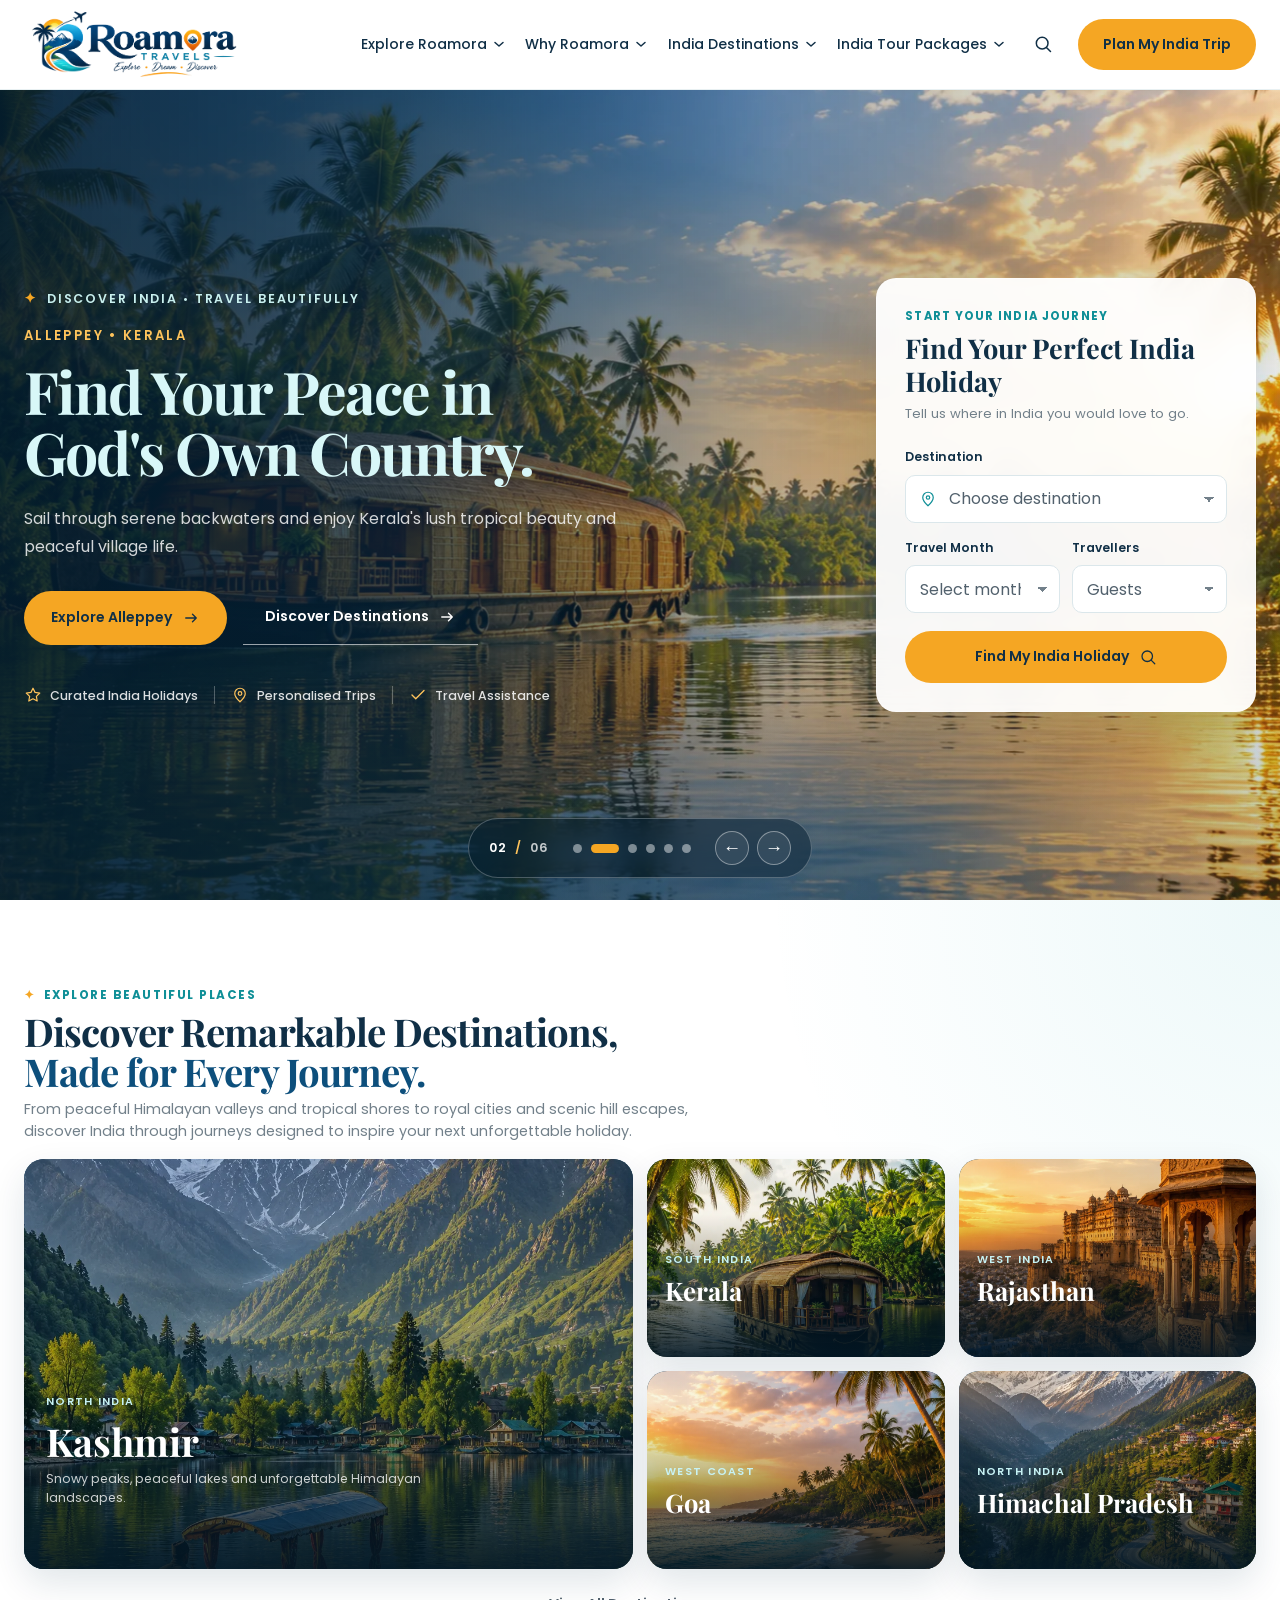
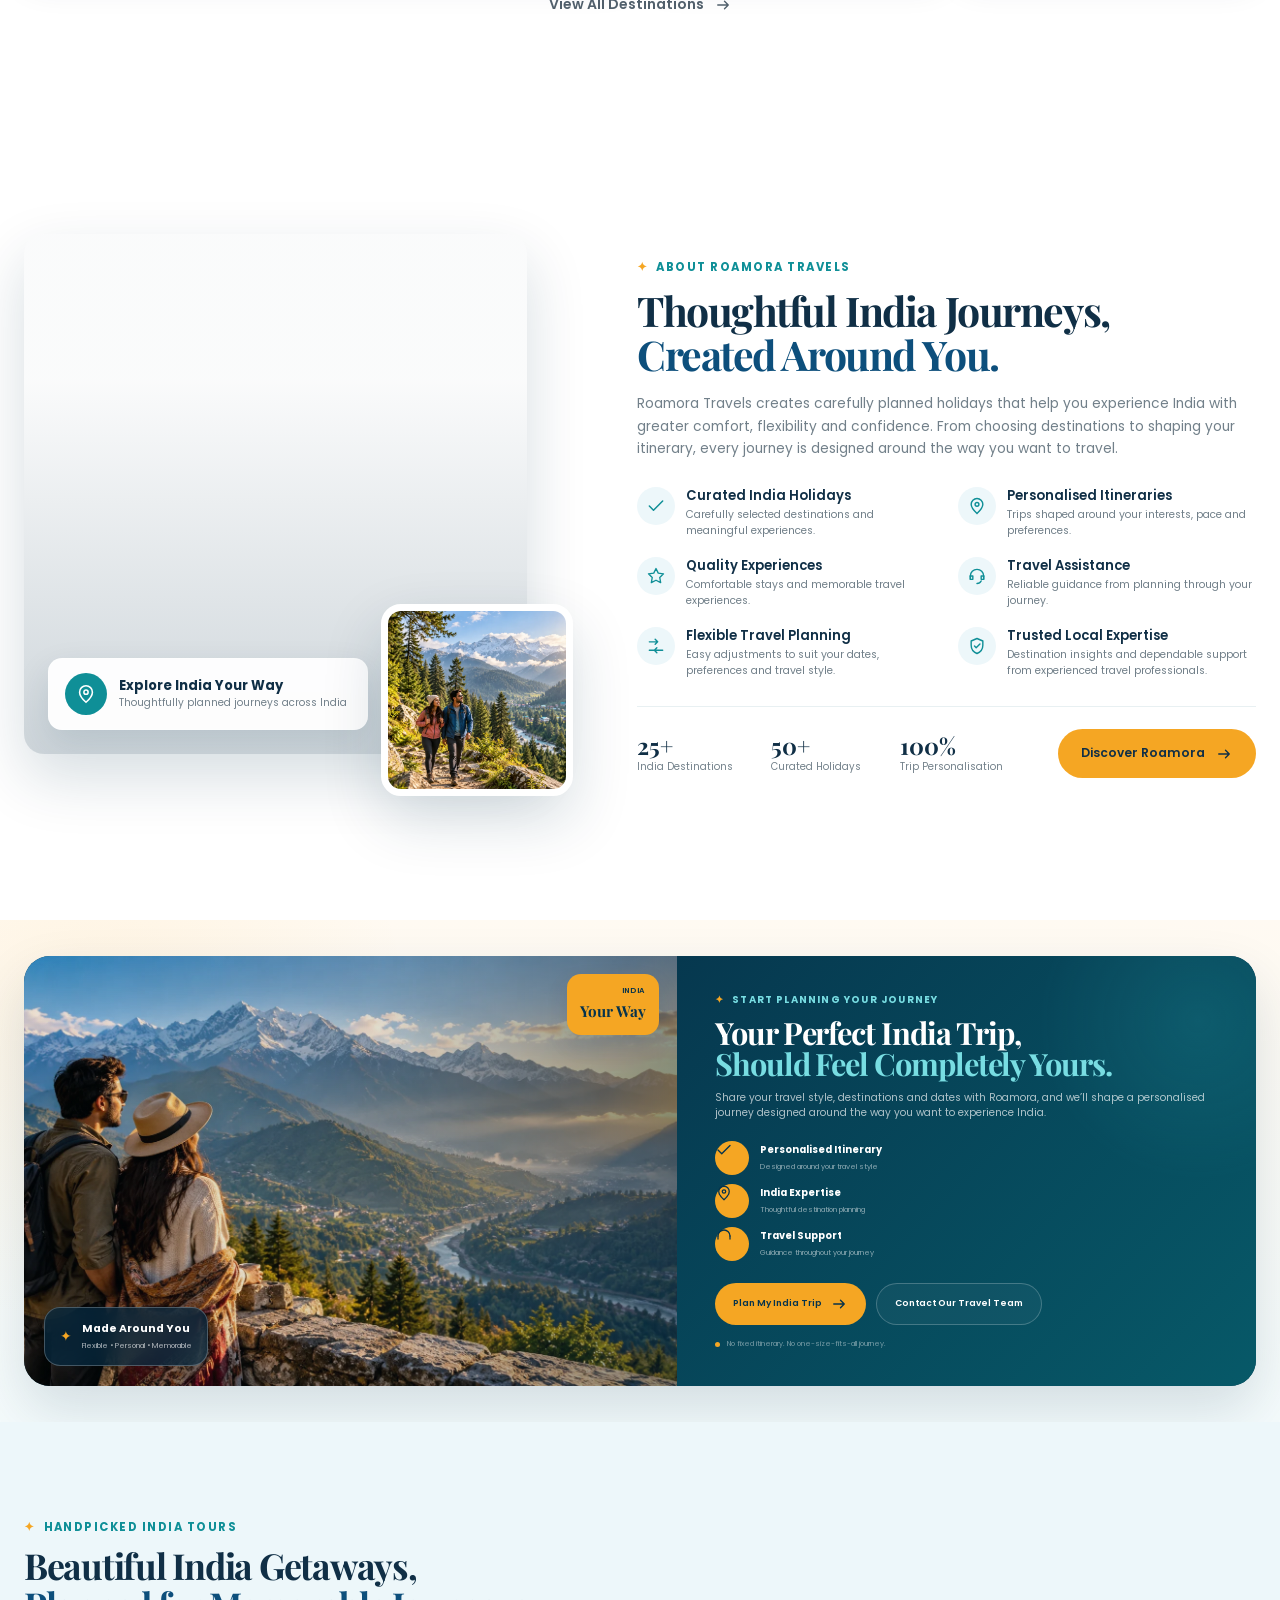
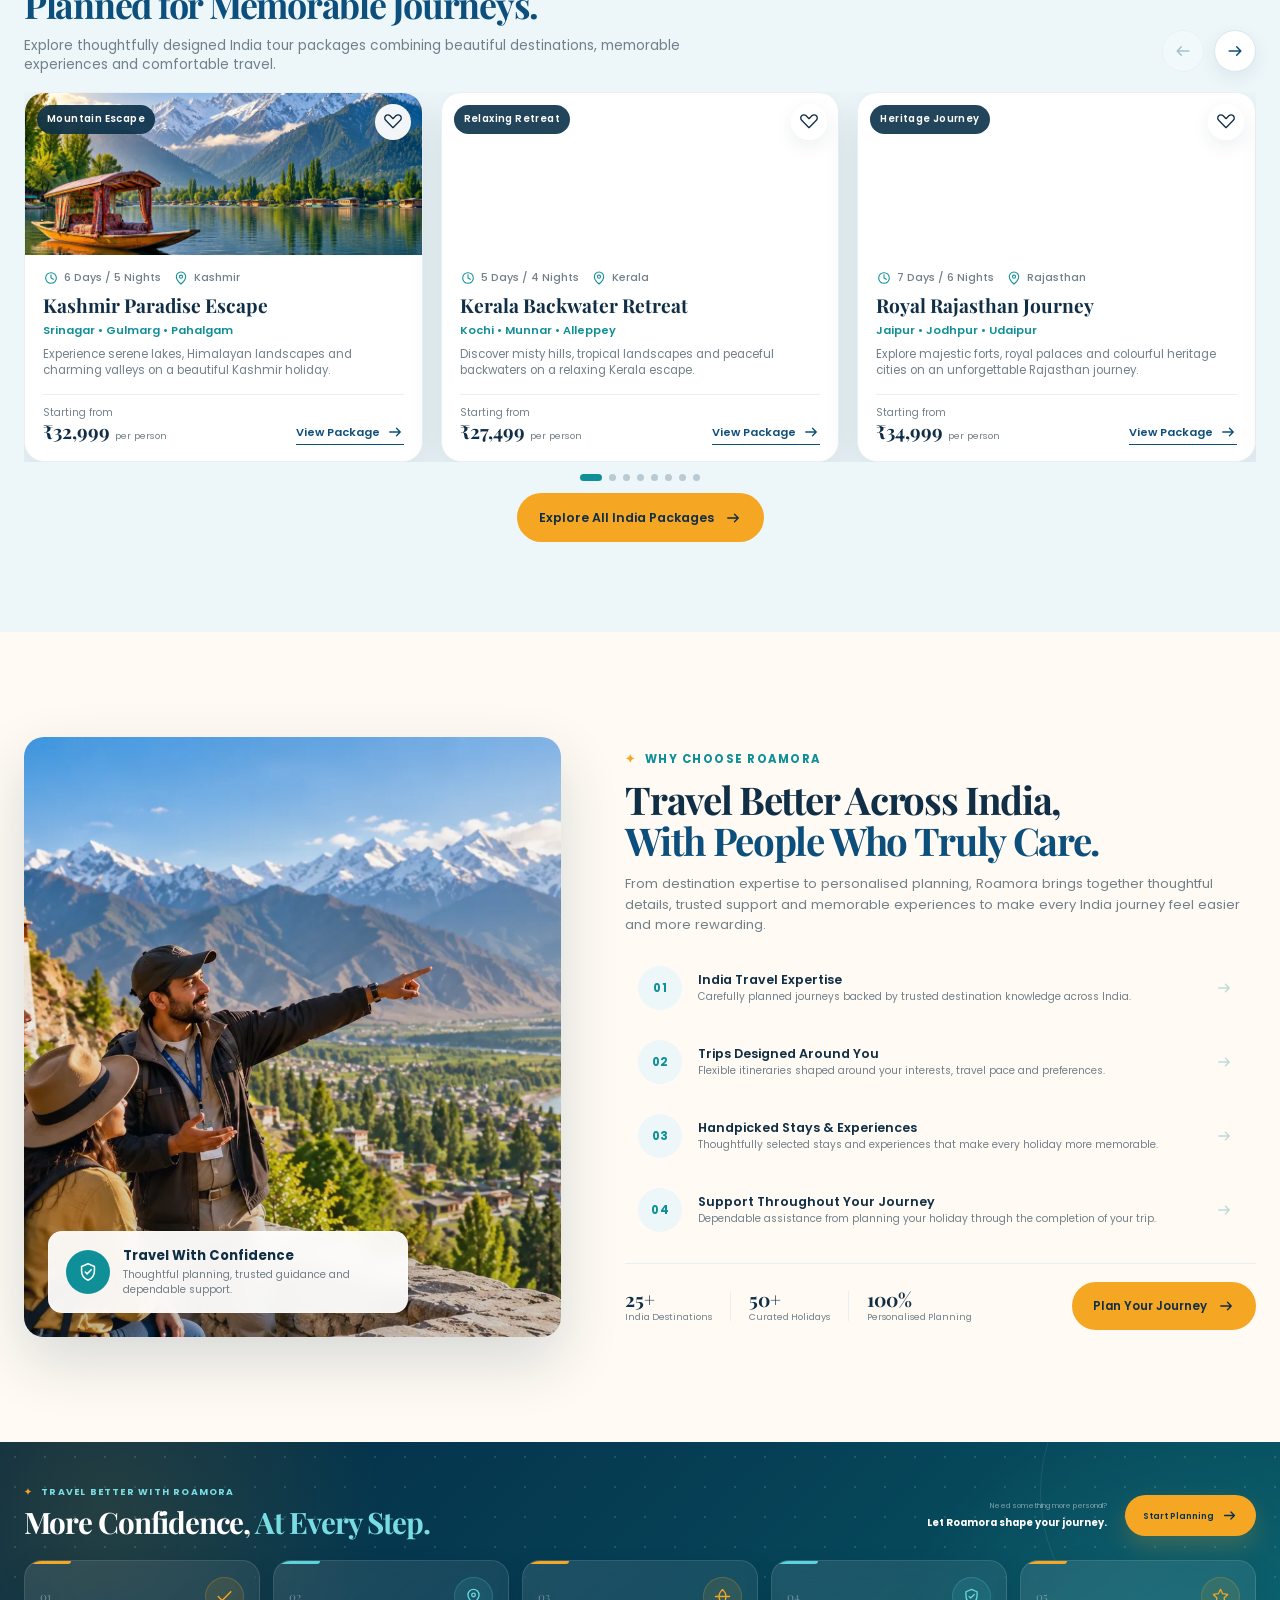
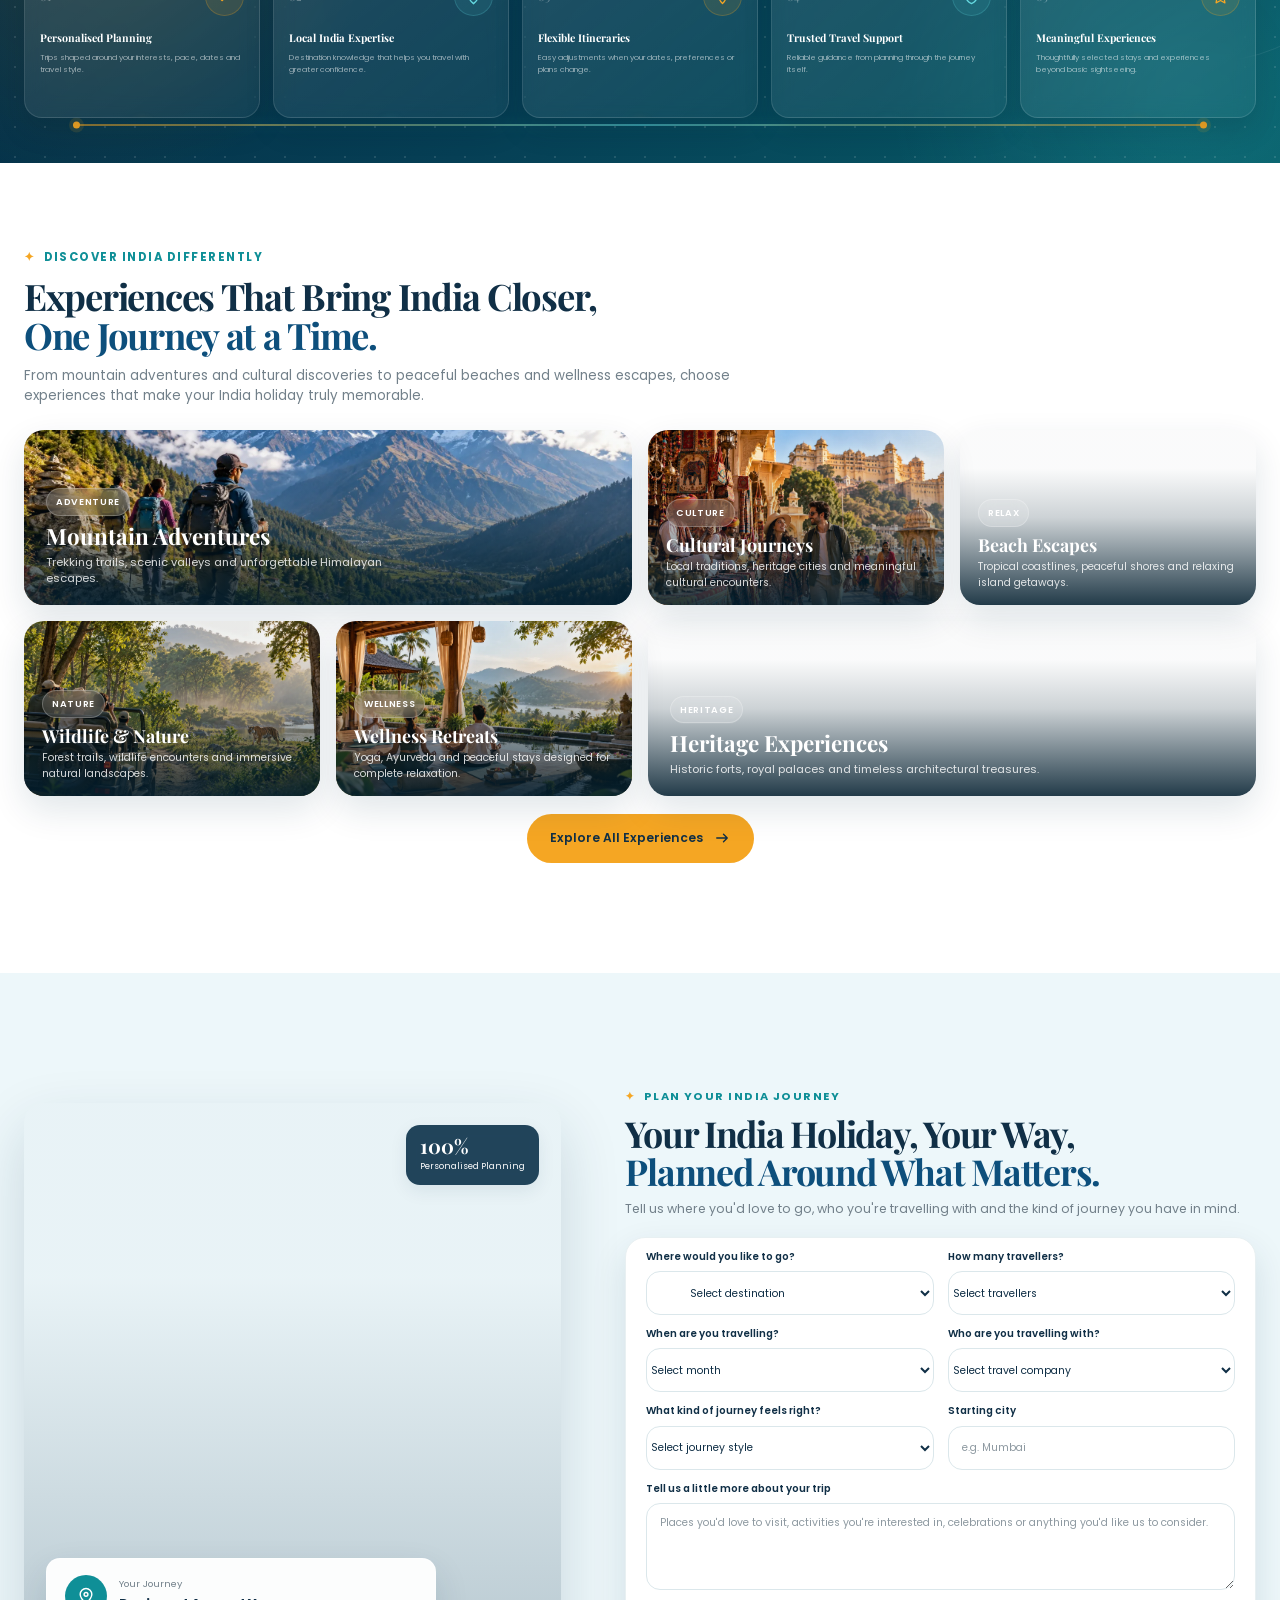
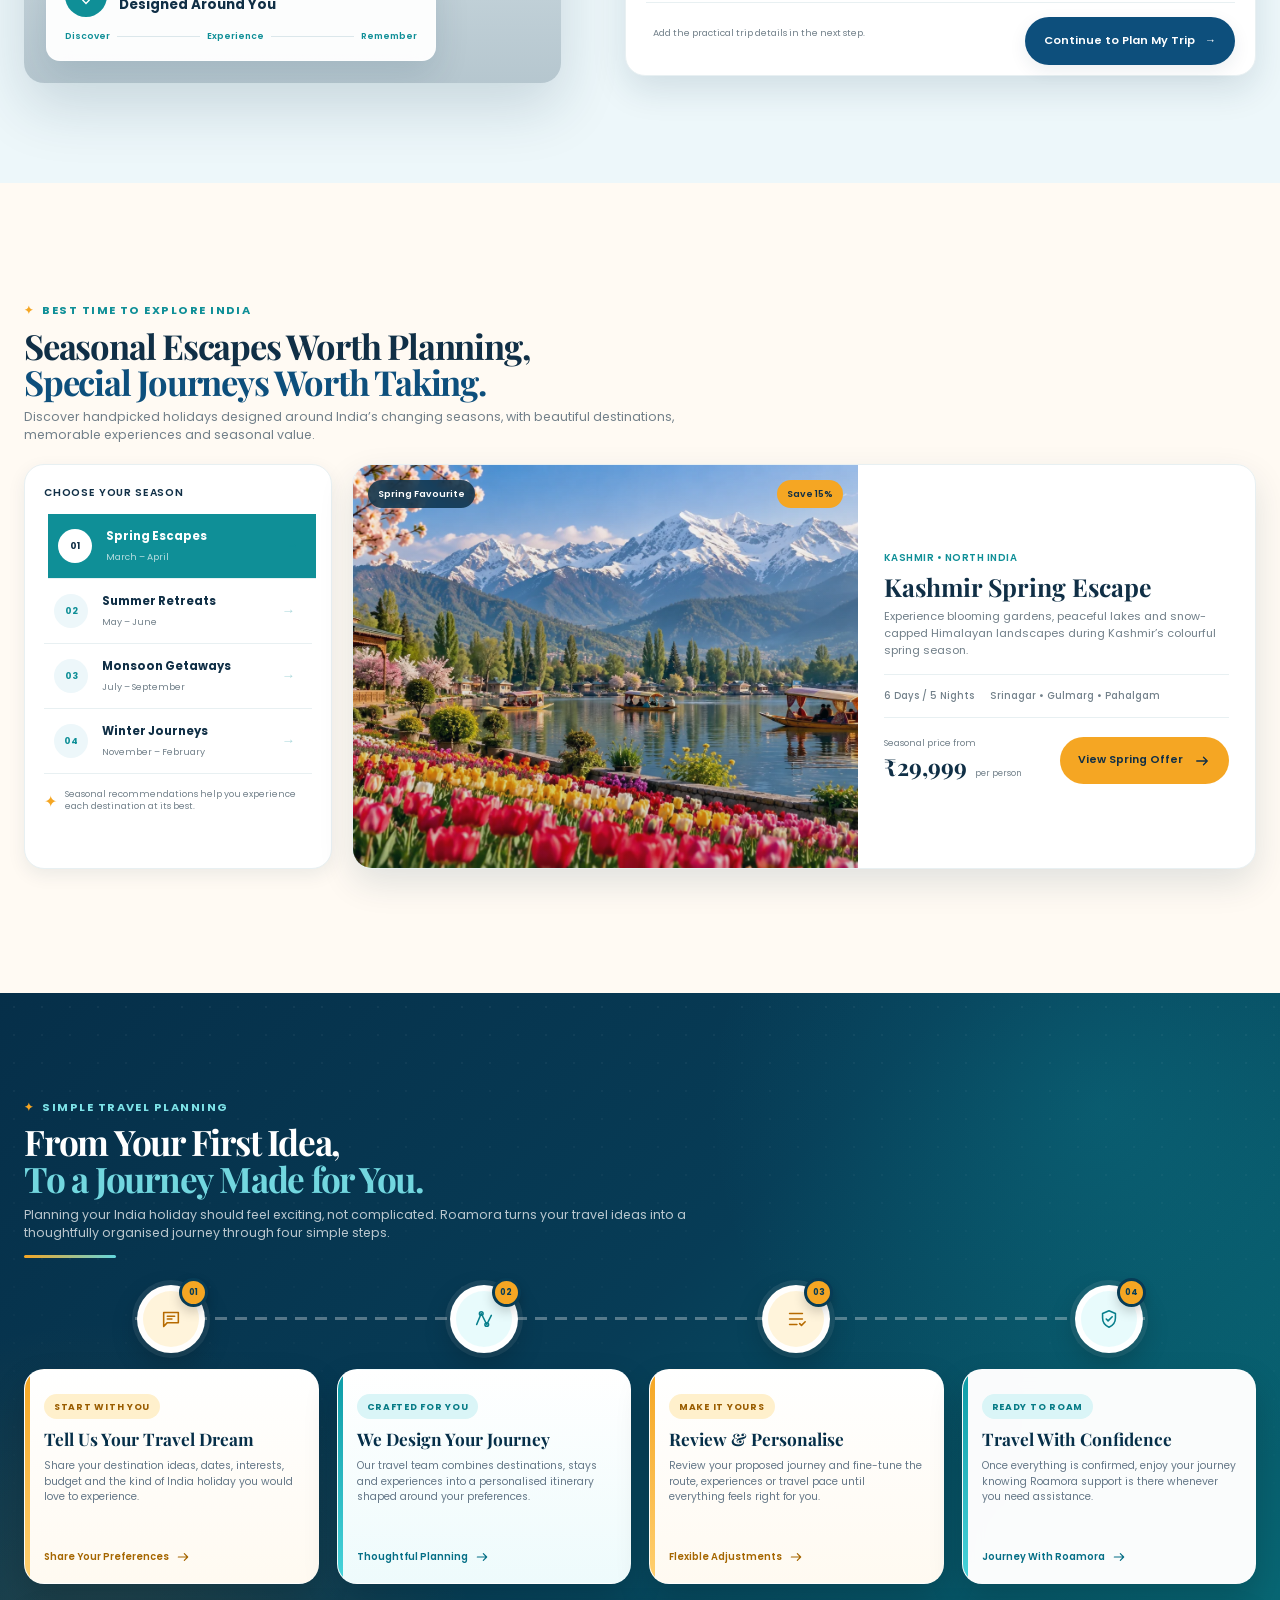
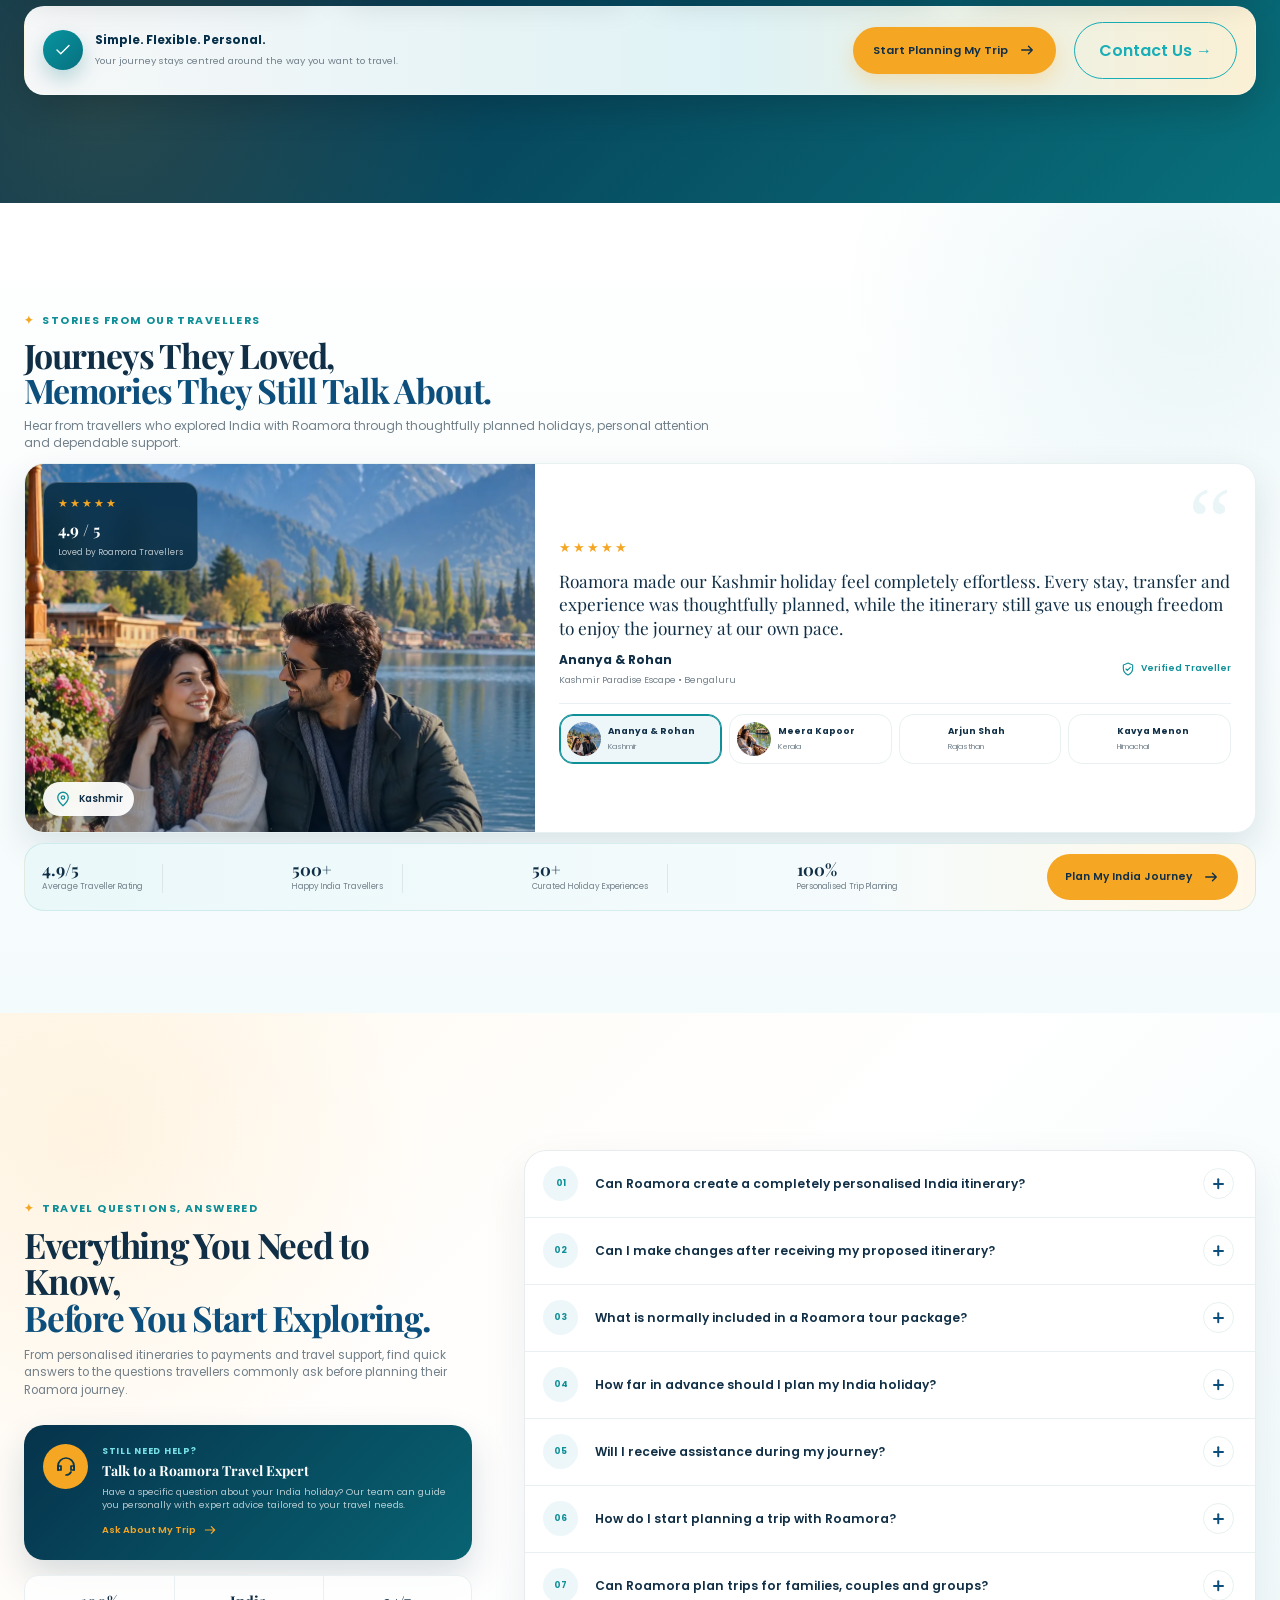
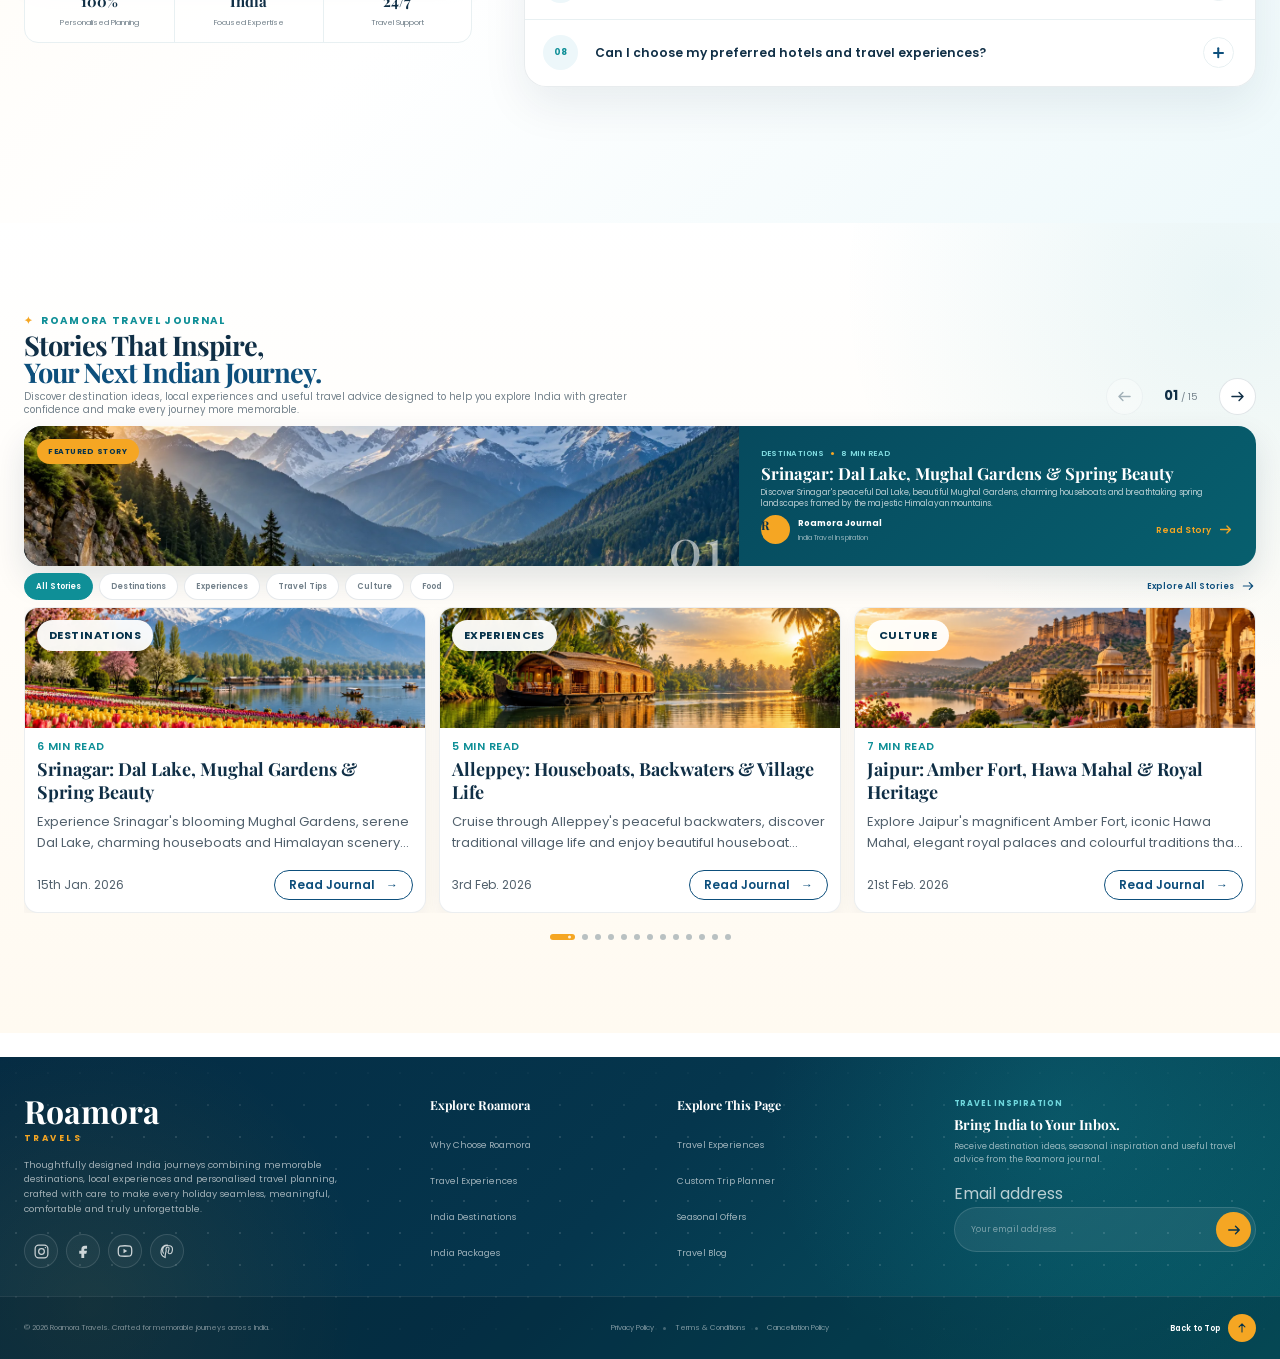
==== index.html @ 4b67465a "Initial commit - Roamora Travels website" ====
<!doctype html>
<html lang="en">
  <head>
    <!-- ==================================================
       BASIC META TAGS STARTED
  ================================================== -->
    <meta charset="UTF-8" />
    <meta name="viewport" content="width=device-width, initial-scale=1.0" />

    <title>India Tour Packages & Custom Trips | Roamora Travels</title>

    <!-- ==================================================
     HOMEPAGE SEO META DESCRIPTION STARTED
================================================== -->
    <meta
      name="description"
      content="Explore India tour packages and custom holidays with Roamora Travels. Discover beautiful destinations, personalised itineraries and memorable journeys."
    />
    <!-- ==================================================
     HOMEPAGE SEO META DESCRIPTION ENDED
================================================== -->

    <!-- ==================================================
       BASIC META TAGS ENDED
  ================================================== -->

    <!-- ==================================================
     SEARCH ENGINE INDEXING STARTED
================================================== -->
    <meta name="robots" content="index, follow" />
    <!-- ==================================================
     SEARCH ENGINE INDEXING ENDED
================================================== -->

    <!-- ==================================================
     HOMEPAGE OPEN GRAPH META TAGS STARTED
================================================== -->
    <meta property="og:type" content="website" />

    <meta
      property="og:title"
      content="India Tour Packages & Custom Trips | Roamora Travels"
    />

    <meta
      property="og:description"
      content="Explore beautiful destinations across India with personalised itineraries, curated tour packages and unforgettable travel experiences."
    />

    <meta property="og:site_name" content="Roamora Travels" />

    <meta property="og:locale" content="en_IN" />
    <!-- ==================================================
     HOMEPAGE OPEN GRAPH META TAGS ENDED
================================================== -->

    <!-- ==================================================
     HOMEPAGE TRAVEL AGENCY STRUCTURED DATA STARTED
================================================== -->
    <script type="application/ld+json">
      {
        "@context": "https://schema.org",
        "@type": "TravelAgency",
        "name": "Roamora Travels",
        "description": "Roamora Travels offers curated India tour packages, personalised holidays, custom itineraries and travel planning across India.",
        "areaServed": {
          "@type": "Country",
          "name": "India"
        }
      }
    </script>
    <!-- ==================================================
     HOMEPAGE TRAVEL AGENCY STRUCTURED DATA ENDED
================================================== -->

    <!-- ==================================================
     HOMEPAGE TWITTER META TAGS STARTED
================================================== -->
    <meta name="twitter:card" content="summary" />

    <meta
      name="twitter:title"
      content="India Tour Packages & Custom Trips | Roamora Travels"
    />

    <meta
      name="twitter:description"
      content="Discover India with Roamora Travels. Explore curated tour packages, personalised holidays and unforgettable travel experiences."
    />
    <!-- ==================================================
     HOMEPAGE TWITTER META TAGS ENDED
================================================== -->

    <!-- ==================================================
       FAVICON STARTED
  ================================================== -->
    <link rel="icon" type="image/svg+xml" href="favicon.svg" />
    <!-- ==================================================
       FAVICON ENDED
  ================================================== -->

    <!-- ==================================================
       GOOGLE FONTS STARTED
  ================================================== -->
    <link rel="preconnect" href="https://fonts.googleapis.com" />
    <link rel="preconnect" href="https://fonts.gstatic.com" crossorigin />
    <link
      href="https://fonts.googleapis.com/css2?family=Playfair+Display:wght@600;700&family=Poppins:wght@400;500;600;700&display=swap"
      rel="stylesheet"
    />
    <!-- ==================================================
       GOOGLE FONTS ENDED
  ================================================== -->

    <!-- ==================================================
       GLOBAL CSS STARTED
  ================================================== -->
    <link rel="stylesheet" href="assets/css/variables.css" />
    <link rel="stylesheet" href="assets/css/base.css" />
    <link rel="stylesheet" href="assets/css/layout.css" />
    <link rel="stylesheet" href="assets/css/components/typography.css" />
    <link rel="stylesheet" href="assets/css/header.css" />
    <link rel="stylesheet" href="assets/css/components/buttons.css" />
    <link rel="stylesheet" href="assets/css/footer.css" />
    <!-- ==================================================
       GLOBAL CSS ENDED
  ================================================== -->

    <!-- ==================================================
       HOMEPAGE CSS STARTED
  ================================================== -->
    <link rel="stylesheet" href="assets/css/pages/home.css" />
    <!-- ==================================================
       HOMEPAGE CSS ENDED
  ================================================== -->
  </head>

  <body>
    <!-- ==================================================
       WEBSITE CONTENT STARTED
  ================================================== -->

    <!-- ==================================================
         HEADER / NAVBAR STARTED
    ================================================== -->
    <header class="header" data-header>
      <div class="container header-container">
        <!-- ROAMORA LOGO STARTED -->
        <a
          href="./index.html"
          class="header-logo"
          aria-label="Roamora Travels home"
        >
          <img
            src="assets/images/logo/roamora-logo.webp"
            alt="Roamora Travels"
            loading="eager"
            decoding="async"
          />
        </a>
        <!-- ROAMORA LOGO ENDED -->

        <!-- DESKTOP NAVIGATION STARTED -->
        <nav class="navbar" aria-label="Main navigation" data-navbar>
          <ul class="navbar-list">
            <!-- Home Section Dropdown Started -->
            <!-- ==================================================
     HOME SECTIONS DROPDOWN STARTED
================================================== -->
            <li class="navbar-item has-dropdown">
              <button
                class="navbar-link dropdown-trigger"
                type="button"
                aria-expanded="false"
              >
                Explore Roamora

                <svg
                  width="12"
                  height="12"
                  viewBox="0 0 12 12"
                  aria-hidden="true"
                >
                  <path
                    d="M2 4.5L6 8L10 4.5"
                    fill="none"
                    stroke="currentColor"
                    stroke-width="1.5"
                    stroke-linecap="round"
                    stroke-linejoin="round"
                  />
                </svg>
              </button>

              <ul class="dropdown-menu">
                <li>
                  <a href="#popular-destinations"> Popular Destinations </a>
                </li>

                <li>
                  <a href="#about-roamora"> About Us </a>
                </li>

                <li>
                  <a href="#featured-packages"> Featured Packages </a>
                </li>
              </ul>
            </li>
            <!-- Home Section Dropdown End -->

            <!-- ==================================================
     WHY ROAMORA DROPDOWN STARTED
================================================== -->
            <li class="navbar-item has-dropdown">
              <button
                class="navbar-link dropdown-trigger"
                type="button"
                aria-expanded="false"
              >
                Why Roamora

                <svg
                  width="12"
                  height="12"
                  viewBox="0 0 12 12"
                  aria-hidden="true"
                >
                  <path
                    d="M2 4.5L6 8L10 4.5"
                    fill="none"
                    stroke="currentColor"
                    stroke-width="1.5"
                    stroke-linecap="round"
                    stroke-linejoin="round"
                  />
                </svg>
              </button>

              <ul class="dropdown-menu">
                <!-- Why Choose Roamora Link Started -->
                <li>
                  <a href="#why-roamora">Why Choose Roamora</a>
                </li>
                <!-- Why Choose Roamora Link Ended -->

                <!-- Travel Experiences Link Started -->
                <li>
                  <a href="#experiences">Travel Experiences</a>
                </li>
                <!-- Travel Experiences Link Ended -->

                <!-- Custom Trip Planner Link Started -->
                <li>
                  <a href="#custom-trip-planner">Custom Trip Planner</a>
                </li>
                <!-- Custom Trip Planner Link Ended -->

                <!-- Seasonal Offers Link Started -->
                <li>
                  <a href="#seasonal-offers">Seasonal Offers</a>
                </li>
                <!-- Seasonal Offers Link Ended -->

                <!-- How It Works Link Started -->
                <li>
                  <a href="#how-it-works">How It Works</a>
                </li>
                <!-- How It Works Link Ended -->

                <!-- Traveller Testimonials Link Started -->
                <li>
                  <a href="#traveller-testimonials">Traveller Testimonials</a>
                </li>
                <!-- Traveller Testimonials Link Ended -->

                <!-- FAQ Link Started -->
                <li>
                  <a href="#faq">FAQ</a>
                </li>
                <!-- FAQ Link Ended -->

                <!-- Travel Blog Link Started -->
                <li>
                  <a href="#travel-blog">Travel Blog</a>
                </li>
                <!-- Travel Blog Link Ended -->
              </ul>
            </li>
            <!-- ==================================================
     WHY ROAMORA DROPDOWN ENDED
================================================== -->

            <!-- India Destinations Dropdown Started -->
            <li class="navbar-item has-dropdown">
              <button
                class="navbar-link dropdown-trigger"
                type="button"
                aria-expanded="false"
              >
                India Destinations

                <svg
                  width="12"
                  height="12"
                  viewBox="0 0 12 12"
                  aria-hidden="true"
                >
                  <path
                    d="M2 4.5L6 8L10 4.5"
                    fill="none"
                    stroke="currentColor"
                    stroke-width="1.5"
                    stroke-linecap="round"
                    stroke-linejoin="round"
                  />
                </svg>
              </button>

              <!-- ==================================================
     CITY-BASED DESTINATION LINKS STARTED
================================================== -->
              <ul class="dropdown-menu">
                <li>
                  <a href="destinations.html#kashmir">Srinagar</a>
                </li>

                <li>
                  <a href="destinations.html#kerala">Alleppey</a>
                </li>

                <li>
                  <a href="destinations.html#rajasthan">Jaipur</a>
                </li>

                <li>
                  <a href="destinations.html#goa">Old Goa</a>
                </li>

                <li>
                  <a href="destinations.html#himachal-pradesh">Naggar</a>
                </li>

                <li>
                  <a href="destinations.html">All India Destinations</a>
                </li>
              </ul>
              <!-- ==================================================
     CITY-BASED DESTINATION LINKS ENDED
================================================== -->
            </li>
            <!-- India Destinations Dropdown Ended -->

            <!-- India Tour Packages Dropdown Started -->
            <li class="navbar-item has-dropdown">
              <button
                class="navbar-link dropdown-trigger"
                type="button"
                aria-expanded="false"
              >
                India Tour Packages

                <svg
                  width="12"
                  height="12"
                  viewBox="0 0 12 12"
                  aria-hidden="true"
                >
                  <path
                    d="M2 4.5L6 8L10 4.5"
                    fill="none"
                    stroke="currentColor"
                    stroke-width="1.5"
                    stroke-linecap="round"
                    stroke-linejoin="round"
                  />
                </svg>
              </button>

              <ul class="dropdown-menu">
                <li>
                  <a href="packages.html?filter=mountains#all-packages"
                    >Mountain Holidays</a
                  >
                </li>

                <li>
                  <a href="packages.html?filter=nature#all-packages"
                    >Nature Holidays</a
                  >
                </li>

                <li>
                  <a href="packages.html?filter=heritage#all-packages"
                    >Heritage Tours</a
                  >
                </li>

                <li>
                  <a href="packages.html?filter=islands#all-packages"
                    >Island Getaways</a
                  >
                </li>

                <li>
                  <a href="packages.html?filter=spiritual#all-packages"
                    >Spiritual Journeys</a
                  >
                </li>

                <li>
                  <a href="packages.html">All India Packages</a>
                </li>
              </ul>
            </li>
          </ul>
        </nav>
        <!-- DESKTOP NAVIGATION ENDED -->

        <!-- HEADER ACTIONS STARTED -->
        <div class="header-actions">
          <!-- ==================================================
     HEADER SEARCH BUTTON STARTED
================================================== -->
          <button
            class="header-search"
            type="button"
            aria-label="Search India destinations and tour packages"
            aria-expanded="false"
            aria-controls="roamora-search"
            data-search-open
          >
            <svg width="20" height="20" viewBox="0 0 24 24" aria-hidden="true">
              <circle
                cx="11"
                cy="11"
                r="7"
                fill="none"
                stroke="currentColor"
                stroke-width="1.8"
              />

              <path
                d="M16.5 16.5L21 21"
                fill="none"
                stroke="currentColor"
                stroke-width="1.8"
                stroke-linecap="round"
              />
            </svg>
          </button>
          <!-- ==================================================
     HEADER SEARCH BUTTON ENDED
================================================== -->

          <a
            href="index.html#custom-trip-planner"
            class="btn btn-accent header-cta"
          >
            Plan My India Trip
          </a>

          <button
            class="nav-toggle"
            type="button"
            aria-label="Open navigation menu"
            aria-expanded="false"
            data-nav-toggle
          >
            <span></span>
            <span></span>
            <span></span>
          </button>
        </div>
        <!-- HEADER ACTIONS ENDED -->
      </div>
    </header>

    <!-- ==================================================
         HEADER / NAVBAR ENDED
    ================================================== -->

    <!-- ==================================================
     ROAMORA SEARCH POPUP STARTED
================================================== -->

    <div
      class="roamora-search"
      id="roamora-search"
      data-search-modal
      aria-hidden="true"
    >
      <div class="roamora-search-backdrop" data-search-close></div>

      <div
        class="roamora-search-panel"
        role="dialog"
        aria-modal="true"
        aria-labelledby="roamora-search-title"
      >
        <!-- SEARCH HEADER STARTED -->

        <div class="roamora-search-header">
          <div>
            <span class="roamora-search-eyebrow">SEARCH ROAMORA</span>

            <h2 id="roamora-search-title">
              Where Would You
              <span>Like to Go?</span>
            </h2>
          </div>

          <button
            class="roamora-search-close"
            type="button"
            aria-label="Close search"
            data-search-close
          >
            ×
          </button>
        </div>

        <!-- SEARCH HEADER ENDED -->

        <!-- SEARCH FORM STARTED -->

        <form class="roamora-search-form" data-search-form>
          <div class="roamora-search-field">
            <svg width="21" height="21" viewBox="0 0 24 24" aria-hidden="true">
              <circle
                cx="11"
                cy="11"
                r="7"
                fill="none"
                stroke="currentColor"
                stroke-width="1.8"
              />

              <path
                d="M16.5 16.5L21 21"
                fill="none"
                stroke="currentColor"
                stroke-width="1.8"
                stroke-linecap="round"
              />
            </svg>

            <input
              type="search"
              placeholder="Search destinations, packages or experiences..."
              aria-label="Search Roamora"
              autocomplete="off"
              data-search-input
            />

            <button type="submit">
              Search
              <span aria-hidden="true">→</span>
            </button>
          </div>

          <p class="roamora-search-message" data-search-message></p>
        </form>

        <!-- SEARCH FORM ENDED -->

        <!-- QUICK SEARCH STARTED -->

        <div class="roamora-search-quick">
          <span>POPULAR SEARCHES</span>

          <div class="roamora-search-tags">
            <!-- ==================================================
     CITY-BASED POPULAR SEARCHES STARTED
================================================== -->
            <a href="destinations.html#kashmir">Srinagar</a>
            <a href="destinations.html#kerala">Alleppey</a>
            <a href="destinations.html#rajasthan">Jaipur</a>
            <a href="destinations.html#goa">Old Goa</a>
            <!-- ==================================================
     CITY-BASED POPULAR SEARCHES ENDED
================================================== -->
            <a href="packages.html?filter=mountains#all-packages"
              >Mountain Holidays</a
            >
            <a href="packages.html?filter=nature#all-packages"
              >Nature Holidays</a
            >
          </div>
        </div>

        <!-- QUICK SEARCH ENDED -->
      </div>
    </div>

    <!-- ==================================================
     ROAMORA SEARCH POPUP ENDED
================================================== -->

    <main id="home">
      <!-- ==================================================
           1. HERO SECTION STARTED
      ================================================== -->
      <section class="hero" aria-labelledby="hero-title">
        <!-- ==================================================
     HERO CINEMATIC BACKGROUND STARTED
================================================== -->
        <div class="hero-background" aria-hidden="true">
          <div class="hero-slides">
            <!-- SLIDE 01 — SRINAGAR -->
            <img
              src="assets/images/blog/kashmir-spring-guide.webp"
              alt=""
              class="hero-background-image hero-slide is-active"
              data-hero-slide="0"
              loading="eager"
              fetchpriority="high"
              decoding="async"
            />

            <!-- SLIDE 02 — ALLEPPEY -->
            <img
              src="assets/images/blog/kerala-houseboat.webp"
              alt=""
              class="hero-background-image hero-slide"
              data-hero-slide="1"
              loading="lazy"
              decoding="async"
            />

            <!-- SLIDE 03 — JAISALMER -->
            <img
              src="assets/images/blog/jaisalmer-desert-journey.webp"
              alt=""
              class="hero-background-image hero-slide"
              data-hero-slide="2"
              loading="lazy"
              decoding="async"
            />

            <!-- SLIDE 04 — MADURAI -->
            <img
              src="assets/images/blog/madurai-temple-heritage.webp"
              alt=""
              class="hero-background-image hero-slide"
              data-hero-slide="3"
              loading="lazy"
              decoding="async"
            />

            <!-- SLIDE 05 — VARANASI -->
            <img
              src="assets/images/blog/varanasi-sunrise.webp"
              alt=""
              class="hero-background-image hero-slide"
              data-hero-slide="4"
              loading="lazy"
              decoding="async"
            />

            <!-- SLIDE 06 — RISHIKESH -->
            <img
              src="assets/images/blog/uttarakhand-himalayan-retreat.webp"
              alt=""
              class="hero-background-image hero-slide"
              data-hero-slide="5"
              loading="lazy"
              decoding="async"
            />
          </div>

          <div class="hero-overlay"></div>
        </div>
        <!-- ==================================================
     HERO CINEMATIC BACKGROUND ENDED
================================================== -->

        <div class="container hero-container">
          <!-- HERO CONTENT STARTED -->
          <div class="hero-content">
            <span class="hero-eyebrow">
              <span class="hero-eyebrow-mark">✦</span>
              Discover India • Travel Beautifully
            </span>

            <!-- ==================================================
                 DYNAMIC CINEMATIC HERO CONTENT STARTED
            ================================================== -->

            <!-- PERMANENT SEO HOMEPAGE H1 STARTED -->
            <h1 class="home-seo-title">
              Discover India Tour Packages and Custom Holidays with Roamora
              Travels
            </h1>
            <!-- PERMANENT SEO HOMEPAGE H1 ENDED -->

            <!-- DYNAMIC HERO DESTINATION NAME STARTED -->
            <span class="hero-destination-name" data-hero-destination>
              SRINAGAR • KASHMIR
            </span>
            <!-- DYNAMIC HERO DESTINATION NAME ENDED -->

            <!-- DYNAMIC HERO TITLE STARTED -->
            <h2 class="hero-title" id="hero-title">
              <span class="hero-title-main" data-hero-title-main>
                Discover Beautiful India
              </span>
              <span class="hero-title-accent" data-hero-title-accent>
                With Roamora Travels.
              </span>
            </h2>
            <!-- DYNAMIC HERO TITLE ENDED -->

            <!-- DYNAMIC HERO DESCRIPTION STARTED -->
            <p class="hero-description" data-hero-description>
              Discover peaceful lakes, blooming valleys and breathtaking
              Himalayan landscapes.
            </p>
            <!-- DYNAMIC HERO DESCRIPTION ENDED -->

            <!-- DYNAMIC HERO ACTION BUTTONS STARTED -->
            <div class="hero-actions">
              <!-- DESTINATION-SPECIFIC CTA STARTED -->
              <a
                href="kashmir-spring.html"
                class="btn btn-accent"
                data-hero-destination-link
              >
                <span data-hero-destination-label> Explore Srinagar </span>

                <svg
                  width="18"
                  height="18"
                  viewBox="0 0 24 24"
                  aria-hidden="true"
                >
                  <path
                    d="M5 12H19M14 7L19 12L14 17"
                    fill="none"
                    stroke="currentColor"
                    stroke-width="1.8"
                    stroke-linecap="round"
                    stroke-linejoin="round"
                  />
                </svg>
              </a>
              <!-- DESTINATION-SPECIFIC CTA ENDED -->

              <!-- DISCOVER DESTINATIONS CTA STARTED -->
              <a href="destinations.html" class="hero-secondary-btn">
                Discover Destinations

                <svg
                  width="18"
                  height="18"
                  viewBox="0 0 24 24"
                  aria-hidden="true"
                >
                  <path
                    d="M5 12H19M14 7L19 12L14 17"
                    fill="none"
                    stroke="currentColor"
                    stroke-width="1.8"
                    stroke-linecap="round"
                    stroke-linejoin="round"
                  />
                </svg>
              </a>
              <!-- DISCOVER DESTINATIONS CTA ENDED -->
            </div>
            <!-- DYNAMIC HERO ACTION BUTTONS ENDED -->

            <!-- ==================================================
                 DYNAMIC CINEMATIC HERO CONTENT ENDED
            ================================================== -->

            <!-- HERO TRUST ITEMS STARTED -->
            <div class="hero-trust">
              <div class="hero-trust-item">
                <span class="hero-trust-icon">
                  <svg
                    width="18"
                    height="18"
                    viewBox="0 0 24 24"
                    aria-hidden="true"
                  >
                    <path
                      d="M12 3L14.7 8.5L21 9.4L16.5 13.8L17.6 20L12 17.1L6.4 20L7.5 13.8L3 9.4L9.3 8.5L12 3Z"
                      fill="none"
                      stroke="currentColor"
                      stroke-width="1.6"
                      stroke-linejoin="round"
                    />
                  </svg>
                </span>

                <span>Curated India Holidays</span>
              </div>

              <span class="hero-trust-divider"></span>

              <div class="hero-trust-item">
                <span class="hero-trust-icon">
                  <svg
                    width="18"
                    height="18"
                    viewBox="0 0 24 24"
                    aria-hidden="true"
                  >
                    <path
                      d="M12 21C16.5 17 19 13.7 19 10A7 7 0 1 0 5 10C5 13.7 7.5 17 12 21Z"
                      fill="none"
                      stroke="currentColor"
                      stroke-width="1.6"
                    />

                    <circle
                      cx="12"
                      cy="10"
                      r="2.4"
                      fill="none"
                      stroke="currentColor"
                      stroke-width="1.6"
                    />
                  </svg>
                </span>

                <span>Personalised Trips</span>
              </div>

              <span class="hero-trust-divider"></span>

              <div class="hero-trust-item">
                <span class="hero-trust-icon">
                  <svg
                    width="18"
                    height="18"
                    viewBox="0 0 24 24"
                    aria-hidden="true"
                  >
                    <path
                      d="M4 12L9 17L20 6"
                      fill="none"
                      stroke="currentColor"
                      stroke-width="1.8"
                      stroke-linecap="round"
                      stroke-linejoin="round"
                    />
                  </svg>
                </span>

                <span>Travel Assistance</span>
              </div>
            </div>
            <!-- HERO TRUST ITEMS ENDED -->
          </div>
          <!-- HERO CONTENT ENDED -->

          <!-- ==================================================
               CINEMATIC HERO SLIDER NAVIGATION STARTED
          ================================================== -->
          <div
            class="hero-slider-navigation"
            aria-label="Destination slideshow controls"
          >
            <!-- HERO SLIDE COUNTER STARTED -->
            <div class="hero-slide-counter" aria-live="off">
              <span data-hero-current>01</span>
              <span class="hero-slide-counter-divider">/</span>
              <span>06</span>
            </div>
            <!-- HERO SLIDE COUNTER ENDED -->

            <!-- HERO SLIDE INDICATORS STARTED -->
            <div
              class="hero-slide-indicators"
              role="group"
              aria-label="Choose a destination slide"
            >
              <button
                type="button"
                class="hero-slide-indicator is-active"
                data-hero-indicator="0"
                aria-label="Show Srinagar slide"
                aria-current="true"
              ></button>

              <button
                type="button"
                class="hero-slide-indicator"
                data-hero-indicator="1"
                aria-label="Show Alleppey slide"
              ></button>

              <button
                type="button"
                class="hero-slide-indicator"
                data-hero-indicator="2"
                aria-label="Show Jaisalmer slide"
              ></button>

              <button
                type="button"
                class="hero-slide-indicator"
                data-hero-indicator="3"
                aria-label="Show Madurai slide"
              ></button>

              <button
                type="button"
                class="hero-slide-indicator"
                data-hero-indicator="4"
                aria-label="Show Varanasi slide"
              ></button>

              <button
                type="button"
                class="hero-slide-indicator"
                data-hero-indicator="5"
                aria-label="Show Rishikesh slide"
              ></button>
            </div>
            <!-- HERO SLIDE INDICATORS ENDED -->

            <!-- HERO SLIDER ARROWS STARTED -->
            <div class="hero-slider-arrows">
              <button
                type="button"
                class="hero-slider-arrow"
                data-hero-prev
                aria-label="Previous destination"
              >
                <span aria-hidden="true">←</span>
              </button>

              <button
                type="button"
                class="hero-slider-arrow"
                data-hero-next
                aria-label="Next destination"
              >
                <span aria-hidden="true">→</span>
              </button>
            </div>
            <!-- HERO SLIDER ARROWS ENDED -->
          </div>
          <!-- ==================================================
               CINEMATIC HERO SLIDER NAVIGATION ENDED
          ================================================== -->

          <!-- HERO SEARCH CARD STARTED -->
          <div class="hero-search-card">
            <div class="hero-search-heading">
              <span>Start Your India Journey</span>

              <h2>Find Your Perfect India Holiday</h2>

              <p>Tell us where in India you would love to go.</p>
            </div>

            <form class="hero-search-form" action="packages.html">
              <div class="hero-search-field">
                <label for="hero-destination"> Destination </label>

                <div class="hero-field-control">
                  <svg
                    width="18"
                    height="18"
                    viewBox="0 0 24 24"
                    aria-hidden="true"
                  >
                    <path
                      d="M12 21C16.5 17 19 13.7 19 10A7 7 0 1 0 5 10C5 13.7 7.5 17 12 21Z"
                      fill="none"
                      stroke="currentColor"
                      stroke-width="1.6"
                    />

                    <circle
                      cx="12"
                      cy="10"
                      r="2.3"
                      fill="none"
                      stroke="currentColor"
                      stroke-width="1.6"
                    />
                  </svg>

                  <select id="hero-destination" name="destination">
                    <option value="">Choose destination</option>
                    <option value="kashmir">Kashmir</option>
                    <option value="kerala">Kerala</option>
                    <option value="rajasthan">Rajasthan</option>
                    <option value="goa">Goa</option>
                    <option value="himachal-pradesh">Himachal Pradesh</option>
                    <option value="uttarakhand">Uttarakhand</option>
                    <option value="sikkim">Sikkim</option>
                    <option value="meghalaya">Meghalaya</option>
                    <option value="andaman-nicobar">Andaman & Nicobar</option>
                    <option value="tamil-nadu">Tamil Nadu</option>
                  </select>
                </div>
              </div>

              <div class="hero-search-row">
                <div class="hero-search-field">
                  <label for="hero-month"> Travel Month </label>

                  <select id="hero-month" name="month">
                    <option value="">Select month</option>
                    <option>January</option>
                    <option>February</option>
                    <option>March</option>
                    <option>April</option>
                    <option>May</option>
                    <option>June</option>
                    <option>July</option>
                    <option>August</option>
                    <option>September</option>
                    <option>October</option>
                    <option>November</option>
                    <option>December</option>
                  </select>
                </div>

                <div class="hero-search-field">
                  <label for="hero-travellers"> Travellers </label>

                  <select id="hero-travellers" name="travellers">
                    <option value="">Guests</option>
                    <option value="1">1 Traveller</option>
                    <option value="2">2 Travellers</option>
                    <option value="3">3 Travellers</option>
                    <option value="4">4 Travellers</option>
                    <option value="5+">5+ Travellers</option>
                  </select>
                </div>
              </div>

              <button type="submit" class="btn btn-accent hero-search-btn">
                Find My India Holiday

                <svg
                  width="18"
                  height="18"
                  viewBox="0 0 24 24"
                  aria-hidden="true"
                >
                  <circle
                    cx="11"
                    cy="11"
                    r="7"
                    fill="none"
                    stroke="currentColor"
                    stroke-width="1.7"
                  />

                  <path
                    d="M16.5 16.5L21 21"
                    fill="none"
                    stroke="currentColor"
                    stroke-width="1.7"
                    stroke-linecap="round"
                  />
                </svg>
              </button>
            </form>
          </div>
          <!-- HERO SEARCH CARD ENDED -->
        </div>
      </section>
      <!-- ==================================================
           1. HERO SECTION ENDED
      ================================================== -->

      <!-- ==================================================
           2. POPULAR DESTINATIONS SECTION STARTED
      ================================================== -->
      <section
        id="popular-destinations"
        class="popular-destinations section"
        aria-labelledby="popular-destinations-title"
      >
        <div class="container popular-destinations-container">
          <!-- Section Heading Started -->
          <div class="popular-destinations-heading">
            <span class="section-eyebrow">
              <span>✦</span>
              Explore Beautiful Places
            </span>

            <h2 class="section-title" id="popular-destinations-title">
              Discover Remarkable Destinations,
              <span>Made for Every Journey.</span>
            </h2>

            <p class="section-description">
              From peaceful Himalayan valleys and tropical shores to royal
              cities and scenic hill escapes, discover India through journeys
              designed to inspire your next unforgettable holiday.
            </p>
          </div>
          <!-- Section Heading Ended -->

          <!-- Destination Grid Started -->
          <div class="destination-grid">
            <!-- Kashmir Card Started -->
            <article class="destination-card destination-card-large">
              <a
                href="destinations.html#kashmir"
                class="destination-card-link"
                aria-label="Explore Kashmir"
              >
                <img
                  src="assets/images/destinations/kashmir.webp"
                  alt="Scenic Kashmir lake with a shikara boat and snow-covered Himalayan mountains"
                  class="destination-card-image"
                  loading="lazy"
                  decoding="async"
                />

                <div class="destination-card-overlay"></div>

                <div class="destination-card-content">
                  <span class="destination-card-location"> North India </span>

                  <h3>Kashmir</h3>

                  <p>
                    Snowy peaks, peaceful lakes and unforgettable Himalayan
                    landscapes.
                  </p>

                  <span class="destination-card-action">
                    Explore Destination

                    <svg
                      width="18"
                      height="18"
                      viewBox="0 0 24 24"
                      aria-hidden="true"
                    >
                      <path
                        d="M5 12H19M14 7L19 12L14 17"
                        fill="none"
                        stroke="currentColor"
                        stroke-width="1.8"
                        stroke-linecap="round"
                        stroke-linejoin="round"
                      />
                    </svg>
                  </span>
                </div>
              </a>
            </article>
            <!-- Kashmir Card Ended -->

            <!-- Kerala Card Started -->
            <article class="destination-card">
              <a
                href="destinations.html#kerala"
                class="destination-card-link"
                aria-label="Explore Kerala"
              >
                <img
                  src="assets/images/destinations/kerala.webp"
                  alt="Traditional Kerala houseboat sailing through tropical backwaters"
                  class="destination-card-image"
                  loading="lazy"
                  decoding="async"
                />

                <div class="destination-card-overlay"></div>

                <div class="destination-card-content">
                  <span class="destination-card-location"> South India </span>

                  <h3>Kerala</h3>

                  <p>
                    Lush backwaters, tropical landscapes and relaxing escapes.
                  </p>

                  <span class="destination-card-action">
                    Explore Destination

                    <svg
                      width="18"
                      height="18"
                      viewBox="0 0 24 24"
                      aria-hidden="true"
                    >
                      <path
                        d="M5 12H19M14 7L19 12L14 17"
                        fill="none"
                        stroke="currentColor"
                        stroke-width="1.8"
                        stroke-linecap="round"
                        stroke-linejoin="round"
                      />
                    </svg>
                  </span>
                </div>
              </a>
            </article>
            <!-- Kerala Card Ended -->

            <!-- Rajasthan Card Started -->
            <article class="destination-card">
              <a
                href="destinations.html#rajasthan"
                class="destination-card-link"
                aria-label="Explore Rajasthan"
              >
                <img
                  src="assets/images/destinations/rajasthan.webp"
                  alt="Historic Rajasthan palace and fort glowing during golden hour"
                  class="destination-card-image"
                  loading="lazy"
                  decoding="async"
                />

                <div class="destination-card-overlay"></div>

                <div class="destination-card-content">
                  <span class="destination-card-location"> West India </span>

                  <h3>Rajasthan</h3>

                  <p>
                    Royal palaces, timeless heritage and vibrant cultural charm.
                  </p>

                  <span class="destination-card-action">
                    Explore Destination

                    <svg
                      width="18"
                      height="18"
                      viewBox="0 0 24 24"
                      aria-hidden="true"
                    >
                      <path
                        d="M5 12H19M14 7L19 12L14 17"
                        fill="none"
                        stroke="currentColor"
                        stroke-width="1.8"
                        stroke-linecap="round"
                        stroke-linejoin="round"
                      />
                    </svg>
                  </span>
                </div>
              </a>
            </article>
            <!-- Rajasthan Card Ended -->

            <!-- Goa Card Started -->
            <article class="destination-card">
              <a
                href="destinations.html#goa"
                class="destination-card-link"
                aria-label="Explore Goa"
              >
                <img
                  src="assets/images/destinations/goa.webp"
                  alt="Tropical Goa beach with palm trees and turquoise sea at sunset"
                  class="destination-card-image"
                  loading="lazy"
                  decoding="async"
                />

                <div class="destination-card-overlay"></div>

                <div class="destination-card-content">
                  <span class="destination-card-location"> West Coast </span>

                  <h3>Goa</h3>

                  <p>
                    Golden beaches, coastal sunsets and laid-back holiday vibes.
                  </p>

                  <span class="destination-card-action">
                    Explore Destination

                    <svg
                      width="18"
                      height="18"
                      viewBox="0 0 24 24"
                      aria-hidden="true"
                    >
                      <path
                        d="M5 12H19M14 7L19 12L14 17"
                        fill="none"
                        stroke="currentColor"
                        stroke-width="1.8"
                        stroke-linecap="round"
                        stroke-linejoin="round"
                      />
                    </svg>
                  </span>
                </div>
              </a>
            </article>
            <!-- Goa Card Ended -->

            <!-- Himachal Pradesh Card Started -->
            <article class="destination-card">
              <a
                href="destinations.html#himachal-pradesh"
                class="destination-card-link"
                aria-label="Explore Himachal Pradesh"
              >
                <img
                  src="assets/images/destinations/himachal-pradesh.webp"
                  alt="Himachal Pradesh mountain valley with snow peaks and winding scenic road"
                  class="destination-card-image"
                  loading="lazy"
                  decoding="async"
                />

                <div class="destination-card-overlay"></div>

                <div class="destination-card-content">
                  <span class="destination-card-location"> North India </span>

                  <h3>Himachal Pradesh</h3>

                  <p>
                    Mountain roads, alpine valleys and refreshing hill escapes.
                  </p>

                  <span class="destination-card-action">
                    Explore Destination

                    <svg
                      width="18"
                      height="18"
                      viewBox="0 0 24 24"
                      aria-hidden="true"
                    >
                      <path
                        d="M5 12H19M14 7L19 12L14 17"
                        fill="none"
                        stroke="currentColor"
                        stroke-width="1.8"
                        stroke-linecap="round"
                        stroke-linejoin="round"
                      />
                    </svg>
                  </span>
                </div>
              </a>
            </article>
            <!-- Himachal Pradesh Card Ended -->
          </div>
          <!-- Destination Grid Ended -->

          <!-- Section Action Started -->
          <div class="popular-destinations-action">
            <a href="destinations.html" class="btn btn-outline-primary">
              View All Destinations

              <svg
                width="18"
                height="18"
                viewBox="0 0 24 24"
                aria-hidden="true"
              >
                <path
                  d="M5 12H19M14 7L19 12L14 17"
                  fill="none"
                  stroke="currentColor"
                  stroke-width="1.8"
                  stroke-linecap="round"
                  stroke-linejoin="round"
                />
              </svg>
            </a>
          </div>
          <!-- Section Action Ended -->
        </div>
      </section>
      <!-- ==================================================
           2. POPULAR DESTINATIONS SECTION ENDED
      ================================================== -->

      <!-- ==================================================
           3. ABOUT ROAMORA SECTION STARTED
      ================================================== -->
      <section
        id="about-roamora"
        class="about-roamora"
        aria-labelledby="about-roamora-title"
      >
        <div class="container about-roamora-container">
          <!-- ==================================================
               ABOUT ROAMORA IMAGE AREA STARTED
          ================================================== -->
          <div class="about-roamora-visual">
            <div class="about-roamora-image">
              <img
                src="assets/images/about/about-page-hero.webp"
                alt="Travellers enjoying a scenic Indian mountain journey with Roamora Travels"
                loading="lazy"
                decoding="async"
              />

              <div class="about-roamora-image-overlay"></div>

              <div class="about-roamora-image-card">
                <span class="about-roamora-image-icon">
                  <svg
                    width="22"
                    height="22"
                    viewBox="0 0 24 24"
                    aria-hidden="true"
                  >
                    <path
                      d="M12 21C16.5 17 19 13.7 19 10A7 7 0 1 0 5 10C5 13.7 7.5 17 12 21Z"
                      fill="none"
                      stroke="currentColor"
                      stroke-width="1.7"
                    />

                    <circle
                      cx="12"
                      cy="10"
                      r="2.3"
                      fill="none"
                      stroke="currentColor"
                      stroke-width="1.7"
                    />
                  </svg>
                </span>

                <div>
                  <strong>Explore India Your Way</strong>
                  <span>Thoughtfully planned journeys across India</span>
                </div>
              </div>
            </div>

            <div class="about-roamora-small-image">
              <img
                src="assets/images/about/about-page-story.webp"
                alt="Indian travel landscape with mountains and scenic road"
                loading="lazy"
                decoding="async"
              />
            </div>
          </div>
          <!-- ==================================================
               ABOUT ROAMORA IMAGE AREA ENDED
          ================================================== -->

          <!-- ==================================================
               ABOUT ROAMORA CONTENT AREA STARTED
          ================================================== -->
          <div class="about-roamora-content">
            <span class="about-roamora-eyebrow">
              <span>✦</span>
              About Roamora Travels
            </span>

            <h2 class="about-roamora-title" id="about-roamora-title">
              Thoughtful India Journeys,
              <span>Created Around You.</span>
            </h2>

            <p class="about-roamora-description">
              Roamora Travels creates carefully planned holidays that help you
              experience India with greater comfort, flexibility and confidence.
              From choosing destinations to shaping your itinerary, every
              journey is designed around the way you want to travel.
            </p>

            <!-- ==================================================
     ABOUT ROAMORA FEATURES STARTED
================================================== -->
            <div class="about-roamora-features">
              <!-- Curated India Holidays Started -->
              <div class="about-roamora-feature">
                <span class="about-roamora-feature-icon">
                  <svg
                    width="20"
                    height="20"
                    viewBox="0 0 24 24"
                    aria-hidden="true"
                  >
                    <path
                      d="M4 12L9 17L20 6"
                      fill="none"
                      stroke="currentColor"
                      stroke-width="1.8"
                      stroke-linecap="round"
                      stroke-linejoin="round"
                    />
                  </svg>
                </span>

                <div>
                  <h3>Curated India Holidays</h3>
                  <p>
                    Carefully selected destinations and meaningful experiences.
                  </p>
                </div>
              </div>
              <!-- Curated India Holidays Ended -->

              <!-- Personalised Itineraries Started -->
              <div class="about-roamora-feature">
                <span class="about-roamora-feature-icon">
                  <svg
                    width="20"
                    height="20"
                    viewBox="0 0 24 24"
                    aria-hidden="true"
                  >
                    <path
                      d="M12 21C16.5 17 19 13.7 19 10A7 7 0 1 0 5 10C5 13.7 7.5 17 12 21Z"
                      fill="none"
                      stroke="currentColor"
                      stroke-width="1.7"
                    />

                    <circle
                      cx="12"
                      cy="10"
                      r="2.3"
                      fill="none"
                      stroke="currentColor"
                      stroke-width="1.7"
                    />
                  </svg>
                </span>

                <div>
                  <h3>Personalised Itineraries</h3>
                  <p>
                    Trips shaped around your interests, pace and preferences.
                  </p>
                </div>
              </div>
              <!-- Personalised Itineraries Ended -->

              <!-- Quality Experiences Started -->
              <div class="about-roamora-feature">
                <span class="about-roamora-feature-icon">
                  <svg
                    width="20"
                    height="20"
                    viewBox="0 0 24 24"
                    aria-hidden="true"
                  >
                    <path
                      d="M12 3L14.7 8.5L21 9.4L16.5 13.8L17.6 20L12 17.1L6.4 20L7.5 13.8L3 9.4L9.3 8.5L12 3Z"
                      fill="none"
                      stroke="currentColor"
                      stroke-width="1.6"
                      stroke-linejoin="round"
                    />
                  </svg>
                </span>

                <div>
                  <h3>Quality Experiences</h3>
                  <p>Comfortable stays and memorable travel experiences.</p>
                </div>
              </div>
              <!-- Quality Experiences Ended -->

              <!-- Travel Assistance Started -->
              <div class="about-roamora-feature">
                <span class="about-roamora-feature-icon">
                  <svg
                    width="20"
                    height="20"
                    viewBox="0 0 24 24"
                    aria-hidden="true"
                  >
                    <path
                      d="M4 12A8 8 0 0 1 20 12"
                      fill="none"
                      stroke="currentColor"
                      stroke-width="1.7"
                      stroke-linecap="round"
                    />

                    <path
                      d="M4 12V16M20 12V16"
                      fill="none"
                      stroke="currentColor"
                      stroke-width="1.7"
                      stroke-linecap="round"
                    />

                    <path
                      d="M4 16H7V12H4ZM17 12H20V16H17Z"
                      fill="none"
                      stroke="currentColor"
                      stroke-width="1.7"
                      stroke-linejoin="round"
                    />

                    <path
                      d="M17 18C16 20 14.3 21 12 21"
                      fill="none"
                      stroke="currentColor"
                      stroke-width="1.7"
                      stroke-linecap="round"
                    />
                  </svg>
                </span>

                <div>
                  <h3>Travel Assistance</h3>
                  <p>Reliable guidance from planning through your journey.</p>
                </div>
              </div>
              <!-- Travel Assistance Ended -->

              <!-- Flexible Travel Planning Started -->
              <div class="about-roamora-feature">
                <span class="about-roamora-feature-icon">
                  <svg
                    width="20"
                    height="20"
                    viewBox="0 0 24 24"
                    aria-hidden="true"
                  >
                    <path
                      d="M4 7H14M4 17H20M14 7L11 4M14 7L11 10M10 17L13 14M10 17L13 20"
                      fill="none"
                      stroke="currentColor"
                      stroke-width="1.7"
                      stroke-linecap="round"
                      stroke-linejoin="round"
                    />
                  </svg>
                </span>

                <div>
                  <h3>Flexible Travel Planning</h3>
                  <p>
                    Easy adjustments to suit your dates, preferences and travel
                    style.
                  </p>
                </div>
              </div>
              <!-- Flexible Travel Planning Ended -->

              <!-- Trusted Local Expertise Started -->
              <div class="about-roamora-feature">
                <span class="about-roamora-feature-icon">
                  <svg
                    width="20"
                    height="20"
                    viewBox="0 0 24 24"
                    aria-hidden="true"
                  >
                    <path
                      d="M12 3L19 6V11C19 15.5 16.2 19.2 12 21C7.8 19.2 5 15.5 5 11V6L12 3Z"
                      fill="none"
                      stroke="currentColor"
                      stroke-width="1.7"
                      stroke-linejoin="round"
                    />

                    <path
                      d="M9 12L11 14L15.5 9.5"
                      fill="none"
                      stroke="currentColor"
                      stroke-width="1.7"
                      stroke-linecap="round"
                      stroke-linejoin="round"
                    />
                  </svg>
                </span>

                <div>
                  <h3>Trusted Local Expertise</h3>
                  <p>
                    Destination insights and dependable support from experienced
                    travel professionals.
                  </p>
                </div>
              </div>
              <!-- Trusted Local Expertise Ended -->
            </div>
            <!-- ==================================================
     ABOUT ROAMORA FEATURES ENDED
================================================== -->

            <!-- ABOUT ROAMORA BOTTOM STARTED -->
            <div class="about-roamora-bottom">
              <div class="about-roamora-stats">
                <div class="about-roamora-stat">
                  <strong>25+</strong>
                  <span>India Destinations</span>
                </div>

                <div class="about-roamora-stat">
                  <strong>50+</strong>
                  <span>Curated Holidays</span>
                </div>

                <div class="about-roamora-stat">
                  <strong>100%</strong>
                  <span>Trip Personalisation</span>
                </div>
              </div>

              <a href="about.html" class="btn btn-accent">
                Discover Roamora

                <svg
                  width="18"
                  height="18"
                  viewBox="0 0 24 24"
                  aria-hidden="true"
                >
                  <path
                    d="M5 12H19M14 7L19 12L14 17"
                    fill="none"
                    stroke="currentColor"
                    stroke-width="1.8"
                    stroke-linecap="round"
                    stroke-linejoin="round"
                  />
                </svg>
              </a>
            </div>
            <!-- ABOUT ROAMORA BOTTOM ENDED -->
          </div>
          <!-- ==================================================
               ABOUT ROAMORA CONTENT AREA ENDED
          ================================================== -->
        </div>
      </section>
      <!-- ==================================================
           3. ABOUT ROAMORA SECTION ENDED
      ================================================== -->

      <!-- ==================================================
     4. FINAL CTA BANNER SECTION STARTED
================================================== -->
      <section
        id="final-cta"
        class="final-cta"
        aria-labelledby="final-cta-title"
      >
        <div class="container final-cta-container">
          <!-- ==================================================
         FINAL CTA VISUAL STARTED
    ================================================== -->
          <div class="final-cta-visual">
            <img
              src="assets/images/cta/final-cta-india-journey.webp"
              alt="Indian travellers enjoying a scenic premium holiday in the mountains"
              loading="lazy"
              decoding="async"
            />

            <div class="final-cta-visual-overlay"></div>

            <div class="final-cta-floating-badge">
              <span class="final-cta-floating-icon">✦</span>

              <div>
                <strong>Made Around You</strong>
                <span>Flexible • Personal • Memorable</span>
              </div>
            </div>

            <div class="final-cta-destination-tag">
              <span>India</span>
              <strong>Your Way</strong>
            </div>
          </div>
          <!-- ==================================================
         FINAL CTA VISUAL ENDED
    ================================================== -->

          <!-- ==================================================
         FINAL CTA CONTENT STARTED
    ================================================== -->
          <div class="final-cta-content">
            <span class="final-cta-eyebrow">
              <span>✦</span>
              Start Planning Your Journey
            </span>

            <h2 class="final-cta-title" id="final-cta-title">
              Your Perfect India Trip,
              <span>Should Feel Completely Yours.</span>
            </h2>

            <p class="final-cta-description">
              Share your travel style, destinations and dates with Roamora, and
              we’ll shape a personalised journey designed around the way you
              want to experience India.
            </p>

            <!-- CTA Benefits Started -->
            <div class="final-cta-benefits">
              <div class="final-cta-benefit">
                <span class="final-cta-benefit-icon">
                  <svg
                    width="18"
                    height="18"
                    viewBox="0 0 24 24"
                    aria-hidden="true"
                  >
                    <path
                      d="M4 12L9 17L20 6"
                      fill="none"
                      stroke="currentColor"
                      stroke-width="1.8"
                      stroke-linecap="round"
                      stroke-linejoin="round"
                    />
                  </svg>
                </span>

                <div>
                  <strong>Personalised Itinerary</strong>
                  <span>Designed around your travel style</span>
                </div>
              </div>

              <div class="final-cta-benefit">
                <span class="final-cta-benefit-icon">
                  <svg
                    width="18"
                    height="18"
                    viewBox="0 0 24 24"
                    aria-hidden="true"
                  >
                    <path
                      d="M12 21C16.5 17 19 13.7 19 10A7 7 0 1 0 5 10C5 13.7 7.5 17 12 21Z"
                      fill="none"
                      stroke="currentColor"
                      stroke-width="1.7"
                    />

                    <circle
                      cx="12"
                      cy="10"
                      r="2.3"
                      fill="none"
                      stroke="currentColor"
                      stroke-width="1.7"
                    />
                  </svg>
                </span>

                <div>
                  <strong>India Expertise</strong>
                  <span>Thoughtful destination planning</span>
                </div>
              </div>

              <div class="final-cta-benefit">
                <span class="final-cta-benefit-icon">
                  <svg
                    width="18"
                    height="18"
                    viewBox="0 0 24 24"
                    aria-hidden="true"
                  >
                    <path
                      d="M4 12A8 8 0 0 1 20 12"
                      fill="none"
                      stroke="currentColor"
                      stroke-width="1.7"
                      stroke-linecap="round"
                    />

                    <path
                      d="M4 12V16M20 12V16"
                      fill="none"
                      stroke="currentColor"
                      stroke-width="1.7"
                      stroke-linecap="round"
                    />
                  </svg>
                </span>

                <div>
                  <strong>Travel Support</strong>
                  <span>Guidance throughout your journey</span>
                </div>
              </div>
            </div>
            <!-- CTA Benefits Ended -->

            <!-- CTA Actions Started -->
            <div class="final-cta-actions">
              <a href="#custom-trip-planner" class="final-cta-primary-btn">
                Plan My India Trip

                <svg
                  width="18"
                  height="18"
                  viewBox="0 0 24 24"
                  aria-hidden="true"
                >
                  <path
                    d="M5 12H19M14 7L19 12L14 17"
                    fill="none"
                    stroke="currentColor"
                    stroke-width="1.8"
                    stroke-linecap="round"
                    stroke-linejoin="round"
                  />
                </svg>
              </a>

              <!-- ==================================================
     FINAL CTA CONTACT BUTTON STARTED
================================================== -->
              <a href="contact.html" class="final-cta-secondary-btn">
                Contact Our Travel Team
              </a>
              <!-- ==================================================
     FINAL CTA CONTACT BUTTON ENDED
================================================== -->
            </div>
            <!-- CTA Actions Ended -->

            <div class="final-cta-note">
              <span></span>
              No fixed itinerary. No one-size-fits-all journey.
            </div>
          </div>
          <!-- ==================================================
         FINAL CTA CONTENT ENDED
    ================================================== -->
        </div>
      </section>
      <!-- ==================================================
     4. FINAL CTA BANNER SECTION ENDED
================================================== -->

      <!-- ==================================================
           5. FEATURED TOUR PACKAGES SECTION STARTED
      ================================================== -->
      <section
        id="featured-packages"
        class="featured-packages"
        aria-labelledby="featured-packages-title"
      >
        <div class="container featured-packages-container">
          <!-- Featured Packages Heading Started -->
          <!-- Featured Packages Heading Row Started -->
          <div class="featured-packages-heading-row">
            <!-- Featured Packages Heading Started -->
            <div class="featured-packages-heading">
              <span class="featured-packages-eyebrow">
                <span>✦</span>
                Handpicked India Tours
              </span>

              <h2 class="featured-packages-title" id="featured-packages-title">
                Beautiful India Getaways,
                <span>Planned for Memorable Journeys.</span>
              </h2>

              <p class="featured-packages-description">
                Explore thoughtfully designed India tour packages combining
                beautiful destinations, memorable experiences and comfortable
                travel.
              </p>
            </div>
            <!-- Featured Packages Heading Ended -->

            <!-- Featured Packages Controls Started -->
            <div class="featured-packages-controls">
              <button
                class="featured-package-arrow"
                type="button"
                aria-label="Previous tour package"
                data-package-prev
                disabled
              >
                <svg
                  width="20"
                  height="20"
                  viewBox="0 0 24 24"
                  aria-hidden="true"
                >
                  <path
                    d="M19 12H5M10 7L5 12L10 17"
                    fill="none"
                    stroke="currentColor"
                    stroke-width="1.8"
                    stroke-linecap="round"
                    stroke-linejoin="round"
                  />
                </svg>
              </button>

              <button
                class="featured-package-arrow"
                type="button"
                aria-label="Next tour package"
                data-package-next
              >
                <svg
                  width="20"
                  height="20"
                  viewBox="0 0 24 24"
                  aria-hidden="true"
                >
                  <path
                    d="M5 12H19M14 7L19 12L14 17"
                    fill="none"
                    stroke="currentColor"
                    stroke-width="1.8"
                    stroke-linecap="round"
                    stroke-linejoin="round"
                  />
                </svg>
              </button>
            </div>
            <!-- Featured Packages Controls Ended -->
          </div>
          <!-- Featured Packages Heading Row Ended -->

          <!-- Featured Packages Slider Started -->
          <div class="featured-packages-slider" data-package-slider>
            <div class="featured-packages-viewport">
              <div class="featured-packages-track" data-package-track>
                <!-- Kashmir Package Card Started -->
                <article class="featured-package-card">
                  <div class="featured-package-image">
                    <img
                      src="assets/images/packages/kashmir-paradise-escape.webp"
                      alt="Scenic Kashmir lake with shikara and snow-covered Himalayan mountains"
                      loading="lazy"
                      decoding="async"
                    />

                    <span class="featured-package-badge">
                      Mountain Escape
                    </span>

                    <button
                      class="featured-package-wishlist"
                      type="button"
                      aria-label="Save Kashmir Paradise Escape"
                    >
                      <svg
                        width="20"
                        height="20"
                        viewBox="0 0 24 24"
                        aria-hidden="true"
                      >
                        <path
                          d="M20.8 4.6C19.3 3.1 16.9 3.1 15.4 4.6L12 8L8.6 4.6C7.1 3.1 4.7 3.1 3.2 4.6C1.7 6.1 1.7 8.5 3.2 10L12 18.8L20.8 10C22.3 8.5 22.3 6.1 20.8 4.6Z"
                          fill="none"
                          stroke="currentColor"
                          stroke-width="1.6"
                          stroke-linecap="round"
                          stroke-linejoin="round"
                        />
                      </svg>
                    </button>
                  </div>

                  <div class="featured-package-content">
                    <div class="featured-package-meta">
                      <span>
                        <svg
                          width="16"
                          height="16"
                          viewBox="0 0 24 24"
                          aria-hidden="true"
                        >
                          <circle
                            cx="12"
                            cy="12"
                            r="8"
                            fill="none"
                            stroke="currentColor"
                            stroke-width="1.6"
                          />

                          <path
                            d="M12 7V12L15.5 14"
                            fill="none"
                            stroke="currentColor"
                            stroke-width="1.6"
                            stroke-linecap="round"
                          />
                        </svg>

                        6 Days / 5 Nights
                      </span>

                      <span>
                        <svg
                          width="16"
                          height="16"
                          viewBox="0 0 24 24"
                          aria-hidden="true"
                        >
                          <path
                            d="M12 21C16.5 17 19 13.7 19 10A7 7 0 1 0 5 10C5 13.7 7.5 17 12 21Z"
                            fill="none"
                            stroke="currentColor"
                            stroke-width="1.6"
                          />

                          <circle
                            cx="12"
                            cy="10"
                            r="2.3"
                            fill="none"
                            stroke="currentColor"
                            stroke-width="1.6"
                          />
                        </svg>

                        Kashmir
                      </span>
                    </div>

                    <h3>Kashmir Paradise Escape</h3>

                    <p class="featured-package-route">
                      Srinagar • Gulmarg • Pahalgam
                    </p>

                    <p class="featured-package-text">
                      Experience serene lakes, Himalayan landscapes and charming
                      valleys on a beautiful Kashmir holiday.
                    </p>

                    <div class="featured-package-footer">
                      <div class="featured-package-price">
                        <span>Starting from</span>

                        <strong>₹32,999</strong>

                        <small>per person</small>
                      </div>

                      <!-- ==================================================
     KASHMIR PACKAGE DETAILS LINK STARTED
================================================== -->
                      <a
                        href="package-details.html?package=kashmir-paradise-escape"
                        class="featured-package-link"
                      >
                        <!-- ==================================================
     KASHMIR PACKAGE DETAILS LINK ENDED
================================================== -->
                        View Package

                        <svg
                          width="18"
                          height="18"
                          viewBox="0 0 24 24"
                          aria-hidden="true"
                        >
                          <path
                            d="M5 12H19M14 7L19 12L14 17"
                            fill="none"
                            stroke="currentColor"
                            stroke-width="1.8"
                            stroke-linecap="round"
                            stroke-linejoin="round"
                          />
                        </svg>
                      </a>
                    </div>
                  </div>
                </article>
                <!-- Kashmir Package Card Ended -->

                <!-- Kerala Package Card Started -->
                <article class="featured-package-card">
                  <div class="featured-package-image">
                    <img
                      src="assets/images/packages/kerala-backwater-retreat.webp"
                      alt="Traditional Kerala houseboat cruising through tropical backwaters at sunset"
                      loading="lazy"
                      decoding="async"
                    />

                    <span class="featured-package-badge">
                      Relaxing Retreat
                    </span>

                    <button
                      class="featured-package-wishlist"
                      type="button"
                      aria-label="Save Kerala Backwater Retreat"
                    >
                      <svg
                        width="20"
                        height="20"
                        viewBox="0 0 24 24"
                        aria-hidden="true"
                      >
                        <path
                          d="M20.8 4.6C19.3 3.1 16.9 3.1 15.4 4.6L12 8L8.6 4.6C7.1 3.1 4.7 3.1 3.2 4.6C1.7 6.1 1.7 8.5 3.2 10L12 18.8L20.8 10C22.3 8.5 22.3 6.1 20.8 4.6Z"
                          fill="none"
                          stroke="currentColor"
                          stroke-width="1.6"
                          stroke-linecap="round"
                          stroke-linejoin="round"
                        />
                      </svg>
                    </button>
                  </div>

                  <div class="featured-package-content">
                    <div class="featured-package-meta">
                      <span>
                        <svg
                          width="16"
                          height="16"
                          viewBox="0 0 24 24"
                          aria-hidden="true"
                        >
                          <circle
                            cx="12"
                            cy="12"
                            r="8"
                            fill="none"
                            stroke="currentColor"
                            stroke-width="1.6"
                          />

                          <path
                            d="M12 7V12L15.5 14"
                            fill="none"
                            stroke="currentColor"
                            stroke-width="1.6"
                            stroke-linecap="round"
                          />
                        </svg>

                        5 Days / 4 Nights
                      </span>

                      <span>
                        <svg
                          width="16"
                          height="16"
                          viewBox="0 0 24 24"
                          aria-hidden="true"
                        >
                          <path
                            d="M12 21C16.5 17 19 13.7 19 10A7 7 0 1 0 5 10C5 13.7 7.5 17 12 21Z"
                            fill="none"
                            stroke="currentColor"
                            stroke-width="1.6"
                          />

                          <circle
                            cx="12"
                            cy="10"
                            r="2.3"
                            fill="none"
                            stroke="currentColor"
                            stroke-width="1.6"
                          />
                        </svg>

                        Kerala
                      </span>
                    </div>

                    <h3>Kerala Backwater Retreat</h3>

                    <p class="featured-package-route">
                      Kochi • Munnar • Alleppey
                    </p>

                    <p class="featured-package-text">
                      Discover misty hills, tropical landscapes and peaceful
                      backwaters on a relaxing Kerala escape.
                    </p>

                    <div class="featured-package-footer">
                      <div class="featured-package-price">
                        <span>Starting from</span>

                        <strong>₹27,499</strong>

                        <small>per person</small>
                      </div>

                      <a
                        href="package-details.html?package=kerala-backwater-retreat"
                        class="featured-package-link"
                      >
                        View Package

                        <svg
                          width="18"
                          height="18"
                          viewBox="0 0 24 24"
                          aria-hidden="true"
                        >
                          <path
                            d="M5 12H19M14 7L19 12L14 17"
                            fill="none"
                            stroke="currentColor"
                            stroke-width="1.8"
                            stroke-linecap="round"
                            stroke-linejoin="round"
                          />
                        </svg>
                      </a>
                    </div>
                  </div>
                </article>
                <!-- Kerala Package Card Ended -->

                <!-- Rajasthan Package Card Started -->
                <article class="featured-package-card">
                  <div class="featured-package-image">
                    <img
                      src="assets/images/packages/royal-rajasthan-journey.webp"
                      alt="Royal Rajasthan palace and heritage fort glowing at golden hour"
                      loading="lazy"
                      decoding="async"
                    />

                    <span class="featured-package-badge">
                      Heritage Journey
                    </span>

                    <button
                      class="featured-package-wishlist"
                      type="button"
                      aria-label="Save Royal Rajasthan Journey"
                    >
                      <svg
                        width="20"
                        height="20"
                        viewBox="0 0 24 24"
                        aria-hidden="true"
                      >
                        <path
                          d="M20.8 4.6C19.3 3.1 16.9 3.1 15.4 4.6L12 8L8.6 4.6C7.1 3.1 4.7 3.1 3.2 4.6C1.7 6.1 1.7 8.5 3.2 10L12 18.8L20.8 10C22.3 8.5 22.3 6.1 20.8 4.6Z"
                          fill="none"
                          stroke="currentColor"
                          stroke-width="1.6"
                          stroke-linecap="round"
                          stroke-linejoin="round"
                        />
                      </svg>
                    </button>
                  </div>

                  <div class="featured-package-content">
                    <div class="featured-package-meta">
                      <span>
                        <svg
                          width="16"
                          height="16"
                          viewBox="0 0 24 24"
                          aria-hidden="true"
                        >
                          <circle
                            cx="12"
                            cy="12"
                            r="8"
                            fill="none"
                            stroke="currentColor"
                            stroke-width="1.6"
                          />

                          <path
                            d="M12 7V12L15.5 14"
                            fill="none"
                            stroke="currentColor"
                            stroke-width="1.6"
                            stroke-linecap="round"
                          />
                        </svg>

                        7 Days / 6 Nights
                      </span>

                      <span>
                        <svg
                          width="16"
                          height="16"
                          viewBox="0 0 24 24"
                          aria-hidden="true"
                        >
                          <path
                            d="M12 21C16.5 17 19 13.7 19 10A7 7 0 1 0 5 10C5 13.7 7.5 17 12 21Z"
                            fill="none"
                            stroke="currentColor"
                            stroke-width="1.6"
                          />

                          <circle
                            cx="12"
                            cy="10"
                            r="2.3"
                            fill="none"
                            stroke="currentColor"
                            stroke-width="1.6"
                          />
                        </svg>

                        Rajasthan
                      </span>
                    </div>

                    <h3>Royal Rajasthan Journey</h3>

                    <p class="featured-package-route">
                      Jaipur • Jodhpur • Udaipur
                    </p>

                    <p class="featured-package-text">
                      Explore majestic forts, royal palaces and colourful
                      heritage cities on an unforgettable Rajasthan journey.
                    </p>

                    <div class="featured-package-footer">
                      <div class="featured-package-price">
                        <span>Starting from</span>

                        <strong>₹34,999</strong>

                        <small>per person</small>
                      </div>

                      <a
                        href="package-details.html?package=royal-rajasthan-journey"
                        class="featured-package-link"
                      >
                        View Package

                        <svg
                          width="18"
                          height="18"
                          viewBox="0 0 24 24"
                          aria-hidden="true"
                        >
                          <path
                            d="M5 12H19M14 7L19 12L14 17"
                            fill="none"
                            stroke="currentColor"
                            stroke-width="1.8"
                            stroke-linecap="round"
                            stroke-linejoin="round"
                          />
                        </svg>
                      </a>
                    </div>
                  </div>
                </article>
                <!-- Rajasthan Package Card Ended -->

                <!-- Ladakh Package Card Started -->
                <article class="featured-package-card">
                  <div class="featured-package-image">
                    <img
                      src="assets/images/packages/ladakh-adventure-escape.webp"
                      alt="Ladakh mountain landscape with dramatic high-altitude roads"
                      loading="lazy"
                      decoding="async"
                    />

                    <span class="featured-package-badge">
                      Adventure Escape
                    </span>

                    <button
                      class="featured-package-wishlist"
                      type="button"
                      aria-label="Save Ladakh Adventure Escape"
                    >
                      <svg
                        width="20"
                        height="20"
                        viewBox="0 0 24 24"
                        aria-hidden="true"
                      >
                        <path
                          d="M20.8 4.6C19.3 3.1 16.9 3.1 15.4 4.6L12 8L8.6 4.6C7.1 3.1 4.7 3.1 3.2 4.6C1.7 6.1 1.7 8.5 3.2 10L12 18.8L20.8 10C22.3 8.5 22.3 6.1 20.8 4.6Z"
                          fill="none"
                          stroke="currentColor"
                          stroke-width="1.6"
                        />
                      </svg>
                    </button>
                  </div>

                  <div class="featured-package-content">
                    <div class="featured-package-meta">
                      <span>7 Days / 6 Nights</span>
                      <span>Ladakh</span>
                    </div>

                    <h3>Ladakh Adventure Escape</h3>

                    <p class="featured-package-route">
                      Leh • Nubra Valley • Pangong
                    </p>

                    <p class="featured-package-text">
                      Discover dramatic mountains, high-altitude roads and
                      spectacular Himalayan landscapes.
                    </p>

                    <div class="featured-package-footer">
                      <div class="featured-package-price">
                        <span>Starting from</span>
                        <strong>₹36,999</strong>
                        <small>per person</small>
                      </div>

                      <a
                        href="package-details.html?package=ladakh-adventure-escape"
                        class="featured-package-link"
                      >
                        View Package →
                      </a>
                    </div>
                  </div>
                </article>
                <!-- Ladakh Package Card Ended -->

                <!-- Uttarakhand Package Card Started -->
                <article class="featured-package-card">
                  <div class="featured-package-image">
                    <img
                      src="assets/images/packages/uttarakhand-himalayan-retreat.webp"
                      alt="Scenic Uttarakhand Himalayan valley"
                      loading="lazy"
                      decoding="async"
                    />

                    <span class="featured-package-badge">
                      Himalayan Retreat
                    </span>

                    <button
                      class="featured-package-wishlist"
                      type="button"
                      aria-label="Save Uttarakhand Himalayan Retreat"
                    >
                      <svg
                        width="20"
                        height="20"
                        viewBox="0 0 24 24"
                        aria-hidden="true"
                      >
                        <path
                          d="M20.8 4.6C19.3 3.1 16.9 3.1 15.4 4.6L12 8L8.6 4.6C7.1 3.1 4.7 3.1 3.2 4.6C1.7 6.1 1.7 8.5 3.2 10L12 18.8L20.8 10C22.3 8.5 22.3 6.1 20.8 4.6Z"
                          fill="none"
                          stroke="currentColor"
                          stroke-width="1.6"
                        />
                      </svg>
                    </button>
                  </div>

                  <div class="featured-package-content">
                    <div class="featured-package-meta">
                      <span>6 Days / 5 Nights</span>
                      <span>Uttarakhand</span>
                    </div>

                    <h3>Uttarakhand Himalayan Retreat</h3>

                    <p class="featured-package-route">
                      Nainital • Mussoorie • Rishikesh
                    </p>

                    <p class="featured-package-text">
                      Enjoy peaceful hill stations, mountain scenery and
                      refreshing riverside experiences.
                    </p>

                    <div class="featured-package-footer">
                      <div class="featured-package-price">
                        <span>Starting from</span>
                        <strong>₹28,999</strong>
                        <small>per person</small>
                      </div>

                      <a
                        href="package-details.html?package=uttarakhand-himalayan-retreat"
                        class="featured-package-link"
                      >
                        View Package →
                      </a>
                    </div>
                  </div>
                </article>
                <!-- Uttarakhand Package Card Ended -->

                <!-- Sikkim Package Card Started -->
                <article class="featured-package-card">
                  <div class="featured-package-image">
                    <img
                      src="assets/images/packages/sikkim-mountain-discovery.webp"
                      alt="Beautiful mountain landscape in Sikkim"
                      loading="lazy"
                      decoding="async"
                    />

                    <span class="featured-package-badge">
                      Mountain Discovery
                    </span>

                    <button
                      class="featured-package-wishlist"
                      type="button"
                      aria-label="Save Sikkim Mountain Discovery"
                    >
                      <svg
                        width="20"
                        height="20"
                        viewBox="0 0 24 24"
                        aria-hidden="true"
                      >
                        <path
                          d="M20.8 4.6C19.3 3.1 16.9 3.1 15.4 4.6L12 8L8.6 4.6C7.1 3.1 4.7 3.1 3.2 4.6C1.7 6.1 1.7 8.5 3.2 10L12 18.8L20.8 10C22.3 8.5 22.3 6.1 20.8 4.6Z"
                          fill="none"
                          stroke="currentColor"
                          stroke-width="1.6"
                        />
                      </svg>
                    </button>
                  </div>

                  <div class="featured-package-content">
                    <div class="featured-package-meta">
                      <span>6 Days / 5 Nights</span>
                      <span>Sikkim</span>
                    </div>

                    <h3>Sikkim Mountain Discovery</h3>

                    <p class="featured-package-route">
                      Gangtok • Pelling • Tsomgo Lake
                    </p>

                    <p class="featured-package-text">
                      Explore tranquil monasteries, alpine lakes and
                      breathtaking Eastern Himalayan scenery.
                    </p>

                    <div class="featured-package-footer">
                      <div class="featured-package-price">
                        <span>Starting from</span>
                        <strong>₹30,499</strong>
                        <small>per person</small>
                      </div>

                      <a
                        href="package-details.html?package=sikkim-mountain-discovery"
                        class="featured-package-link"
                      >
                        View Package →
                      </a>
                    </div>
                  </div>
                </article>
                <!-- Sikkim Package Card Ended -->

                <!-- Meghalaya Package Card Started -->
                <article class="featured-package-card">
                  <div class="featured-package-image">
                    <img
                      src="assets/images/packages/meghalaya-nature-escape.webp"
                      alt="Green valleys and waterfalls of Meghalaya"
                      loading="lazy"
                      decoding="async"
                    />

                    <span class="featured-package-badge"> Nature Escape </span>

                    <button
                      class="featured-package-wishlist"
                      type="button"
                      aria-label="Save Meghalaya Nature Escape"
                    >
                      <svg
                        width="20"
                        height="20"
                        viewBox="0 0 24 24"
                        aria-hidden="true"
                      >
                        <path
                          d="M20.8 4.6C19.3 3.1 16.9 3.1 15.4 4.6L12 8L8.6 4.6C7.1 3.1 4.7 3.1 3.2 4.6C1.7 6.1 1.7 8.5 3.2 10L12 18.8L20.8 10C22.3 8.5 22.3 6.1 20.8 4.6Z"
                          fill="none"
                          stroke="currentColor"
                          stroke-width="1.6"
                        />
                      </svg>
                    </button>
                  </div>

                  <div class="featured-package-content">
                    <div class="featured-package-meta">
                      <span>6 Days / 5 Nights</span>
                      <span>Meghalaya</span>
                    </div>

                    <h3>Meghalaya Nature Escape</h3>

                    <p class="featured-package-route">
                      Shillong • Cherrapunji • Dawki
                    </p>

                    <p class="featured-package-text">
                      Discover waterfalls, green valleys, crystal-clear rivers
                      and scenic Northeast India.
                    </p>

                    <div class="featured-package-footer">
                      <div class="featured-package-price">
                        <span>Starting from</span>
                        <strong>₹29,999</strong>
                        <small>per person</small>
                      </div>

                      <a
                        href="package-details.html?package=meghalaya-nature-escape"
                        class="featured-package-link"
                      >
                        View Package →
                      </a>
                    </div>
                  </div>
                </article>
                <!-- Meghalaya Package Card Ended -->

                <!-- Andaman Package Card Started -->
                <article class="featured-package-card">
                  <div class="featured-package-image">
                    <img
                      src="assets/images/packages/andaman-island-getaway.webp"
                      alt="Turquoise beach and tropical islands of Andaman"
                      loading="lazy"
                      decoding="async"
                    />

                    <span class="featured-package-badge"> Island Getaway </span>

                    <button
                      class="featured-package-wishlist"
                      type="button"
                      aria-label="Save Andaman Island Getaway"
                    >
                      <svg
                        width="20"
                        height="20"
                        viewBox="0 0 24 24"
                        aria-hidden="true"
                      >
                        <path
                          d="M20.8 4.6C19.3 3.1 16.9 3.1 15.4 4.6L12 8L8.6 4.6C7.1 3.1 4.7 3.1 3.2 4.6C1.7 6.1 1.7 8.5 3.2 10L12 18.8L20.8 10C22.3 8.5 22.3 6.1 20.8 4.6Z"
                          fill="none"
                          stroke="currentColor"
                          stroke-width="1.6"
                        />
                      </svg>
                    </button>
                  </div>

                  <div class="featured-package-content">
                    <div class="featured-package-meta">
                      <span>5 Days / 4 Nights</span>
                      <span>Andaman</span>
                    </div>

                    <h3>Andaman Island Getaway</h3>

                    <p class="featured-package-route">
                      Port Blair • Havelock • Neil Island
                    </p>

                    <p class="featured-package-text">
                      Relax beside turquoise waters, tropical beaches and
                      peaceful island landscapes.
                    </p>

                    <div class="featured-package-footer">
                      <div class="featured-package-price">
                        <span>Starting from</span>
                        <strong>₹31,999</strong>
                        <small>per person</small>
                      </div>

                      <a
                        href="package-details.html?package=andaman-island-getaway"
                        class="featured-package-link"
                      >
                        View Package →
                      </a>
                    </div>
                  </div>
                </article>
                <!-- Andaman Package Card Ended -->

                <!-- Varanasi Package Card Started -->
                <article class="featured-package-card">
                  <div class="featured-package-image">
                    <img
                      src="assets/images/packages/varanasi-spiritual-journey.webp"
                      alt="Historic ghats along the Ganges in Varanasi"
                      loading="lazy"
                      decoding="async"
                    />

                    <span class="featured-package-badge">
                      Spiritual Journey
                    </span>

                    <button
                      class="featured-package-wishlist"
                      type="button"
                      aria-label="Save Varanasi Spiritual Journey"
                    >
                      <svg
                        width="20"
                        height="20"
                        viewBox="0 0 24 24"
                        aria-hidden="true"
                      >
                        <path
                          d="M20.8 4.6C19.3 3.1 16.9 3.1 15.4 4.6L12 8L8.6 4.6C7.1 3.1 4.7 3.1 3.2 4.6C1.7 6.1 1.7 8.5 3.2 10L12 18.8L20.8 10C22.3 8.5 22.3 6.1 20.8 4.6Z"
                          fill="none"
                          stroke="currentColor"
                          stroke-width="1.6"
                        />
                      </svg>
                    </button>
                  </div>

                  <div class="featured-package-content">
                    <div class="featured-package-meta">
                      <span>4 Days / 3 Nights</span>
                      <span>Varanasi</span>
                    </div>

                    <h3>Varanasi Spiritual Journey</h3>

                    <p class="featured-package-route">
                      Varanasi • Sarnath • Ganges
                    </p>

                    <p class="featured-package-text">
                      Experience ancient ghats, sacred traditions and the
                      timeless atmosphere of Varanasi.
                    </p>

                    <div class="featured-package-footer">
                      <div class="featured-package-price">
                        <span>Starting from</span>
                        <strong>₹22,999</strong>
                        <small>per person</small>
                      </div>

                      <a
                        href="package-details.html?package=varanasi-spiritual-journey"
                        class="featured-package-link"
                      >
                        View Package →
                      </a>
                    </div>
                  </div>
                </article>
                <!-- Varanasi Package Card Ended -->

                <!-- Tamil Nadu Package Card Started -->
                <article class="featured-package-card">
                  <div class="featured-package-image">
                    <img
                      src="assets/images/packages/tamil-nadu-heritage-trail.webp"
                      alt="Historic temple architecture and coastal landscape of Tamil Nadu"
                      loading="lazy"
                      decoding="async"
                    />

                    <span class="featured-package-badge"> Heritage Trail </span>

                    <button
                      class="featured-package-wishlist"
                      type="button"
                      aria-label="Save Tamil Nadu Heritage Trail"
                    >
                      <svg
                        width="20"
                        height="20"
                        viewBox="0 0 24 24"
                        aria-hidden="true"
                      >
                        <path
                          d="M20.8 4.6C19.3 3.1 16.9 3.1 15.4 4.6L12 8L8.6 4.6C7.1 3.1 4.7 3.1 3.2 4.6C1.7 6.1 1.7 8.5 3.2 10L12 18.8L20.8 10C22.3 8.5 22.3 6.1 20.8 4.6Z"
                          fill="none"
                          stroke="currentColor"
                          stroke-width="1.6"
                        />
                      </svg>
                    </button>
                  </div>

                  <div class="featured-package-content">
                    <div class="featured-package-meta">
                      <span>6 Days / 5 Nights</span>
                      <span>Tamil Nadu</span>
                    </div>

                    <h3>Tamil Nadu Heritage Trail</h3>

                    <p class="featured-package-route">
                      Chennai • Mahabalipuram • Madurai
                    </p>

                    <p class="featured-package-text">
                      Discover grand temples, coastal heritage and centuries of
                      South Indian culture.
                    </p>

                    <div class="featured-package-footer">
                      <div class="featured-package-price">
                        <span>Starting from</span>
                        <strong>₹26,999</strong>
                        <small>per person</small>
                      </div>

                      <a
                        href="package-details.html?package=tamil-nadu-heritage-trail"
                        class="featured-package-link"
                      >
                        View Package →
                      </a>
                    </div>
                  </div>
                </article>
                <!-- Tamil Nadu Package Card Ended -->
              </div>
            </div>

            <!-- Featured Packages Dots Started -->
            <div
              class="featured-packages-dots"
              data-package-dots
              aria-label="Tour package slider navigation"
            ></div>
            <!-- Featured Packages Dots Ended -->
          </div>
          <!-- Featured Packages Slider Ended -->

          <!-- Featured Packages Action Started -->
          <div class="featured-packages-action">
            <a href="packages.html" class="btn btn-accent">
              Explore All India Packages

              <svg
                width="18"
                height="18"
                viewBox="0 0 24 24"
                aria-hidden="true"
              >
                <path
                  d="M5 12H19M14 7L19 12L14 17"
                  fill="none"
                  stroke="currentColor"
                  stroke-width="1.8"
                  stroke-linecap="round"
                  stroke-linejoin="round"
                />
              </svg>
            </a>
          </div>
          <!-- Featured Packages Action Ended -->
        </div>
      </section>
      <!-- ==================================================
           5. FEATURED TOUR PACKAGES SECTION ENDED
      ================================================== -->

      <!-- ==================================================
           6. WHY CHOOSE ROAMORA SECTION STARTED
      ================================================== -->
      <section
        id="why-roamora"
        class="why-roamora"
        aria-labelledby="why-roamora-title"
      >
        <div class="container why-roamora-container">
          <!-- ==================================================
               WHY CHOOSE ROAMORA VISUAL STARTED
          ================================================== -->
          <div class="why-roamora-visual">
            <div class="why-roamora-image-wrap">
              <img
                src="assets/images/why-roamora/why-choose-roamora.webp"
                alt="Roamora travel expert guiding travellers during a scenic India journey"
                class="why-roamora-image"
                loading="lazy"
                decoding="async"
              />

              <div class="why-roamora-image-overlay"></div>

              <!-- FLOATING TRUST CARD STARTED -->
              <div class="why-roamora-trust-card">
                <span class="why-roamora-trust-icon">
                  <svg
                    width="22"
                    height="22"
                    viewBox="0 0 24 24"
                    aria-hidden="true"
                  >
                    <path
                      d="M12 3L19 6V11C19 15.5 16.2 19.2 12 21C7.8 19.2 5 15.5 5 11V6L12 3Z"
                      fill="none"
                      stroke="currentColor"
                      stroke-width="1.7"
                      stroke-linejoin="round"
                    />

                    <path
                      d="M9 12L11 14L15.5 9.5"
                      fill="none"
                      stroke="currentColor"
                      stroke-width="1.7"
                      stroke-linecap="round"
                      stroke-linejoin="round"
                    />
                  </svg>
                </span>

                <div>
                  <strong>Travel With Confidence</strong>
                  <span>
                    Thoughtful planning, trusted guidance and dependable
                    support.
                  </span>
                </div>
              </div>
              <!-- FLOATING TRUST CARD ENDED -->
            </div>
          </div>
          <!-- ==================================================
               WHY CHOOSE ROAMORA VISUAL ENDED
          ================================================== -->

          <!-- ==================================================
               WHY CHOOSE ROAMORA CONTENT STARTED
          ================================================== -->
          <div class="why-roamora-content">
            <span class="why-roamora-eyebrow">
              <span>✦</span>
              Why Choose Roamora
            </span>

            <h2 class="why-roamora-title" id="why-roamora-title">
              Travel Better Across India,
              <span>With People Who Truly Care.</span>
            </h2>

            <p class="why-roamora-description">
              From destination expertise to personalised planning, Roamora
              brings together thoughtful details, trusted support and memorable
              experiences to make every India journey feel easier and more
              rewarding.
            </p>

            <!-- ==================================================
     WHY CHOOSE ROAMORA BENEFITS STARTED
================================================== -->
            <div class="why-roamora-benefits">
              <!-- ==================================================
       BENEFIT 01 STARTED
  ================================================== -->
              <article class="why-roamora-benefit">
                <span class="why-roamora-number">01</span>

                <div class="why-roamora-benefit-content">
                  <h3>India Travel Expertise</h3>

                  <p>
                    Carefully planned journeys backed by trusted destination
                    knowledge across India.
                  </p>
                </div>

                <span class="why-roamora-benefit-arrow">
                  <svg
                    width="18"
                    height="18"
                    viewBox="0 0 24 24"
                    aria-hidden="true"
                  >
                    <path
                      d="M5 12H19M14 7L19 12L14 17"
                      fill="none"
                      stroke="currentColor"
                      stroke-width="1.8"
                      stroke-linecap="round"
                      stroke-linejoin="round"
                    />
                  </svg>
                </span>
              </article>
              <!-- ==================================================
       BENEFIT 01 ENDED
  ================================================== -->

              <!-- ==================================================
       BENEFIT 02 STARTED
  ================================================== -->
              <article class="why-roamora-benefit">
                <span class="why-roamora-number">02</span>

                <div class="why-roamora-benefit-content">
                  <h3>Trips Designed Around You</h3>

                  <p>
                    Flexible itineraries shaped around your interests, travel
                    pace and preferences.
                  </p>
                </div>

                <span class="why-roamora-benefit-arrow">
                  <svg
                    width="18"
                    height="18"
                    viewBox="0 0 24 24"
                    aria-hidden="true"
                  >
                    <path
                      d="M5 12H19M14 7L19 12L14 17"
                      fill="none"
                      stroke="currentColor"
                      stroke-width="1.8"
                      stroke-linecap="round"
                      stroke-linejoin="round"
                    />
                  </svg>
                </span>
              </article>
              <!-- ==================================================
       BENEFIT 02 ENDED
  ================================================== -->

              <!-- ==================================================
       BENEFIT 03 STARTED
  ================================================== -->
              <article class="why-roamora-benefit">
                <span class="why-roamora-number">03</span>

                <div class="why-roamora-benefit-content">
                  <h3>Handpicked Stays & Experiences</h3>

                  <p>
                    Thoughtfully selected stays and experiences that make every
                    holiday more memorable.
                  </p>
                </div>

                <span class="why-roamora-benefit-arrow">
                  <svg
                    width="18"
                    height="18"
                    viewBox="0 0 24 24"
                    aria-hidden="true"
                  >
                    <path
                      d="M5 12H19M14 7L19 12L14 17"
                      fill="none"
                      stroke="currentColor"
                      stroke-width="1.8"
                      stroke-linecap="round"
                      stroke-linejoin="round"
                    />
                  </svg>
                </span>
              </article>
              <!-- ==================================================
       BENEFIT 03 ENDED
  ================================================== -->

              <!-- ==================================================
       BENEFIT 04 STARTED
  ================================================== -->
              <article class="why-roamora-benefit">
                <span class="why-roamora-number">04</span>

                <div class="why-roamora-benefit-content">
                  <h3>Support Throughout Your Journey</h3>

                  <p>
                    Dependable assistance from planning your holiday through the
                    completion of your trip.
                  </p>
                </div>

                <span class="why-roamora-benefit-arrow">
                  <svg
                    width="18"
                    height="18"
                    viewBox="0 0 24 24"
                    aria-hidden="true"
                  >
                    <path
                      d="M5 12H19M14 7L19 12L14 17"
                      fill="none"
                      stroke="currentColor"
                      stroke-width="1.8"
                      stroke-linecap="round"
                      stroke-linejoin="round"
                    />
                  </svg>
                </span>
              </article>
              <!-- ==================================================
       BENEFIT 04 ENDED
  ================================================== -->
            </div>
            <!-- ==================================================
     WHY CHOOSE ROAMORA BENEFITS ENDED
================================================== -->

            <!-- ==================================================
                 WHY CHOOSE ROAMORA FOOTER STARTED
            ================================================== -->
            <div class="why-roamora-footer">
              <div class="why-roamora-proof">
                <div>
                  <strong>25+</strong>
                  <span>India Destinations</span>
                </div>

                <span class="why-roamora-proof-divider"></span>

                <div>
                  <strong>50+</strong>
                  <span>Curated Holidays</span>
                </div>

                <span class="why-roamora-proof-divider"></span>

                <div>
                  <strong>100%</strong>
                  <span>Personalised Planning</span>
                </div>
              </div>

              <a href="custom-trip.html" class="btn btn-accent">
                Plan Your Journey

                <svg
                  width="18"
                  height="18"
                  viewBox="0 0 24 24"
                  aria-hidden="true"
                >
                  <path
                    d="M5 12H19M14 7L19 12L14 17"
                    fill="none"
                    stroke="currentColor"
                    stroke-width="1.8"
                    stroke-linecap="round"
                    stroke-linejoin="round"
                  />
                </svg>
              </a>
            </div>
            <!-- ==================================================
                 WHY CHOOSE ROAMORA FOOTER ENDED
            ================================================== -->
          </div>
          <!-- ==================================================
               WHY CHOOSE ROAMORA CONTENT ENDED
          ================================================== -->
        </div>
      </section>
      <!-- ==================================================
           6. WHY CHOOSE ROAMORA SECTION ENDED
      ================================================== -->

      <!-- ==================================================
     7. SERVICE BENEFITS STRIP SECTION STARTED
================================================== -->
      <section
        id="service-benefits"
        class="service-benefits"
        aria-labelledby="service-benefits-title"
      >
        <div class="container service-benefits-container">
          <!-- ==================================================
         SERVICE BENEFITS INTRO STARTED
    ================================================== -->
          <div class="service-benefits-intro">
            <span class="service-benefits-eyebrow">
              <span>✦</span>
              Travel Better With Roamora
            </span>

            <h2 class="service-benefits-title" id="service-benefits-title">
              More Confidence,
              <span>At Every Step.</span>
            </h2>
          </div>
          <!-- ==================================================
         SERVICE BENEFITS INTRO ENDED
    ================================================== -->

          <!-- ==================================================
         SERVICE BENEFITS TRACK STARTED
    ================================================== -->
          <div class="service-benefits-track">
            <div class="service-benefits-route" aria-hidden="true"></div>

            <!-- Benefit 01 Started -->
            <article class="service-benefit-card">
              <div class="service-benefit-top">
                <span class="service-benefit-number">01</span>

                <span class="service-benefit-icon">
                  <svg
                    width="19"
                    height="19"
                    viewBox="0 0 24 24"
                    aria-hidden="true"
                  >
                    <path
                      d="M4 12L9 17L20 6"
                      fill="none"
                      stroke="currentColor"
                      stroke-width="1.8"
                      stroke-linecap="round"
                      stroke-linejoin="round"
                    />
                  </svg>
                </span>
              </div>

              <h3>Personalised Planning</h3>

              <p>
                Trips shaped around your interests, pace, dates and travel
                style.
              </p>

              <span class="service-benefit-dot"></span>
            </article>
            <!-- Benefit 01 Ended -->

            <!-- Benefit 02 Started -->
            <article class="service-benefit-card">
              <div class="service-benefit-top">
                <span class="service-benefit-number">02</span>

                <span class="service-benefit-icon">
                  <svg
                    width="19"
                    height="19"
                    viewBox="0 0 24 24"
                    aria-hidden="true"
                  >
                    <path
                      d="M12 21C16.5 17 19 13.7 19 10A7 7 0 1 0 5 10C5 13.7 7.5 17 12 21Z"
                      fill="none"
                      stroke="currentColor"
                      stroke-width="1.7"
                    />

                    <circle
                      cx="12"
                      cy="10"
                      r="2.3"
                      fill="none"
                      stroke="currentColor"
                      stroke-width="1.7"
                    />
                  </svg>
                </span>
              </div>

              <h3>Local India Expertise</h3>

              <p>
                Destination knowledge that helps you travel with greater
                confidence.
              </p>

              <span class="service-benefit-dot"></span>
            </article>
            <!-- Benefit 02 Ended -->

            <!-- Benefit 03 Started -->
            <article class="service-benefit-card">
              <div class="service-benefit-top">
                <span class="service-benefit-number">03</span>

                <span class="service-benefit-icon">
                  <svg
                    width="19"
                    height="19"
                    viewBox="0 0 24 24"
                    aria-hidden="true"
                  >
                    <path
                      d="M3 12H21M12 3C15 6 16.5 9 16.5 12C16.5 15 15 18 12 21C9 18 7.5 15 7.5 12C7.5 9 9 6 12 3Z"
                      fill="none"
                      stroke="currentColor"
                      stroke-width="1.6"
                      stroke-linecap="round"
                      stroke-linejoin="round"
                    />
                  </svg>
                </span>
              </div>

              <h3>Flexible Itineraries</h3>

              <p>
                Easy adjustments when your dates, preferences or plans change.
              </p>

              <span class="service-benefit-dot"></span>
            </article>
            <!-- Benefit 03 Ended -->

            <!-- Benefit 04 Started -->
            <article class="service-benefit-card">
              <div class="service-benefit-top">
                <span class="service-benefit-number">04</span>

                <span class="service-benefit-icon">
                  <svg
                    width="19"
                    height="19"
                    viewBox="0 0 24 24"
                    aria-hidden="true"
                  >
                    <path
                      d="M12 3L19 6V11C19 15.5 16.2 19.2 12 21C7.8 19.2 5 15.5 5 11V6L12 3Z"
                      fill="none"
                      stroke="currentColor"
                      stroke-width="1.7"
                      stroke-linejoin="round"
                    />

                    <path
                      d="M9 12L11 14L15.5 9.5"
                      fill="none"
                      stroke="currentColor"
                      stroke-width="1.7"
                      stroke-linecap="round"
                      stroke-linejoin="round"
                    />
                  </svg>
                </span>
              </div>

              <h3>Trusted Travel Support</h3>

              <p>Reliable guidance from planning through the journey itself.</p>

              <span class="service-benefit-dot"></span>
            </article>
            <!-- Benefit 04 Ended -->

            <!-- Benefit 05 Started -->
            <article class="service-benefit-card">
              <div class="service-benefit-top">
                <span class="service-benefit-number">05</span>

                <span class="service-benefit-icon">
                  <svg
                    width="19"
                    height="19"
                    viewBox="0 0 24 24"
                    aria-hidden="true"
                  >
                    <path
                      d="M12 3L14.7 8.5L21 9.4L16.5 13.8L17.6 20L12 17.1L6.4 20L7.5 13.8L3 9.4L9.3 8.5L12 3Z"
                      fill="none"
                      stroke="currentColor"
                      stroke-width="1.6"
                      stroke-linejoin="round"
                    />
                  </svg>
                </span>
              </div>

              <h3>Meaningful Experiences</h3>

              <p>
                Thoughtfully selected stays and experiences beyond basic
                sightseeing.
              </p>

              <span class="service-benefit-dot"></span>
            </article>
            <!-- Benefit 05 Ended -->
          </div>
          <!-- ==================================================
         SERVICE BENEFITS TRACK ENDED
    ================================================== -->

          <!-- ==================================================
         SERVICE BENEFITS ACTION STARTED
    ================================================== -->
          <div class="service-benefits-action">
            <div class="service-benefits-action-copy">
              <span>Need something more personal?</span>
              <strong>Let Roamora shape your journey.</strong>
            </div>

            <a href="#custom-trip-planner" class="service-benefits-btn">
              Start Planning

              <svg
                width="17"
                height="17"
                viewBox="0 0 24 24"
                aria-hidden="true"
              >
                <path
                  d="M5 12H19M14 7L19 12L14 17"
                  fill="none"
                  stroke="currentColor"
                  stroke-width="1.8"
                  stroke-linecap="round"
                  stroke-linejoin="round"
                />
              </svg>
            </a>
          </div>
          <!-- ==================================================
         SERVICE BENEFITS ACTION ENDED
    ================================================== -->
        </div>
      </section>
      <!-- ==================================================
     7. SERVICE BENEFITS STRIP SECTION ENDED
================================================== -->

      <!-- ==================================================
     8. TRAVEL EXPERIENCES SECTION STARTED
================================================== -->
      <section
        id="experiences"
        class="travel-experiences"
        aria-labelledby="travel-experiences-title"
      >
        <div class="container travel-experiences-container">
          <!-- ==================================================
         TRAVEL EXPERIENCES HEADING STARTED
    ================================================== -->
          <div class="travel-experiences-heading">
            <span class="travel-experiences-eyebrow">
              <span>✦</span>
              Discover India Differently
            </span>

            <h2 class="travel-experiences-title" id="travel-experiences-title">
              Experiences That Bring India Closer,
              <span>One Journey at a Time.</span>
            </h2>

            <p class="travel-experiences-description">
              From mountain adventures and cultural discoveries to peaceful
              beaches and wellness escapes, choose experiences that make your
              India holiday truly memorable.
            </p>
          </div>
          <!-- ==================================================
         TRAVEL EXPERIENCES HEADING ENDED
    ================================================== -->

          <!-- ==================================================
         TRAVEL EXPERIENCES GRID STARTED
    ================================================== -->
          <div class="travel-experiences-grid">
            <!-- ==================================================
           MOUNTAIN ADVENTURES CARD STARTED
      ================================================== -->
            <article
              class="travel-experience-card travel-experience-card-large"
            >
              <a
                href="experiences.html#mountain-adventures"
                class="travel-experience-link"
                aria-label="Explore Mountain Adventures"
              >
                <img
                  src="assets/images/experiences/mountain-adventures.webp"
                  alt="Travellers exploring dramatic Himalayan mountains in India"
                  class="travel-experience-image"
                  loading="lazy"
                  decoding="async"
                />

                <div class="travel-experience-overlay"></div>

                <div class="travel-experience-content">
                  <span class="travel-experience-label"> Adventure </span>

                  <h3>Mountain Adventures</h3>

                  <p>
                    Trekking trails, scenic valleys and unforgettable Himalayan
                    escapes.
                  </p>

                  <span class="travel-experience-action">
                    Explore Experience

                    <svg
                      width="18"
                      height="18"
                      viewBox="0 0 24 24"
                      aria-hidden="true"
                    >
                      <path
                        d="M5 12H19M14 7L19 12L14 17"
                        fill="none"
                        stroke="currentColor"
                        stroke-width="1.8"
                        stroke-linecap="round"
                        stroke-linejoin="round"
                      />
                    </svg>
                  </span>
                </div>
              </a>
            </article>
            <!-- ==================================================
           MOUNTAIN ADVENTURES CARD ENDED
      ================================================== -->

            <!-- ==================================================
           CULTURAL JOURNEYS CARD STARTED
      ================================================== -->
            <article class="travel-experience-card">
              <a
                href="experiences.html#cultural-journeys"
                class="travel-experience-link"
                aria-label="Explore Cultural Journeys"
              >
                <img
                  src="assets/images/experiences/cultural-journeys.webp"
                  alt="Traditional Indian cultural celebration with historic architecture"
                  class="travel-experience-image"
                  loading="lazy"
                  decoding="async"
                />

                <div class="travel-experience-overlay"></div>

                <div class="travel-experience-content">
                  <span class="travel-experience-label"> Culture </span>

                  <h3>Cultural Journeys</h3>

                  <p>
                    Local traditions, heritage cities and meaningful cultural
                    encounters.
                  </p>

                  <span class="travel-experience-action">
                    Explore Experience

                    <svg
                      width="18"
                      height="18"
                      viewBox="0 0 24 24"
                      aria-hidden="true"
                    >
                      <path
                        d="M5 12H19M14 7L19 12L14 17"
                        fill="none"
                        stroke="currentColor"
                        stroke-width="1.8"
                        stroke-linecap="round"
                        stroke-linejoin="round"
                      />
                    </svg>
                  </span>
                </div>
              </a>
            </article>
            <!-- ==================================================
           CULTURAL JOURNEYS CARD ENDED
      ================================================== -->

            <!-- ==================================================
           BEACH ESCAPES CARD STARTED
      ================================================== -->
            <article class="travel-experience-card">
              <a
                href="experiences.html#beach-escapes"
                class="travel-experience-link"
                aria-label="Explore Beach Escapes"
              >
                <img
                  src="assets/images/experiences/beach-escapes.webp"
                  alt="Tropical Indian beach with turquoise water and palm trees"
                  class="travel-experience-image"
                  loading="lazy"
                  decoding="async"
                />

                <div class="travel-experience-overlay"></div>

                <div class="travel-experience-content">
                  <span class="travel-experience-label"> Relax </span>

                  <h3>Beach Escapes</h3>

                  <p>
                    Tropical coastlines, peaceful shores and relaxing island
                    getaways.
                  </p>

                  <span class="travel-experience-action">
                    Explore Experience

                    <svg
                      width="18"
                      height="18"
                      viewBox="0 0 24 24"
                      aria-hidden="true"
                    >
                      <path
                        d="M5 12H19M14 7L19 12L14 17"
                        fill="none"
                        stroke="currentColor"
                        stroke-width="1.8"
                        stroke-linecap="round"
                        stroke-linejoin="round"
                      />
                    </svg>
                  </span>
                </div>
              </a>
            </article>
            <!-- ==================================================
           BEACH ESCAPES CARD ENDED
      ================================================== -->

            <!-- ==================================================
           WILDLIFE AND NATURE CARD STARTED
      ================================================== -->
            <article class="travel-experience-card">
              <a
                href="experiences.html#wildlife-nature"
                class="travel-experience-link"
                aria-label="Explore Wildlife and Nature"
              >
                <img
                  src="assets/images/experiences/wildlife-nature.webp"
                  alt="Wildlife safari in lush Indian forest landscape"
                  class="travel-experience-image"
                  loading="lazy"
                  decoding="async"
                />

                <div class="travel-experience-overlay"></div>

                <div class="travel-experience-content">
                  <span class="travel-experience-label"> Nature </span>

                  <h3>Wildlife & Nature</h3>

                  <p>
                    Forest trails, wildlife encounters and immersive natural
                    landscapes.
                  </p>

                  <span class="travel-experience-action">
                    Explore Experience

                    <svg
                      width="18"
                      height="18"
                      viewBox="0 0 24 24"
                      aria-hidden="true"
                    >
                      <path
                        d="M5 12H19M14 7L19 12L14 17"
                        fill="none"
                        stroke="currentColor"
                        stroke-width="1.8"
                        stroke-linecap="round"
                        stroke-linejoin="round"
                      />
                    </svg>
                  </span>
                </div>
              </a>
            </article>
            <!-- ==================================================
           WILDLIFE AND NATURE CARD ENDED
      ================================================== -->

            <!-- ==================================================
           WELLNESS RETREATS CARD STARTED
      ================================================== -->
            <article class="travel-experience-card">
              <a
                href="experiences.html#wellness-retreats"
                class="travel-experience-link"
                aria-label="Explore Wellness Retreats"
              >
                <img
                  src="assets/images/experiences/wellness-retreats.webp"
                  alt="Peaceful Indian wellness retreat surrounded by nature"
                  class="travel-experience-image"
                  loading="lazy"
                  decoding="async"
                />

                <div class="travel-experience-overlay"></div>

                <div class="travel-experience-content">
                  <span class="travel-experience-label"> Wellness </span>

                  <h3>Wellness Retreats</h3>

                  <p>
                    Yoga, Ayurveda and peaceful stays designed for complete
                    relaxation.
                  </p>

                  <span class="travel-experience-action">
                    Explore Experience

                    <svg
                      width="18"
                      height="18"
                      viewBox="0 0 24 24"
                      aria-hidden="true"
                    >
                      <path
                        d="M5 12H19M14 7L19 12L14 17"
                        fill="none"
                        stroke="currentColor"
                        stroke-width="1.8"
                        stroke-linecap="round"
                        stroke-linejoin="round"
                      />
                    </svg>
                  </span>
                </div>
              </a>
            </article>
            <!-- ==================================================
           WELLNESS RETREATS CARD ENDED
      ================================================== -->

            <!-- ==================================================
           HERITAGE EXPERIENCES CARD STARTED
      ================================================== -->
            <article class="travel-experience-card">
              <a
                href="experiences.html#heritage-experiences"
                class="travel-experience-link"
                aria-label="Explore Heritage Experiences"
              >
                <img
                  src="assets/images/experiences/heritage-experiences.webp"
                  alt="Grand Indian heritage palace and historic architecture"
                  class="travel-experience-image"
                  loading="lazy"
                  decoding="async"
                />

                <div class="travel-experience-overlay"></div>

                <div class="travel-experience-content">
                  <span class="travel-experience-label"> Heritage </span>

                  <h3>Heritage Experiences</h3>

                  <p>
                    Historic forts, royal palaces and timeless architectural
                    treasures.
                  </p>

                  <span class="travel-experience-action">
                    Explore Experience

                    <svg
                      width="18"
                      height="18"
                      viewBox="0 0 24 24"
                      aria-hidden="true"
                    >
                      <path
                        d="M5 12H19M14 7L19 12L14 17"
                        fill="none"
                        stroke="currentColor"
                        stroke-width="1.8"
                        stroke-linecap="round"
                        stroke-linejoin="round"
                      />
                    </svg>
                  </span>
                </div>
              </a>
            </article>
            <!-- ==================================================
           HERITAGE EXPERIENCES CARD ENDED
      ================================================== -->
          </div>
          <!-- ==================================================
         TRAVEL EXPERIENCES GRID ENDED
    ================================================== -->

          <!-- ==================================================
         TRAVEL EXPERIENCES ACTION STARTED
    ================================================== -->
          <div class="travel-experiences-action">
            <a href="experiences.html" class="btn btn-accent">
              Explore All Experiences

              <svg
                width="18"
                height="18"
                viewBox="0 0 24 24"
                aria-hidden="true"
              >
                <path
                  d="M5 12H19M14 7L19 12L14 17"
                  fill="none"
                  stroke="currentColor"
                  stroke-width="1.8"
                  stroke-linecap="round"
                  stroke-linejoin="round"
                />
              </svg>
            </a>
          </div>
          <!-- ==================================================
         TRAVEL EXPERIENCES ACTION ENDED
    ================================================== -->
        </div>
      </section>
      <!-- ==================================================
     8. TRAVEL EXPERIENCES SECTION ENDED
================================================== -->

      <!-- ==================================================
     9. CUSTOM TRIP PLANNER SECTION STARTED
================================================== -->
      <section
        id="custom-trip-planner"
        class="custom-trip-planner"
        aria-labelledby="custom-trip-planner-title"
      >
        <div class="container custom-trip-planner-container">
          <!-- ==================================================
         CUSTOM TRIP PLANNER VISUAL STARTED
    ================================================== -->
          <div class="custom-trip-visual">
            <div class="custom-trip-image-wrap">
              <img
                src="assets/images/custom-trip/custom-trip-planner.webp"
                alt="Personalised India holiday planning with map and travel itinerary"
                class="custom-trip-image"
                loading="lazy"
                decoding="async"
              />

              <div class="custom-trip-image-overlay"></div>

              <!-- Journey Card Started -->
              <div class="custom-trip-journey-card">
                <div class="custom-trip-journey-heading">
                  <span class="custom-trip-journey-icon">
                    <svg
                      width="20"
                      height="20"
                      viewBox="0 0 24 24"
                      aria-hidden="true"
                    >
                      <path
                        d="M12 21C16.5 17 19 13.7 19 10A7 7 0 1 0 5 10C5 13.7 7.5 17 12 21Z"
                        fill="none"
                        stroke="currentColor"
                        stroke-width="1.7"
                      />

                      <circle
                        cx="12"
                        cy="10"
                        r="2.3"
                        fill="none"
                        stroke="currentColor"
                        stroke-width="1.7"
                      />
                    </svg>
                  </span>

                  <div>
                    <span>Your Journey</span>
                    <strong>Designed Around You</strong>
                  </div>
                </div>

                <div class="custom-trip-route">
                  <span>Discover</span>
                  <span class="custom-trip-route-line"></span>
                  <span>Experience</span>
                  <span class="custom-trip-route-line"></span>
                  <span>Remember</span>
                </div>
              </div>
              <!-- Journey Card Ended -->

              <!-- Planning Badge Started -->
              <div class="custom-trip-planning-badge">
                <strong>100%</strong>
                <span>Personalised Planning</span>
              </div>
              <!-- Planning Badge Ended -->
            </div>
          </div>
          <!-- ==================================================
         CUSTOM TRIP PLANNER VISUAL ENDED
    ================================================== -->

          <!-- ==================================================
         CUSTOM TRIP PLANNER CONTENT STARTED
    ================================================== -->
          <div class="custom-trip-content">
            <span class="custom-trip-eyebrow">
              <span>✦</span>
              Plan Your India Journey
            </span>

            <h2 class="custom-trip-title" id="custom-trip-planner-title">
              Your India Holiday, Your Way,
              <span>Planned Around What Matters.</span>
            </h2>

            <p class="custom-trip-description">
              Tell us where you'd love to go, who you're travelling with and the
              kind of journey you have in mind.
            </p>

            <!-- ==================================================
     CUSTOM TRIP PLANNER FORM STARTED
================================================== -->
            <form class="custom-trip-form" id="custom-trip-form">
              <!-- ==================================================
       CUSTOM TRIP ROW 1 STARTED
  ================================================== -->
              <div class="custom-trip-row">
                <!-- Destination -->
                <div class="custom-trip-field">
                  <label for="planner-destination">
                    Where would you like to go?
                  </label>

                  <div class="custom-trip-control">
                    <span class="custom-trip-control-icon" aria-hidden="true">
                      <i class="fa-solid fa-location-dot"></i>
                    </span>

                    <select
                      id="planner-destination"
                      name="destination"
                      required
                    >
                      <option value="" selected disabled>
                        Select destination
                      </option>
                      <option value="kashmir">Kashmir</option>
                      <option value="ladakh">Ladakh</option>
                      <option value="uttarakhand">Uttarakhand</option>
                      <option value="himachal-pradesh">Himachal Pradesh</option>
                      <option value="rajasthan">Rajasthan</option>
                      <option value="kerala">Kerala</option>
                      <option value="goa">Goa</option>
                      <option value="sikkim">Sikkim</option>
                      <option value="meghalaya">Meghalaya</option>
                      <option value="andaman">Andaman</option>
                      <option value="varanasi">Varanasi</option>
                      <option value="tamil-nadu">Tamil Nadu</option>
                    </select>
                  </div>
                </div>

                <!-- Travellers -->
                <div class="custom-trip-field">
                  <label for="planner-travellers"> How many travellers? </label>

                  <select id="planner-travellers" name="travellers" required>
                    <option value="" selected disabled>
                      Select travellers
                    </option>
                    <option value="1">1 Traveller</option>
                    <option value="2">2 Travellers</option>
                    <option value="3-4">3–4 Travellers</option>
                    <option value="5-8">5–8 Travellers</option>
                    <option value="9+">9+ Travellers</option>
                  </select>
                </div>
              </div>
              <!-- ==================================================
       CUSTOM TRIP ROW 1 ENDED
  ================================================== -->

              <!-- ==================================================
       CUSTOM TRIP ROW 2 STARTED
  ================================================== -->
              <div class="custom-trip-row">
                <!-- Travel Month -->
                <div class="custom-trip-field">
                  <label for="planner-month"> When are you travelling? </label>

                  <select id="planner-month" name="month" required>
                    <option value="" selected disabled>Select month</option>
                    <option value="January">January</option>
                    <option value="February">February</option>
                    <option value="March">March</option>
                    <option value="April">April</option>
                    <option value="May">May</option>
                    <option value="June">June</option>
                    <option value="July">July</option>
                    <option value="August">August</option>
                    <option value="September">September</option>
                    <option value="October">October</option>
                    <option value="November">November</option>
                    <option value="December">December</option>
                  </select>
                </div>

                <!-- ==================================================
     TRAVEL WITH COMBO BOX STARTED
================================================== -->
                <div class="custom-trip-field">
                  <label for="planner-travel-with"
                    >Who are you travelling with?</label
                  >

                  <select id="planner-travel-with" name="travel-with" required>
                    <option value="" selected disabled>
                      Select travel company
                    </option>
                    <option value="couple">Couple</option>
                    <option value="family">Family</option>
                    <option value="friends">Friends</option>
                    <option value="solo">Solo</option>
                  </select>
                </div>
                <!-- ==================================================
     TRAVEL WITH COMBO BOX ENDED
================================================== -->
              </div>
              <!-- ==================================================
       CUSTOM TRIP ROW 2 ENDED
  ================================================== -->

              <!-- ==================================================
       CUSTOM TRIP ROW 3 STARTED
  ================================================== -->
              <div class="custom-trip-row">
                <!-- Journey Style -->
                <div class="custom-trip-field">
                  <label for="planner-style">
                    What kind of journey feels right?
                  </label>

                  <select id="planner-style" name="style" required>
                    <option value="" selected disabled>
                      Select journey style
                    </option>
                    <option value="relaxing">Relaxing</option>
                    <option value="adventure">Adventure</option>
                    <option value="culture">Culture</option>
                    <option value="luxury">Luxury</option>
                    <option value="mixed">A Little of Everything</option>
                  </select>
                </div>

                <!-- Starting City -->
                <div class="custom-trip-field">
                  <label for="planner-starting-city"> Starting city </label>

                  <input
                    type="text"
                    id="planner-starting-city"
                    name="starting-city"
                    placeholder="e.g. Mumbai"
                    autocomplete="address-level2"
                    required
                  />
                </div>
              </div>
              <!-- ==================================================
       CUSTOM TRIP ROW 3 ENDED
  ================================================== -->

              <!-- ==================================================
       TRIP WISHES STARTED
  ================================================== -->
              <div class="custom-trip-field custom-trip-field-full">
                <label for="planner-trip-wishes">
                  Tell us a little more about your trip
                </label>

                <textarea
                  id="planner-trip-wishes"
                  name="trip-wishes"
                  rows="4"
                  placeholder="Places you'd love to visit, activities you're interested in, celebrations or anything you'd like us to consider."
                ></textarea>
              </div>
              <!-- ==================================================
       TRIP WISHES ENDED
  ================================================== -->

              <!-- ==================================================
       CUSTOM TRIP FORM FOOTER STARTED
  ================================================== -->
              <div class="custom-trip-form-footer">
                <p class="custom-trip-form-note">
                  <span aria-hidden="true">
                    <i class="fa-solid fa-shield-halved"></i>
                  </span>

                  Add the practical trip details in the next step.
                </p>

                <button
                  type="submit"
                  class="btn btn-primary custom-trip-submit"
                >
                  Continue to Plan My Trip
                  <span aria-hidden="true">→</span>
                </button>
              </div>
              <!-- ==================================================
       CUSTOM TRIP FORM FOOTER ENDED
  ================================================== -->
            </form>
            <!-- ==================================================
     CUSTOM TRIP PLANNER FORM ENDED
================================================== -->
          </div>
          <!-- ==================================================
         CUSTOM TRIP PLANNER CONTENT ENDED
    ================================================== -->
        </div>
      </section>
      <!-- ==================================================
     9. CUSTOM TRIP PLANNER SECTION ENDED
================================================== -->

      <!-- ==================================================
     10. SEASONAL OFFERS SECTION STARTED
================================================== -->
      <section
        id="seasonal-offers"
        class="seasonal-offers"
        aria-labelledby="seasonal-offers-title"
      >
        <div class="container seasonal-offers-container">
          <!-- Seasonal Offers Heading Started -->
          <div class="seasonal-offers-heading">
            <span class="seasonal-offers-eyebrow">
              <span>✦</span>
              Best Time to Explore India
            </span>

            <h2 class="seasonal-offers-title" id="seasonal-offers-title">
              Seasonal Escapes Worth Planning,
              <span>Special Journeys Worth Taking.</span>
            </h2>

            <p class="seasonal-offers-description">
              Discover handpicked holidays designed around India’s changing
              seasons, with beautiful destinations, memorable experiences and
              seasonal value.
            </p>
          </div>
          <!-- Seasonal Offers Heading Ended -->

          <!-- Seasonal Offer Controls Started -->
          <input
            class="seasonal-offer-radio"
            type="radio"
            name="seasonal-offer"
            id="season-spring"
            checked
          />

          <input
            class="seasonal-offer-radio"
            type="radio"
            name="seasonal-offer"
            id="season-summer"
          />

          <input
            class="seasonal-offer-radio"
            type="radio"
            name="seasonal-offer"
            id="season-monsoon"
          />

          <input
            class="seasonal-offer-radio"
            type="radio"
            name="seasonal-offer"
            id="season-winter"
          />
          <!-- Seasonal Offer Controls Ended -->

          <div class="seasonal-offers-layout">
            <!-- Season Selector Started -->
            <div class="seasonal-offers-selector">
              <span class="seasonal-selector-label"> Choose Your Season </span>

              <label for="season-spring" class="seasonal-season-option">
                <span class="seasonal-season-number">01</span>

                <span class="seasonal-season-content">
                  <strong>Spring Escapes</strong>
                  <small>March – April</small>
                </span>

                <span class="seasonal-season-arrow">→</span>
              </label>

              <label for="season-summer" class="seasonal-season-option">
                <span class="seasonal-season-number">02</span>

                <span class="seasonal-season-content">
                  <strong>Summer Retreats</strong>
                  <small>May – June</small>
                </span>

                <span class="seasonal-season-arrow">→</span>
              </label>

              <label for="season-monsoon" class="seasonal-season-option">
                <span class="seasonal-season-number">03</span>

                <span class="seasonal-season-content">
                  <strong>Monsoon Getaways</strong>
                  <small>July – September</small>
                </span>

                <span class="seasonal-season-arrow">→</span>
              </label>

              <label for="season-winter" class="seasonal-season-option">
                <span class="seasonal-season-number">04</span>

                <span class="seasonal-season-content">
                  <strong>Winter Journeys</strong>
                  <small>November – February</small>
                </span>

                <span class="seasonal-season-arrow">→</span>
              </label>

              <div class="seasonal-selector-note">
                <span>✦</span>

                <p>
                  Seasonal recommendations help you experience each destination
                  at its best.
                </p>
              </div>
            </div>
            <!-- Season Selector Ended -->

            <!-- Seasonal Panels Started -->
            <div class="seasonal-offers-panels">
              <!-- Spring Offer Started -->
              <article class="seasonal-offer-panel seasonal-panel-spring">
                <div class="seasonal-offer-image">
                  <img
                    src="assets/images/seasonal-offers/spring-kashmir-escape.webp"
                    alt="Beautiful Kashmir valley during spring season"
                    loading="lazy"
                    decoding="async"
                  />

                  <div class="seasonal-offer-overlay"></div>

                  <span class="seasonal-offer-season"> Spring Favourite </span>

                  <span class="seasonal-offer-saving"> Save 15% </span>
                </div>

                <div class="seasonal-offer-content">
                  <span class="seasonal-offer-location">
                    Kashmir • North India
                  </span>

                  <h3>Kashmir Spring Escape</h3>

                  <p>
                    Experience blooming gardens, peaceful lakes and snow-capped
                    Himalayan landscapes during Kashmir’s colourful spring
                    season.
                  </p>

                  <div class="seasonal-offer-meta">
                    <span>6 Days / 5 Nights</span>
                    <span>Srinagar • Gulmarg • Pahalgam</span>
                  </div>

                  <div class="seasonal-offer-bottom">
                    <div class="seasonal-offer-price">
                      <small>Seasonal price from</small>
                      <strong>₹29,999</strong>
                      <span>per person</span>
                    </div>

                    <a href="packages.html" class="btn btn-accent">
                      View Spring Offer

                      <svg
                        width="18"
                        height="18"
                        viewBox="0 0 24 24"
                        aria-hidden="true"
                      >
                        <path
                          d="M5 12H19M14 7L19 12L14 17"
                          fill="none"
                          stroke="currentColor"
                          stroke-width="1.8"
                          stroke-linecap="round"
                          stroke-linejoin="round"
                        />
                      </svg>
                    </a>
                  </div>
                </div>
              </article>
              <!-- Spring Offer Ended -->

              <!-- Summer Offer Started -->
              <article class="seasonal-offer-panel seasonal-panel-summer">
                <div class="seasonal-offer-image">
                  <img
                    src="assets/images/seasonal-offers/summer-himachal-retreat.webp"
                    alt="Refreshing Himachal Pradesh mountain retreat during summer"
                    loading="lazy"
                    decoding="async"
                  />

                  <div class="seasonal-offer-overlay"></div>

                  <span class="seasonal-offer-season"> Summer Favourite </span>

                  <span class="seasonal-offer-saving"> Save 12% </span>
                </div>

                <div class="seasonal-offer-content">
                  <span class="seasonal-offer-location">
                    Himachal Pradesh • North India
                  </span>

                  <h3>Himachal Summer Retreat</h3>

                  <p>
                    Escape the summer heat with refreshing mountain air, pine
                    valleys and scenic Himalayan hill towns.
                  </p>

                  <div class="seasonal-offer-meta">
                    <span>6 Days / 5 Nights</span>
                    <span>Shimla • Manali • Solang</span>
                  </div>

                  <div class="seasonal-offer-bottom">
                    <div class="seasonal-offer-price">
                      <small>Seasonal price from</small>
                      <strong>₹27,499</strong>
                      <span>per person</span>
                    </div>

                    <a href="packages.html" class="btn btn-accent">
                      View Summer Offer

                      <svg
                        width="18"
                        height="18"
                        viewBox="0 0 24 24"
                        aria-hidden="true"
                      >
                        <path
                          d="M5 12H19M14 7L19 12L14 17"
                          fill="none"
                          stroke="currentColor"
                          stroke-width="1.8"
                          stroke-linecap="round"
                          stroke-linejoin="round"
                        />
                      </svg>
                    </a>
                  </div>
                </div>
              </article>
              <!-- Summer Offer Ended -->

              <!-- Monsoon Offer Started -->
              <article class="seasonal-offer-panel seasonal-panel-monsoon">
                <div class="seasonal-offer-image">
                  <img
                    src="assets/images/seasonal-offers/monsoon-kerala-getaway.webp"
                    alt="Lush Kerala landscape during monsoon season"
                    loading="lazy"
                    decoding="async"
                  />

                  <div class="seasonal-offer-overlay"></div>

                  <span class="seasonal-offer-season"> Monsoon Favourite </span>

                  <span class="seasonal-offer-saving"> Save 18% </span>
                </div>

                <div class="seasonal-offer-content">
                  <span class="seasonal-offer-location">
                    Kerala • South India
                  </span>

                  <h3>Kerala Monsoon Getaway</h3>

                  <p>
                    Discover mist-covered hills, refreshing rain, waterfalls and
                    Kerala’s lush tropical beauty at its most vibrant.
                  </p>

                  <div class="seasonal-offer-meta">
                    <span>5 Days / 4 Nights</span>
                    <span>Kochi • Munnar • Alleppey</span>
                  </div>

                  <div class="seasonal-offer-bottom">
                    <div class="seasonal-offer-price">
                      <small>Seasonal price from</small>
                      <strong>₹24,999</strong>
                      <span>per person</span>
                    </div>

                    <a href="packages.html" class="btn btn-accent">
                      View Monsoon Offer

                      <svg
                        width="18"
                        height="18"
                        viewBox="0 0 24 24"
                        aria-hidden="true"
                      >
                        <path
                          d="M5 12H19M14 7L19 12L14 17"
                          fill="none"
                          stroke="currentColor"
                          stroke-width="1.8"
                          stroke-linecap="round"
                          stroke-linejoin="round"
                        />
                      </svg>
                    </a>
                  </div>
                </div>
              </article>
              <!-- Monsoon Offer Ended -->

              <!-- Winter Offer Started -->
              <article class="seasonal-offer-panel seasonal-panel-winter">
                <div class="seasonal-offer-image">
                  <img
                    src="assets/images/seasonal-offers/winter-rajasthan-journey.webp"
                    alt="Royal Rajasthan palace during pleasant winter season"
                    loading="lazy"
                    decoding="async"
                  />

                  <div class="seasonal-offer-overlay"></div>

                  <span class="seasonal-offer-season"> Winter Favourite </span>

                  <span class="seasonal-offer-saving"> Save 10% </span>
                </div>

                <div class="seasonal-offer-content">
                  <span class="seasonal-offer-location">
                    Rajasthan • West India
                  </span>

                  <h3>Royal Rajasthan Winter Journey</h3>

                  <p>
                    Explore magnificent forts, royal cities and cultural
                    treasures during Rajasthan’s beautiful winter weather.
                  </p>

                  <div class="seasonal-offer-meta">
                    <span>7 Days / 6 Nights</span>
                    <span>Jaipur • Jodhpur • Udaipur</span>
                  </div>

                  <div class="seasonal-offer-bottom">
                    <div class="seasonal-offer-price">
                      <small>Seasonal price from</small>
                      <strong>₹32,999</strong>
                      <span>per person</span>
                    </div>

                    <a href="packages.html" class="btn btn-accent">
                      View Winter Offer

                      <svg
                        width="18"
                        height="18"
                        viewBox="0 0 24 24"
                        aria-hidden="true"
                      >
                        <path
                          d="M5 12H19M14 7L19 12L14 17"
                          fill="none"
                          stroke="currentColor"
                          stroke-width="1.8"
                          stroke-linecap="round"
                          stroke-linejoin="round"
                        />
                      </svg>
                    </a>
                  </div>
                </div>
              </article>
              <!-- Winter Offer Ended -->
            </div>
            <!-- Seasonal Panels Ended -->
          </div>
        </div>
      </section>
      <!-- ==================================================
     10. SEASONAL OFFERS SECTION ENDED
================================================== -->

      <!-- ==================================================
     11. HOW IT WORKS SECTION STARTED
================================================== -->
      <section
        id="how-it-works"
        class="how-it-works"
        aria-labelledby="how-it-works-title"
      >
        <div class="container how-it-works-container">
          <!-- How It Works Heading Started -->
          <div class="how-it-works-heading">
            <span class="how-it-works-eyebrow">
              <span>✦</span>
              Simple Travel Planning
            </span>

            <h2 class="how-it-works-title" id="how-it-works-title">
              From Your First Idea,
              <span>To a Journey Made for You.</span>
            </h2>

            <p class="how-it-works-description">
              Planning your India holiday should feel exciting, not complicated.
              Roamora turns your travel ideas into a thoughtfully organised
              journey through four simple steps.
            </p>
          </div>
          <!-- How It Works Heading Ended -->

          <!-- How It Works Journey Started -->
          <div class="how-it-works-journey">
            <!-- Journey Route Started -->
            <div class="how-it-works-route" aria-hidden="true">
              <span class="how-it-works-route-progress"></span>
            </div>
            <!-- Journey Route Ended -->

            <!-- Step 01 Started -->
            <article class="how-it-works-step">
              <div class="how-it-works-marker">
                <span class="how-it-works-number">01</span>

                <span class="how-it-works-marker-icon">
                  <svg
                    width="22"
                    height="22"
                    viewBox="0 0 24 24"
                    aria-hidden="true"
                  >
                    <path
                      d="M4 5H20V16H8L4 20V5Z"
                      fill="none"
                      stroke="currentColor"
                      stroke-width="1.7"
                      stroke-linejoin="round"
                    />

                    <path
                      d="M8 9H16M8 12H13"
                      fill="none"
                      stroke="currentColor"
                      stroke-width="1.7"
                      stroke-linecap="round"
                    />
                  </svg>
                </span>
              </div>

              <div class="how-it-works-card">
                <span class="how-it-works-card-label"> Start With You </span>

                <h3>Tell Us Your Travel Dream</h3>

                <p>
                  Share your destination ideas, dates, interests, budget and the
                  kind of India holiday you would love to experience.
                </p>

                <span class="how-it-works-card-link">
                  Share Your Preferences

                  <svg
                    width="16"
                    height="16"
                    viewBox="0 0 24 24"
                    aria-hidden="true"
                  >
                    <path
                      d="M5 12H19M14 7L19 12L14 17"
                      fill="none"
                      stroke="currentColor"
                      stroke-width="1.8"
                      stroke-linecap="round"
                      stroke-linejoin="round"
                    />
                  </svg>
                </span>
              </div>
            </article>
            <!-- Step 01 Ended -->

            <!-- Step 02 Started -->
            <article class="how-it-works-step">
              <div class="how-it-works-marker">
                <span class="how-it-works-number">02</span>

                <span class="how-it-works-marker-icon">
                  <svg
                    width="22"
                    height="22"
                    viewBox="0 0 24 24"
                    aria-hidden="true"
                  >
                    <path
                      d="M4 18L9 6L15 18L20 8"
                      fill="none"
                      stroke="currentColor"
                      stroke-width="1.7"
                      stroke-linecap="round"
                      stroke-linejoin="round"
                    />

                    <circle
                      cx="9"
                      cy="6"
                      r="2"
                      fill="none"
                      stroke="currentColor"
                      stroke-width="1.7"
                    />

                    <circle
                      cx="15"
                      cy="18"
                      r="2"
                      fill="none"
                      stroke="currentColor"
                      stroke-width="1.7"
                    />
                  </svg>
                </span>
              </div>

              <div class="how-it-works-card">
                <span class="how-it-works-card-label"> Crafted for You </span>

                <h3>We Design Your Journey</h3>

                <p>
                  Our travel team combines destinations, stays and experiences
                  into a personalised itinerary shaped around your preferences.
                </p>

                <span class="how-it-works-card-link">
                  Thoughtful Planning

                  <svg
                    width="16"
                    height="16"
                    viewBox="0 0 24 24"
                    aria-hidden="true"
                  >
                    <path
                      d="M5 12H19M14 7L19 12L14 17"
                      fill="none"
                      stroke="currentColor"
                      stroke-width="1.8"
                      stroke-linecap="round"
                      stroke-linejoin="round"
                    />
                  </svg>
                </span>
              </div>
            </article>
            <!-- Step 02 Ended -->

            <!-- Step 03 Started -->
            <article class="how-it-works-step">
              <div class="how-it-works-marker">
                <span class="how-it-works-number">03</span>

                <span class="how-it-works-marker-icon">
                  <svg
                    width="22"
                    height="22"
                    viewBox="0 0 24 24"
                    aria-hidden="true"
                  >
                    <path
                      d="M5 6H19M5 12H19M5 18H13"
                      fill="none"
                      stroke="currentColor"
                      stroke-width="1.7"
                      stroke-linecap="round"
                    />

                    <path
                      d="M16 17L18 19L22 15"
                      fill="none"
                      stroke="currentColor"
                      stroke-width="1.7"
                      stroke-linecap="round"
                      stroke-linejoin="round"
                    />
                  </svg>
                </span>
              </div>

              <div class="how-it-works-card">
                <span class="how-it-works-card-label"> Make It Yours </span>

                <h3>Review & Personalise</h3>

                <p>
                  Review your proposed journey and fine-tune the route,
                  experiences or travel pace until everything feels right for
                  you.
                </p>

                <span class="how-it-works-card-link">
                  Flexible Adjustments

                  <svg
                    width="16"
                    height="16"
                    viewBox="0 0 24 24"
                    aria-hidden="true"
                  >
                    <path
                      d="M5 12H19M14 7L19 12L14 17"
                      fill="none"
                      stroke="currentColor"
                      stroke-width="1.8"
                      stroke-linecap="round"
                      stroke-linejoin="round"
                    />
                  </svg>
                </span>
              </div>
            </article>
            <!-- Step 03 Ended -->

            <!-- Step 04 Started -->
            <article class="how-it-works-step">
              <div class="how-it-works-marker">
                <span class="how-it-works-number">04</span>

                <span class="how-it-works-marker-icon">
                  <svg
                    width="22"
                    height="22"
                    viewBox="0 0 24 24"
                    aria-hidden="true"
                  >
                    <path
                      d="M12 3L19 6V11C19 15.5 16.2 19.2 12 21C7.8 19.2 5 15.5 5 11V6L12 3Z"
                      fill="none"
                      stroke="currentColor"
                      stroke-width="1.7"
                      stroke-linejoin="round"
                    />

                    <path
                      d="M9 12L11 14L15.5 9.5"
                      fill="none"
                      stroke="currentColor"
                      stroke-width="1.7"
                      stroke-linecap="round"
                      stroke-linejoin="round"
                    />
                  </svg>
                </span>
              </div>

              <div class="how-it-works-card">
                <span class="how-it-works-card-label"> Ready to Roam </span>

                <h3>Travel With Confidence</h3>

                <p>
                  Once everything is confirmed, enjoy your journey knowing
                  Roamora support is there whenever you need assistance.
                </p>

                <span class="how-it-works-card-link">
                  Journey With Roamora

                  <svg
                    width="16"
                    height="16"
                    viewBox="0 0 24 24"
                    aria-hidden="true"
                  >
                    <path
                      d="M5 12H19M14 7L19 12L14 17"
                      fill="none"
                      stroke="currentColor"
                      stroke-width="1.8"
                      stroke-linecap="round"
                      stroke-linejoin="round"
                    />
                  </svg>
                </span>
              </div>
            </article>
            <!-- Step 04 Ended -->
          </div>
          <!-- How It Works Journey Ended -->

          <!-- How It Works Bottom Started -->
          <div class="how-it-works-bottom">
            <div class="how-it-works-promise">
              <span class="how-it-works-promise-icon">
                <svg
                  width="18"
                  height="18"
                  viewBox="0 0 24 24"
                  aria-hidden="true"
                >
                  <path
                    d="M4 12L9 17L20 6"
                    fill="none"
                    stroke="currentColor"
                    stroke-width="1.8"
                    stroke-linecap="round"
                    stroke-linejoin="round"
                  />
                </svg>
              </span>

              <div>
                <strong>Simple. Flexible. Personal.</strong>
                <span>
                  Your journey stays centred around the way you want to travel.
                </span>
              </div>
            </div>

            <!-- ==================================================
                 HOW IT WORKS CTA LINKS STARTED
            ================================================== -->
            <div class="how-it-works-cta-links">
              <a href="#custom-trip-planner" class="btn btn-accent">
                Start Planning My Trip

                <svg
                  width="18"
                  height="18"
                  viewBox="0 0 24 24"
                  aria-hidden="true"
                >
                  <path
                    d="M5 12H19M14 7L19 12L14 17"
                    fill="none"
                    stroke="currentColor"
                    stroke-width="1.8"
                    stroke-linecap="round"
                    stroke-linejoin="round"
                  />
                </svg>
              </a>

              <a
                href="contact.html#contact-form"
                class="how-it-works-contact-link"
              >
                Contact Us →
              </a>
            </div>
            <!-- ==================================================
                 HOW IT WORKS CTA LINKS ENDED
            ================================================== -->
          </div>
          <!-- How It Works Bottom Ended -->
        </div>
      </section>
      <!-- ==================================================
     11. HOW IT WORKS SECTION ENDED
================================================== -->

      <!-- ==================================================
     12. TRAVELLER TESTIMONIALS SECTION STARTED
================================================== -->
      <section
        id="traveller-testimonials"
        class="traveller-testimonials"
        aria-labelledby="traveller-testimonials-title"
      >
        <div class="container traveller-testimonials-container">
          <!-- ==================================================
         TRAVELLER TESTIMONIALS HEADING STARTED
    ================================================== -->
          <div class="traveller-testimonials-heading">
            <span class="traveller-testimonials-eyebrow">
              <span>✦</span>
              Stories From Our Travellers
            </span>

            <h2
              class="traveller-testimonials-title"
              id="traveller-testimonials-title"
            >
              Journeys They Loved,
              <span>Memories They Still Talk About.</span>
            </h2>

            <p class="traveller-testimonials-description">
              Hear from travellers who explored India with Roamora through
              thoughtfully planned holidays, personal attention and dependable
              support.
            </p>
          </div>
          <!-- ==================================================
         TRAVELLER TESTIMONIALS HEADING ENDED
    ================================================== -->

          <!-- ==================================================
         TESTIMONIAL SHOWCASE STARTED
    ================================================== -->
          <div class="traveller-testimonial-showcase" data-testimonial-showcase>
            <!-- Testimonial Visual Started -->
            <div class="traveller-testimonial-visual">
              <div class="traveller-testimonial-image-wrap">
                <img
                  src="assets/images/testimonials/traveller-ananya-rohan.webp"
                  alt="Happy Indian travellers enjoying their Kashmir holiday"
                  class="traveller-testimonial-image"
                  data-testimonial-image
                  loading="lazy"
                  decoding="async"
                />

                <div class="traveller-testimonial-image-overlay"></div>

                <!-- Floating Rating Started -->
                <div class="traveller-testimonial-rating-card">
                  <div class="traveller-testimonial-stars">
                    <span>★</span>
                    <span>★</span>
                    <span>★</span>
                    <span>★</span>
                    <span>★</span>
                  </div>

                  <strong>4.9 / 5</strong>

                  <small>Loved by Roamora Travellers</small>
                </div>
                <!-- Floating Rating Ended -->

                <!-- Location Badge Started -->
                <div class="traveller-testimonial-location">
                  <svg
                    width="18"
                    height="18"
                    viewBox="0 0 24 24"
                    aria-hidden="true"
                  >
                    <path
                      d="M12 21C16.5 17 19 13.7 19 10A7 7 0 1 0 5 10C5 13.7 7.5 17 12 21Z"
                      fill="none"
                      stroke="currentColor"
                      stroke-width="1.7"
                    />

                    <circle
                      cx="12"
                      cy="10"
                      r="2.3"
                      fill="none"
                      stroke="currentColor"
                      stroke-width="1.7"
                    />
                  </svg>

                  <span data-testimonial-location>Kashmir</span>
                </div>
                <!-- Location Badge Ended -->
              </div>
            </div>
            <!-- Testimonial Visual Ended -->

            <!-- Testimonial Content Started -->
            <div class="traveller-testimonial-content">
              <span class="traveller-testimonial-quote-icon" aria-hidden="true">
                “
              </span>

              <div
                class="traveller-testimonial-stars traveller-testimonial-main-stars"
              >
                <span>★</span>
                <span>★</span>
                <span>★</span>
                <span>★</span>
                <span>★</span>
              </div>

              <blockquote
                class="traveller-testimonial-quote"
                data-testimonial-quote
              >
                Roamora made our Kashmir holiday feel completely effortless.
                Every stay, transfer and experience was thoughtfully planned,
                while the itinerary still gave us enough freedom to enjoy the
                journey at our own pace.
              </blockquote>

              <div class="traveller-testimonial-person">
                <div>
                  <strong data-testimonial-name>Ananya & Rohan</strong>

                  <span data-testimonial-trip>
                    Kashmir Paradise Escape • Bengaluru
                  </span>
                </div>

                <span class="traveller-testimonial-verified">
                  <svg
                    width="16"
                    height="16"
                    viewBox="0 0 24 24"
                    aria-hidden="true"
                  >
                    <path
                      d="M12 3L19 6V11C19 15.5 16.2 19.2 12 21C7.8 19.2 5 15.5 5 11V6L12 3Z"
                      fill="none"
                      stroke="currentColor"
                      stroke-width="1.7"
                    />

                    <path
                      d="M9 12L11 14L15.5 9.5"
                      fill="none"
                      stroke="currentColor"
                      stroke-width="1.7"
                      stroke-linecap="round"
                      stroke-linejoin="round"
                    />
                  </svg>

                  Verified Traveller
                </span>
              </div>

              <!-- Traveller Selector Started -->
              <div class="traveller-testimonial-selector">
                <!-- Traveller 01 Started -->
                <button
                  class="traveller-testimonial-tab is-active"
                  type="button"
                  data-testimonial-tab
                  data-image="assets/images/testimonials/traveller-ananya-rohan.webp"
                  data-alt="Happy Indian travellers enjoying their Kashmir holiday"
                  data-location="Kashmir"
                  data-name="Ananya & Rohan"
                  data-trip="Kashmir Paradise Escape • Bengaluru"
                  data-quote="Roamora made our Kashmir holiday feel completely effortless. Every stay, transfer and experience was thoughtfully planned, while the itinerary still gave us enough freedom to enjoy the journey at our own pace."
                  aria-label="Read Ananya and Rohan testimonial"
                >
                  <img
                    src="assets/images/testimonials/traveller-ananya-rohan.webp"
                    alt=""
                    loading="lazy"
                    decoding="async"
                  />

                  <span>
                    <strong>Ananya & Rohan</strong>
                    <small>Kashmir</small>
                  </span>
                </button>
                <!-- Traveller 01 Ended -->

                <!-- Traveller 02 Started -->
                <button
                  class="traveller-testimonial-tab"
                  type="button"
                  data-testimonial-tab
                  data-image="assets/images/testimonials/traveller-meera-kapoor.webp"
                  data-alt="Indian woman traveller enjoying Kerala backwaters"
                  data-location="Kerala"
                  data-name="Meera Kapoor"
                  data-trip="Kerala Backwater Retreat • Mumbai"
                  data-quote="The entire Kerala journey felt beautifully balanced. Roamora understood that I wanted peaceful experiences, comfortable stays and enough time to enjoy every place without feeling rushed."
                  aria-label="Read Meera Kapoor testimonial"
                >
                  <img
                    src="assets/images/testimonials/traveller-meera-kapoor.webp"
                    alt=""
                    loading="lazy"
                    decoding="async"
                  />

                  <span>
                    <strong>Meera Kapoor</strong>
                    <small>Kerala</small>
                  </span>
                </button>
                <!-- Traveller 02 Ended -->

                <!-- Traveller 03 Started -->
                <button
                  class="traveller-testimonial-tab"
                  type="button"
                  data-testimonial-tab
                  data-image="assets/images/testimonials/traveller-arjun-shah.webp"
                  data-alt="Indian traveller exploring Rajasthan heritage architecture"
                  data-location="Rajasthan"
                  data-name="Arjun Shah"
                  data-trip="Royal Rajasthan Journey • Ahmedabad"
                  data-quote="From Jaipur to Udaipur, every part of the trip was organised clearly and professionally. The hotels, heritage experiences and local recommendations made the holiday genuinely memorable."
                  aria-label="Read Arjun Shah testimonial"
                >
                  <img
                    src="assets/images/testimonials/traveller-arjun-shah.webp"
                    alt=""
                    loading="lazy"
                    decoding="async"
                  />

                  <span>
                    <strong>Arjun Shah</strong>
                    <small>Rajasthan</small>
                  </span>
                </button>
                <!-- Traveller 03 Ended -->

                <!-- Traveller 04 Started -->
                <button
                  class="traveller-testimonial-tab"
                  type="button"
                  data-testimonial-tab
                  data-image="assets/images/testimonials/traveller-kavya-menon.webp"
                  data-alt="Indian traveller enjoying a Himalayan holiday"
                  data-location="Himachal Pradesh"
                  data-name="Kavya Menon"
                  data-trip="Himalayan Mountain Escape • Kochi"
                  data-quote="I loved how flexible the planning was. Roamora helped shape the trip around the experiences I cared about most, and their support throughout the journey made travelling feel easy and reassuring."
                  aria-label="Read Kavya Menon testimonial"
                >
                  <img
                    src="assets/images/testimonials/traveller-kavya-menon.webp"
                    alt=""
                    loading="lazy"
                    decoding="async"
                  />

                  <span>
                    <strong>Kavya Menon</strong>
                    <small>Himachal</small>
                  </span>
                </button>
                <!-- Traveller 04 Ended -->
              </div>
              <!-- Traveller Selector Ended -->
            </div>
            <!-- Testimonial Content Ended -->
          </div>
          <!-- ==================================================
         TESTIMONIAL SHOWCASE ENDED
    ================================================== -->

          <!-- ==================================================
         TESTIMONIAL TRUST BAR STARTED
    ================================================== -->
          <div class="traveller-testimonial-trust">
            <div class="traveller-testimonial-stat">
              <strong>4.9/5</strong>
              <span>Average Traveller Rating</span>
            </div>

            <div class="traveller-testimonial-stat">
              <strong>500+</strong>
              <span>Happy India Travellers</span>
            </div>

            <div class="traveller-testimonial-stat">
              <strong>50+</strong>
              <span>Curated Holiday Experiences</span>
            </div>

            <div class="traveller-testimonial-stat">
              <strong>100%</strong>
              <span>Personalised Trip Planning</span>
            </div>

            <a href="custom-trip.html" class="btn btn-accent">
              Plan My India Journey

              <svg
                width="18"
                height="18"
                viewBox="0 0 24 24"
                aria-hidden="true"
              >
                <path
                  d="M5 12H19M14 7L19 12L14 17"
                  fill="none"
                  stroke="currentColor"
                  stroke-width="1.8"
                  stroke-linecap="round"
                  stroke-linejoin="round"
                />
              </svg>
            </a>
          </div>
          <!-- ==================================================
         TESTIMONIAL TRUST BAR ENDED
    ================================================== -->
        </div>
      </section>
      <!-- ==================================================
     12. TRAVELLER TESTIMONIALS SECTION ENDED
================================================== -->

      <!-- ==================================================
     13. FAQ SECTION STARTED
================================================== -->
      <section id="faq" class="roamora-faq" aria-labelledby="roamora-faq-title">
        <div class="container roamora-faq-container">
          <!-- ==================================================
         FAQ LEFT PANEL STARTED
    ================================================== -->
          <div class="roamora-faq-intro">
            <span class="roamora-faq-eyebrow">
              <span>✦</span>
              Travel Questions, Answered
            </span>

            <h2 class="roamora-faq-title" id="roamora-faq-title">
              Everything You Need to Know,
              <span>Before You Start Exploring.</span>
            </h2>

            <p class="roamora-faq-description">
              From personalised itineraries to payments and travel support, find
              quick answers to the questions travellers commonly ask before
              planning their Roamora journey.
            </p>

            <!-- FAQ Support Card Started -->
            <div class="roamora-faq-support-card">
              <div class="roamora-faq-support-icon">
                <svg
                  width="24"
                  height="24"
                  viewBox="0 0 24 24"
                  aria-hidden="true"
                >
                  <path
                    d="M4 12A8 8 0 0 1 20 12"
                    fill="none"
                    stroke="currentColor"
                    stroke-width="1.7"
                    stroke-linecap="round"
                  />

                  <path
                    d="M4 12V16M20 12V16"
                    fill="none"
                    stroke="currentColor"
                    stroke-width="1.7"
                    stroke-linecap="round"
                  />

                  <path
                    d="M4 16H7V12H4ZM17 12H20V16H17Z"
                    fill="none"
                    stroke="currentColor"
                    stroke-width="1.7"
                    stroke-linejoin="round"
                  />

                  <path
                    d="M17 18C16 20 14.3 21 12 21"
                    fill="none"
                    stroke="currentColor"
                    stroke-width="1.7"
                    stroke-linecap="round"
                  />
                </svg>
              </div>

              <div>
                <span>Still Need Help?</span>

                <h3>Talk to a Roamora Travel Expert</h3>

                <p>
                  Have a specific question about your India holiday? Our team
                  can guide you personally with expert advice tailored to your
                  travel needs.
                </p>

                <a href="#custom-trip-planner" class="roamora-faq-support-link">
                  Ask About My Trip

                  <svg
                    width="16"
                    height="16"
                    viewBox="0 0 24 24"
                    aria-hidden="true"
                  >
                    <path
                      d="M5 12H19M14 7L19 12L14 17"
                      fill="none"
                      stroke="currentColor"
                      stroke-width="1.8"
                      stroke-linecap="round"
                      stroke-linejoin="round"
                    />
                  </svg>
                </a>
              </div>
            </div>
            <!-- FAQ Support Card Ended -->

            <!-- FAQ Quick Facts Started -->
            <div class="roamora-faq-facts">
              <div class="roamora-faq-fact">
                <strong>100%</strong>
                <span>Personalised Planning</span>
              </div>

              <div class="roamora-faq-fact">
                <strong>India</strong>
                <span>Focused Expertise</span>
              </div>

              <div class="roamora-faq-fact">
                <strong>24/7</strong>
                <span>Travel Support</span>
              </div>
            </div>
            <!-- FAQ Quick Facts Ended -->
          </div>
          <!-- ==================================================
         FAQ LEFT PANEL ENDED
    ================================================== -->

          <!-- ==================================================
         FAQ ACCORDION STARTED
    ================================================== -->
          <div class="roamora-faq-list" data-roamora-faq>
            <!-- FAQ 01 Started -->
            <article class="roamora-faq-item">
              <button
                class="roamora-faq-question"
                type="button"
                aria-expanded="false"
              >
                <span class="roamora-faq-number">01</span>

                <span class="roamora-faq-question-text">
                  Can Roamora create a completely personalised India itinerary?
                </span>

                <span class="roamora-faq-toggle" aria-hidden="true">
                  <span></span>
                  <span></span>
                </span>
              </button>

              <div class="roamora-faq-answer">
                <div class="roamora-faq-answer-inner">
                  <p>
                    Yes. Your itinerary can be shaped around your preferred
                    destinations, travel dates, interests, pace, budget and type
                    of holiday, rather than forcing you into a fixed package.
                  </p>
                </div>
              </div>
            </article>
            <!-- FAQ 01 Ended -->

            <!-- FAQ 02 Started -->
            <article class="roamora-faq-item">
              <button
                class="roamora-faq-question"
                type="button"
                aria-expanded="false"
              >
                <span class="roamora-faq-number">02</span>

                <span class="roamora-faq-question-text">
                  Can I make changes after receiving my proposed itinerary?
                </span>

                <span class="roamora-faq-toggle" aria-hidden="true">
                  <span></span>
                  <span></span>
                </span>
              </button>

              <div class="roamora-faq-answer">
                <div class="roamora-faq-answer-inner">
                  <p>
                    Absolutely. Your proposed journey can be reviewed and
                    adjusted before confirmation so the destinations, stays,
                    experiences and travel pace feel right for you.
                  </p>
                </div>
              </div>
            </article>
            <!-- FAQ 02 Ended -->

            <!-- FAQ 03 Started -->
            <article class="roamora-faq-item">
              <button
                class="roamora-faq-question"
                type="button"
                aria-expanded="false"
              >
                <span class="roamora-faq-number">03</span>

                <span class="roamora-faq-question-text">
                  What is normally included in a Roamora tour package?
                </span>

                <span class="roamora-faq-toggle" aria-hidden="true">
                  <span></span>
                  <span></span>
                </span>
              </button>

              <div class="roamora-faq-answer">
                <div class="roamora-faq-answer-inner">
                  <p>
                    Package inclusions vary by journey, but your itinerary will
                    clearly explain the planned stays, transfers, sightseeing,
                    selected experiences and other included travel arrangements.
                  </p>
                </div>
              </div>
            </article>
            <!-- FAQ 03 Ended -->

            <!-- FAQ 04 Started -->
            <article class="roamora-faq-item">
              <button
                class="roamora-faq-question"
                type="button"
                aria-expanded="false"
              >
                <span class="roamora-faq-number">04</span>

                <span class="roamora-faq-question-text">
                  How far in advance should I plan my India holiday?
                </span>

                <span class="roamora-faq-toggle" aria-hidden="true">
                  <span></span>
                  <span></span>
                </span>
              </button>

              <div class="roamora-faq-answer">
                <div class="roamora-faq-answer-inner">
                  <p>
                    Planning early is recommended for popular seasons and
                    destinations because it gives you better flexibility when
                    selecting accommodation, travel dates and preferred
                    experiences.
                  </p>
                </div>
              </div>
            </article>
            <!-- FAQ 04 Ended -->

            <!-- FAQ 05 Started -->
            <article class="roamora-faq-item">
              <button
                class="roamora-faq-question"
                type="button"
                aria-expanded="false"
              >
                <span class="roamora-faq-number">05</span>

                <span class="roamora-faq-question-text">
                  Will I receive assistance during my journey?
                </span>

                <span class="roamora-faq-toggle" aria-hidden="true">
                  <span></span>
                  <span></span>
                </span>
              </button>

              <div class="roamora-faq-answer">
                <div class="roamora-faq-answer-inner">
                  <p>
                    Yes. Roamora provides travel guidance beyond the planning
                    stage, helping you feel supported through the journey if you
                    need assistance with your arrangements.
                  </p>
                </div>
              </div>
            </article>
            <!-- FAQ 05 Ended -->

            <!-- FAQ 06 Started -->
            <article class="roamora-faq-item">
              <button
                class="roamora-faq-question"
                type="button"
                aria-expanded="false"
              >
                <span class="roamora-faq-number">06</span>

                <span class="roamora-faq-question-text">
                  How do I start planning a trip with Roamora?
                </span>

                <span class="roamora-faq-toggle" aria-hidden="true">
                  <span></span>
                  <span></span>
                </span>
              </button>

              <div class="roamora-faq-answer">
                <div class="roamora-faq-answer-inner">
                  <p>
                    Start with the Custom Trip Planner and share your
                    destination, dates, duration, traveller details, travel
                    style and approximate budget. Roamora can then begin shaping
                    your journey.
                  </p>
                </div>
              </div>
            </article>
            <!-- FAQ 06 Ended -->

            <!-- FAQ 07 Started -->
            <article class="roamora-faq-item">
              <button
                class="roamora-faq-question"
                type="button"
                aria-expanded="false"
              >
                <span class="roamora-faq-number">07</span>

                <span class="roamora-faq-question-text">
                  Can Roamora plan trips for families, couples and groups?
                </span>

                <span class="roamora-faq-toggle" aria-hidden="true">
                  <span></span>
                  <span></span>
                </span>
              </button>

              <div class="roamora-faq-answer">
                <div class="roamora-faq-answer-inner">
                  <p>
                    Yes. Roamora can personalise journeys for couples, families,
                    friends and small groups, with suitable stays, activities
                    and travel arrangements based on the needs of each
                    traveller.
                  </p>
                </div>
              </div>
            </article>
            <!-- FAQ 07 Ended -->

            <!-- FAQ 08 Started -->
            <article class="roamora-faq-item">
              <button
                class="roamora-faq-question"
                type="button"
                aria-expanded="false"
              >
                <span class="roamora-faq-number">08</span>

                <span class="roamora-faq-question-text">
                  Can I choose my preferred hotels and travel experiences?
                </span>

                <span class="roamora-faq-toggle" aria-hidden="true">
                  <span></span>
                  <span></span>
                </span>
              </button>

              <div class="roamora-faq-answer">
                <div class="roamora-faq-answer-inner">
                  <p>
                    Yes. You can share your preferred accommodation style,
                    comfort level and experiences, and Roamora can incorporate
                    suitable options while shaping your personalised itinerary.
                  </p>
                </div>
              </div>
            </article>
            <!-- FAQ 08 Ended -->
          </div>
          <!-- ==================================================
         FAQ ACCORDION ENDED
    ================================================== -->
        </div>
      </section>
      <!-- ==================================================
     13. FAQ SECTION ENDED
================================================== -->

      <!-- ==================================================
     14. TRAVEL BLOG SECTION STARTED
================================================== -->
      <section
        id="travel-blog"
        class="travel-blog"
        aria-labelledby="travel-blog-title"
      >
        <div class="container travel-blog-container">
          <!-- ==================================================
         TRAVEL BLOG HEADING STARTED
    ================================================== -->
          <div class="travel-blog-heading">
            <div class="travel-blog-heading-copy">
              <span class="travel-blog-eyebrow">
                <span>✦</span>
                Roamora Travel Journal
              </span>

              <h2 class="travel-blog-title" id="travel-blog-title">
                Stories That Inspire,
                <span>Your Next Indian Journey.</span>
              </h2>

              <p class="travel-blog-description">
                Discover destination ideas, local experiences and useful travel
                advice designed to help you explore India with greater
                confidence and make every journey more memorable.
              </p>
            </div>

            <!-- ==================================================
         TRAVEL BLOG CONTROLS STARTED
    ================================================== -->
            <div class="travel-blog-controls">
              <button
                class="travel-blog-arrow"
                type="button"
                data-blog-prev
                aria-label="Previous travel blogs"
              >
                <svg
                  width="19"
                  height="19"
                  viewBox="0 0 24 24"
                  aria-hidden="true"
                >
                  <path
                    d="M19 12H5M10 7L5 12L10 17"
                    fill="none"
                    stroke="currentColor"
                    stroke-width="1.8"
                    stroke-linecap="round"
                    stroke-linejoin="round"
                  />
                </svg>
              </button>

              <div class="travel-blog-counter">
                <strong data-blog-current>01</strong>
                <span>/</span>
                <span data-blog-total>15</span>
              </div>

              <button
                class="travel-blog-arrow"
                type="button"
                data-blog-next
                aria-label="Next travel blogs"
              >
                <svg
                  width="19"
                  height="19"
                  viewBox="0 0 24 24"
                  aria-hidden="true"
                >
                  <path
                    d="M5 12H19M14 7L19 12L14 17"
                    fill="none"
                    stroke="currentColor"
                    stroke-width="1.8"
                    stroke-linecap="round"
                    stroke-linejoin="round"
                  />
                </svg>
              </button>
            </div>
            <!-- ==================================================
         TRAVEL BLOG CONTROLS ENDED
    ================================================== -->
          </div>
          <!-- ==================================================
         TRAVEL BLOG HEADING ENDED
    ================================================== -->

          <!-- ==================================================
         FEATURED TRAVEL STORY STARTED
    ================================================== -->
          <article class="travel-blog-featured">
            <div class="travel-blog-featured-image">
              <img
                src="assets/images/blog/featured-kashmir-road-trip.webp"
                alt="Scenic Himalayan mountain road leading toward Srinagar and the Kashmir Valley"
                loading="lazy"
                decoding="async"
              />

              <span class="travel-blog-featured-badge"> Featured Story </span>

              <div class="travel-blog-featured-number">01</div>
            </div>

            <div class="travel-blog-featured-content">
              <div class="travel-blog-meta">
                <span>Destinations</span>
                <span class="travel-blog-meta-dot"></span>
                <span>8 Min Read</span>
              </div>

              <h3>Srinagar: Dal Lake, Mughal Gardens & Spring Beauty</h3>

              <p>
                Discover Srinagar's peaceful Dal Lake, beautiful Mughal Gardens,
                charming houseboats and breathtaking spring landscapes framed by
                the majestic Himalayan mountains.
              </p>

              <div class="travel-blog-featured-bottom">
                <div class="travel-blog-author">
                  <span class="travel-blog-author-icon">R</span>

                  <div>
                    <strong>Roamora Journal</strong>
                    <span>India Travel Inspiration</span>
                  </div>
                </div>

                <a
                  href="travel-blog-details.html?slug=kashmir-spring"
                  class="travel-blog-read-feature"
                >
                  Read Story

                  <svg
                    width="17"
                    height="17"
                    viewBox="0 0 24 24"
                    aria-hidden="true"
                  >
                    <path
                      d="M5 12H19M14 7L19 12L14 17"
                      fill="none"
                      stroke="currentColor"
                      stroke-width="1.8"
                      stroke-linecap="round"
                      stroke-linejoin="round"
                    />
                  </svg>
                </a>
              </div>
            </div>
          </article>
          <!-- ==================================================
         FEATURED TRAVEL STORY ENDED
    ================================================== -->

          <!-- ==================================================
         TRAVEL BLOG FILTERS STARTED
    ================================================== -->
          <div class="travel-blog-toolbar">
            <div
              class="travel-blog-filters"
              role="group"
              aria-label="Filter travel blogs"
            >
              <button
                class="travel-blog-filter is-active"
                type="button"
                data-blog-filter="all"
              >
                All Stories
              </button>

              <button
                class="travel-blog-filter"
                type="button"
                data-blog-filter="destinations"
              >
                Destinations
              </button>

              <button
                class="travel-blog-filter"
                type="button"
                data-blog-filter="experiences"
              >
                Experiences
              </button>

              <button
                class="travel-blog-filter"
                type="button"
                data-blog-filter="tips"
              >
                Travel Tips
              </button>

              <button
                class="travel-blog-filter"
                type="button"
                data-blog-filter="culture"
              >
                Culture
              </button>

              <button
                class="travel-blog-filter"
                type="button"
                data-blog-filter="food"
              >
                Food
              </button>
            </div>

            <a href="blog.html" class="travel-blog-view-all">
              Explore All Stories

              <svg
                width="16"
                height="16"
                viewBox="0 0 24 24"
                aria-hidden="true"
              >
                <path
                  d="M5 12H19M14 7L19 12L14 17"
                  fill="none"
                  stroke="currentColor"
                  stroke-width="1.8"
                  stroke-linecap="round"
                  stroke-linejoin="round"
                />
              </svg>
            </a>
          </div>
          <!-- ==================================================
         TRAVEL BLOG FILTERS ENDED
    ================================================== -->

          <!-- ==================================================
     TRAVEL BLOG CAROUSEL STARTED
================================================== -->
          <div class="travel-blog-viewport">
            <div class="travel-blog-track" data-blog-track>
              <!-- ==================================================
         BLOG 01 — SRINAGAR STARTED
    ================================================== -->
              <article
                class="travel-blog-card"
                data-blog-card
                data-category="destinations"
              >
                <a
                  href="travel-blog-details.html?slug=kashmir-spring"
                  class="travel-blog-card-image"
                >
                  <img
                    src="assets/images/blog/kashmir-spring-guide.webp"
                    alt="Dal Lake, blooming gardens and Himalayan scenery in Srinagar during spring"
                    loading="lazy"
                    decoding="async"
                  />
                  <span class="travel-blog-card-category"> Destinations </span>
                </a>

                <div class="travel-blog-card-body">
                  <span class="travel-blog-card-read">6 Min Read</span>

                  <h3>Srinagar: Dal Lake, Mughal Gardens & Spring Beauty</h3>

                  <p class="travel-blog-card-excerpt">
                    Experience Srinagar's blooming Mughal Gardens, serene Dal
                    Lake, charming houseboats and Himalayan scenery during the
                    colourful spring season.
                  </p>

                  <div class="travel-blog-card-footer">
                    <time class="travel-blog-card-date" datetime="2026-01-15">
                      15th Jan. 2026
                    </time>

                    <a
                      href="travel-blog-details.html?slug=kashmir-spring"
                      class="travel-blog-card-link"
                    >
                      Read Journal
                      <span>→</span>
                    </a>
                  </div>
                </div>
              </article>
              <!-- ==================================================
         BLOG 01 — SRINAGAR ENDED
    ================================================== -->

              <!-- ==================================================
         BLOG 02 — ALLEPPEY STARTED
    ================================================== -->
              <article
                class="travel-blog-card"
                data-blog-card
                data-category="experiences"
              >
                <a
                  href="travel-blog-details.html?slug=kerala-backwaters"
                  class="travel-blog-card-image"
                >
                  <img
                    src="assets/images/blog/kerala-houseboat.webp"
                    alt="Traditional houseboat cruising through the peaceful backwaters of Alleppey"
                    loading="lazy"
                    decoding="async"
                  />
                  <span class="travel-blog-card-category"> Experiences </span>
                </a>

                <div class="travel-blog-card-body">
                  <span class="travel-blog-card-read">5 Min Read</span>

                  <h3>Alleppey: Houseboats, Backwaters & Village Life</h3>

                  <p class="travel-blog-card-excerpt">
                    Cruise through Alleppey's peaceful backwaters, discover
                    traditional village life and enjoy beautiful houseboat
                    journeys surrounded by lush coconut palms.
                  </p>

                  <div class="travel-blog-card-footer">
                    <time class="travel-blog-card-date" datetime="2026-02-03">
                      3rd Feb. 2026
                    </time>

                    <a
                      href="travel-blog-details.html?slug=kerala-backwaters"
                      class="travel-blog-card-link"
                    >
                      Read Journal
                      <span>→</span>
                    </a>
                  </div>
                </div>
              </article>
              <!-- ==================================================
         BLOG 02 — ALLEPPEY ENDED
    ================================================== -->

              <!-- ==================================================
         BLOG 03 — JAIPUR STARTED
    ================================================== -->
              <article
                class="travel-blog-card"
                data-blog-card
                data-category="culture"
              >
                <a
                  href="travel-blog-details.html?slug=rajasthan-heritage"
                  class="travel-blog-card-image"
                >
                  <img
                    src="assets/images/blog/rajasthan-heritage.webp"
                    alt="Majestic Amber Fort and traditional royal architecture in Jaipur"
                    loading="lazy"
                    decoding="async"
                  />
                  <span class="travel-blog-card-category"> Culture </span>
                </a>

                <div class="travel-blog-card-body">
                  <span class="travel-blog-card-read">7 Min Read</span>

                  <h3>Jaipur: Amber Fort, Hawa Mahal & Royal Heritage</h3>

                  <p class="travel-blog-card-excerpt">
                    Explore Jaipur's magnificent Amber Fort, iconic Hawa Mahal,
                    elegant royal palaces and colourful traditions that bring
                    Rajasthan's heritage to life.
                  </p>

                  <div class="travel-blog-card-footer">
                    <time class="travel-blog-card-date" datetime="2026-02-21">
                      21st Feb. 2026
                    </time>

                    <a
                      href="travel-blog-details.html?slug=rajasthan-heritage"
                      class="travel-blog-card-link"
                    >
                      Read Journal
                      <span>→</span>
                    </a>
                  </div>
                </div>
              </article>
              <!-- ==================================================
         BLOG 03 — JAIPUR ENDED
    ================================================== -->

              <!-- ==================================================
         BLOG 04 — CHERRAPUNJI STARTED
    ================================================== -->
              <article
                class="travel-blog-card"
                data-blog-card
                data-category="destinations"
              >
                <a
                  href="travel-blog-details.html?slug=meghalaya-waterfalls-living-roots"
                  class="travel-blog-card-image"
                >
                  <img
                    src="assets/images/blogs/cherrapunji-waterfalls-caves-living-roots/hero.webp"
                    alt="Spectacular waterfall surrounded by lush green landscapes near Cherrapunji"
                    loading="lazy"
                    decoding="async"
                  />
                  <span class="travel-blog-card-category"> Destinations </span>
                </a>

                <div class="travel-blog-card-body">
                  <span class="travel-blog-card-read">7 Min Read</span>

                  <h3>Cherrapunji: Waterfalls, Caves & Living Root Bridges</h3>

                  <p class="travel-blog-card-excerpt">
                    Discover Cherrapunji's spectacular waterfalls, mysterious
                    limestone caves, living root bridges and lush green
                    landscapes shaped by mist and rain.
                  </p>

                  <div class="travel-blog-card-footer">
                    <time class="travel-blog-card-date" datetime="2026-06-11">
                      11th Jun. 2026
                    </time>

                    <a
                      href="travel-blog-details.html?slug=meghalaya-waterfalls-living-roots"
                      class="travel-blog-card-link"
                    >
                      Read Journal
                      <span>→</span>
                    </a>
                  </div>
                </div>
              </article>
              <!-- ==================================================
         BLOG 04 — CHERRAPUNJI ENDED
    ================================================== -->

              <!-- ==================================================
         BLOG 05 — OLD GOA STARTED
    ================================================== -->
              <article
                class="travel-blog-card"
                data-blog-card
                data-category="experiences"
              >
                <a
                  href="travel-blog-details.html?slug=goa-coastal-escape"
                  class="travel-blog-card-image"
                >
                  <img
                    src="assets/images/blogs/old-goa-portuguese-heritage/hero.webp"
                    alt="Historic Basilica of Bom Jesus showcasing Portuguese heritage in Old Goa"
                    loading="lazy"
                    decoding="async"
                  />
                  <span class="travel-blog-card-category"> Experiences </span>
                </a>

                <div class="travel-blog-card-body">
                  <span class="travel-blog-card-read">6 Min Read</span>

                  <h3>
                    Old Goa: Historic Churches, Portuguese Heritage & Coastal
                    Escapes
                  </h3>

                  <p class="travel-blog-card-excerpt">
                    Discover Old Goa's historic churches, beautiful Portuguese
                    architecture, rich cultural traditions and memorable coastal
                    experiences nearby.
                  </p>

                  <div class="travel-blog-card-footer">
                    <time class="travel-blog-card-date" datetime="2026-09-10">
                      10th Sep. 2026
                    </time>

                    <a
                      href="travel-blog-details.html?slug=goa-coastal-escape"
                      class="travel-blog-card-link"
                    >
                      Read Journal
                      <span>→</span>
                    </a>
                  </div>
                </div>
              </article>
              <!-- ==================================================
         BLOG 05 — OLD GOA ENDED
    ================================================== -->

              <!-- ==================================================
         BLOG 06 — NAGGAR STARTED
    ================================================== -->
              <article
                class="travel-blog-card"
                data-blog-card
                data-category="destinations"
              >
                <a
                  href="travel-blog-details.html?slug=hidden-himachal"
                  class="travel-blog-card-image"
                >
                  <img
                    src="assets/images/blogs/naggar-himalayan-heritage/hero.webp"
                    alt="Historic Naggar Castle overlooking the beautiful Himalayan landscape"
                    loading="lazy"
                    decoding="async"
                  />
                  <span class="travel-blog-card-category"> Destinations </span>
                </a>

                <div class="travel-blog-card-body">
                  <span class="travel-blog-card-read">8 Min Read</span>

                  <h3>
                    Naggar: Ancient Castles, Temples & Hidden Himalayan Beauty
                  </h3>

                  <p class="travel-blog-card-excerpt">
                    Explore Naggar's historic castle, ancient temples,
                    traditional Himachali architecture and peaceful mountain
                    landscapes overlooking the beautiful Kullu Valley.
                  </p>

                  <div class="travel-blog-card-footer">
                    <time class="travel-blog-card-date" datetime="2026-04-02">
                      2nd Apr. 2026
                    </time>

                    <a
                      href="travel-blog-details.html?slug=hidden-himachal"
                      class="travel-blog-card-link"
                    >
                      Read Journal
                      <span>→</span>
                    </a>
                  </div>
                </div>
              </article>
              <!-- ==================================================
         BLOG 06 — NAGGAR ENDED
    ================================================== -->

              <!-- ==================================================
         BLOG 07 — MADURAI STARTED
    ================================================== -->
              <article
                class="travel-blog-card"
                data-blog-card
                data-category="culture"
              >
                <a
                  href="travel-blog-details.html?slug=tamil-nadu-temple-trail"
                  class="travel-blog-card-image"
                >
                  <img
                    src="assets/images/blogs/madurai-temple-heritage/hero.webp"
                    alt="Colourful sculpted gopurams of Meenakshi Amman Temple in Madurai"
                    loading="lazy"
                    decoding="async"
                  />
                  <span class="travel-blog-card-category"> Culture </span>
                </a>

                <div class="travel-blog-card-body">
                  <span class="travel-blog-card-read">7 Min Read</span>

                  <h3>Madurai: Meenakshi Temple & Timeless Heritage</h3>

                  <p class="travel-blog-card-excerpt">
                    Discover Madurai's magnificent Meenakshi Amman Temple,
                    colourful gopurams, intricate stone carvings and timeless
                    traditions of Tamil culture.
                  </p>

                  <div class="travel-blog-card-footer">
                    <time class="travel-blog-card-date" datetime="2026-08-22">
                      22nd Aug. 2026
                    </time>

                    <a
                      href="travel-blog-details.html?slug=tamil-nadu-temple-trail"
                      class="travel-blog-card-link"
                    >
                      Read Journal
                      <span>→</span>
                    </a>
                  </div>
                </div>
              </article>
              <!-- ==================================================
         BLOG 07 — MADURAI ENDED
    ================================================== -->

              <!-- ==================================================
         BLOG 08 — LEH STARTED
    ================================================== -->
              <article
                class="travel-blog-card"
                data-blog-card
                data-category="experiences"
              >
                <a
                  href="travel-blog-details.html?slug=ladakh-adventure"
                  class="travel-blog-card-image"
                >
                  <img
                    src="assets/images/blogs/leh-himalayan-adventures/hero.webp"
                    alt="Traveller overlooking dramatic high-altitude Himalayan landscapes near Leh"
                    loading="lazy"
                    decoding="async"
                  />
                  <span class="travel-blog-card-category"> Experiences </span>
                </a>

                <div class="travel-blog-card-body">
                  <span class="travel-blog-card-read">7 Min Read</span>

                  <h3>
                    Leh: Shanti Stupa, Ancient Monasteries & Himalayan
                    Adventures
                  </h3>

                  <p class="travel-blog-card-excerpt">
                    Explore Leh's peaceful Shanti Stupa, ancient Buddhist
                    monasteries, dramatic mountain roads and unforgettable
                    high-altitude Himalayan adventures.
                  </p>

                  <div class="travel-blog-card-footer">
                    <time class="travel-blog-card-date" datetime="2026-05-15">
                      15th May 2026
                    </time>

                    <a
                      href="travel-blog-details.html?slug=ladakh-adventure"
                      class="travel-blog-card-link"
                    >
                      Read Journal
                      <span>→</span>
                    </a>
                  </div>
                </div>
              </article>
              <!-- ==================================================
         BLOG 08 — LEH ENDED
    ================================================== -->

              <!-- ==================================================
         BLOG 09 — RATNAGIRI STARTED
    ================================================== -->
              <article
                class="travel-blog-card"
                data-blog-card
                data-category="destinations"
              >
                <a
                  href="travel-blog-details.html?slug=konkan-coastal-journey"
                  class="travel-blog-card-image"
                >
                  <img
                    src="assets/images/blog/konkan-coastal-journey.webp"
                    alt="Lush Konkan coastline and beautiful Arabian Sea views in Ratnagiri district"
                    loading="lazy"
                    decoding="async"
                  />
                  <span class="travel-blog-card-category"> Destinations </span>
                </a>

                <div class="travel-blog-card-body">
                  <span class="travel-blog-card-read">6 Min Read</span>

                  <h3>
                    Ratnagiri: Coastal Forts, Ganpatipule & Arabian Sea Views
                  </h3>

                  <p class="travel-blog-card-excerpt">
                    Discover Ratnagiri's historic coastal forts, beautiful
                    Ganpatipule Beach, peaceful seaside villages and
                    breathtaking views of the Arabian Sea.
                  </p>

                  <div class="travel-blog-card-footer">
                    <time class="travel-blog-card-date" datetime="2026-07-10">
                      10th Jul. 2026
                    </time>

                    <a
                      href="travel-blog-details.html?slug=konkan-coastal-journey"
                      class="travel-blog-card-link"
                    >
                      Read Journal
                      <span>→</span>
                    </a>
                  </div>
                </div>
              </article>
              <!-- ==================================================
         BLOG 09 — RATNAGIRI ENDED
    ================================================== -->

              <!-- ==================================================
         BLOG 10 — SRI VIJAYA PURAM STARTED
    ================================================== -->
              <article
                class="travel-blog-card"
                data-blog-card
                data-category="experiences"
              >
                <a
                  href="travel-blog-details.html?slug=andaman-island-days"
                  class="travel-blog-card-image"
                >
                  <img
                    src="assets/images/blog/andaman-islands.webp"
                    alt="Historic Cellular Jail architecture in Sri Vijaya Puram, Andaman Islands"
                    loading="lazy"
                    decoding="async"
                  />
                  <span class="travel-blog-card-category"> Experiences </span>
                </a>

                <div class="travel-blog-card-body">
                  <span class="travel-blog-card-read">6 Min Read</span>

                  <h3>
                    Sri Vijaya Puram: Cellular Jail, Ross Island & Island
                    Heritage
                  </h3>

                  <p class="travel-blog-card-excerpt">
                    Explore Sri Vijaya Puram's historic Cellular Jail,
                    fascinating Ross Island heritage, colonial landmarks and
                    unforgettable Andaman island experiences.
                  </p>

                  <div class="travel-blog-card-footer">
                    <time class="travel-blog-card-date" datetime="2026-07-24">
                      24th Jul. 2026
                    </time>

                    <a
                      href="travel-blog-details.html?slug=andaman-island-days"
                      class="travel-blog-card-link"
                    >
                      Read Journal
                      <span>→</span>
                    </a>
                  </div>
                </div>
              </article>
              <!-- ==================================================
         BLOG 10 — SRI VIJAYA PURAM ENDED
    ================================================== -->

              <!-- ==================================================
         BLOG 11 — VARANASI STARTED
    ================================================== -->
              <article
                class="travel-blog-card"
                data-blog-card
                data-category="culture"
              >
                <a
                  href="travel-blog-details.html?slug=varanasi-sunrise"
                  class="travel-blog-card-image"
                >
                  <img
                    src="assets/images/blog/varanasi-sunrise.webp"
                    alt="Sunrise over the sacred Ganga River and historic ghats of Varanasi"
                    loading="lazy"
                    decoding="async"
                  />
                  <span class="travel-blog-card-category"> Culture </span>
                </a>

                <div class="travel-blog-card-body">
                  <span class="travel-blog-card-read">6 Min Read</span>

                  <h3>Varanasi: Sunrise at the Ghats & Sacred Ganga</h3>

                  <p class="travel-blog-card-excerpt">
                    Experience a magical sunrise along Varanasi's sacred ghats,
                    peaceful boat rides on the Ganga and timeless spiritual
                    traditions of India's ancient city.
                  </p>

                  <div class="travel-blog-card-footer">
                    <time class="travel-blog-card-date" datetime="2026-05-29">
                      29th May 2026
                    </time>

                    <a
                      href="travel-blog-details.html?slug=varanasi-sunrise"
                      class="travel-blog-card-link"
                    >
                      Read Journal
                      <span>→</span>
                    </a>
                  </div>
                </div>
              </article>
              <!-- ==================================================
         BLOG 11 — VARANASI ENDED
    ================================================== -->

              <!-- ==================================================
         BLOG 12 — GANGTOK STARTED
    ================================================== -->
              <article
                class="travel-blog-card"
                data-blog-card
                data-category="destinations"
              >
                <a
                  href="travel-blog-details.html?slug=sikkim-himalayas"
                  class="travel-blog-card-image"
                >
                  <img
                    src="assets/images/blogs/gangtok-himalayan-journey/hero.webp"
                    alt="Traditional Buddhist monastery and Himalayan scenery near Gangtok"
                    loading="lazy"
                    decoding="async"
                  />
                  <span class="travel-blog-card-category"> Destinations </span>
                </a>

                <div class="travel-blog-card-body">
                  <span class="travel-blog-card-read">7 Min Read</span>

                  <h3>
                    Gangtok: Rumtek Monastery, Tsomgo Lake & Himalayan Views
                  </h3>

                  <p class="travel-blog-card-excerpt">
                    Discover Gangtok's beautiful Rumtek Monastery, scenic Tsomgo
                    Lake, colourful Buddhist traditions and breathtaking
                    Himalayan mountain landscapes.
                  </p>

                  <div class="travel-blog-card-footer">
                    <time class="travel-blog-card-date" datetime="2026-08-05">
                      5th Aug. 2026
                    </time>

                    <a
                      href="travel-blog-details.html?slug=sikkim-himalayas"
                      class="travel-blog-card-link"
                    >
                      Read Journal
                      <span>→</span>
                    </a>
                  </div>
                </div>
              </article>
              <!-- ==================================================
         BLOG 12 — GANGTOK ENDED
    ================================================== -->

              <!-- ==================================================
         BLOG 13 — HAMPI STARTED
    ================================================== -->
              <article
                class="travel-blog-card"
                data-blog-card
                data-category="culture"
              >
                <a
                  href="travel-blog-details.html?slug=hampi-ancient-temples-heritage"
                  class="travel-blog-card-image"
                >
                  <img
                    src="assets/images/blog/hampi-ancient-temples-heritage.webp"
                    alt="Ancient stone temples, iconic Stone Chariot and Vijayanagara ruins in Hampi, Karnataka"
                    loading="lazy"
                    decoding="async"
                  />
                  <span class="travel-blog-card-category"> Culture </span>
                </a>

                <div class="travel-blog-card-body">
                  <span class="travel-blog-card-read">6 Min Read</span>

                  <h3>
                    Hampi: Ancient Temples, Stone Chariot & Vijayanagara Ruins
                  </h3>

                  <p class="travel-blog-card-excerpt">
                    Explore Hampi's ancient temples, iconic Stone Chariot and
                    magnificent Vijayanagara ruins, where Karnataka's royal
                    heritage comes alive.
                  </p>

                  <div class="travel-blog-card-footer">
                    <time class="travel-blog-card-date" datetime="2026-04-24">
                      24th Apr. 2026
                    </time>

                    <a
                      href="travel-blog-details.html?slug=hampi-ancient-temples-heritage"
                      class="travel-blog-card-link"
                    >
                      Read Journal
                      <span>→</span>
                    </a>
                  </div>
                </div>
              </article>
              <!-- ==================================================
         BLOG 13 — HAMPI ENDED
    ================================================== -->

              <!-- ==================================================
         BLOG 14 — JAISALMER STARTED
    ================================================== -->
              <article
                class="travel-blog-card"
                data-blog-card
                data-category="destinations"
              >
                <a
                  href="travel-blog-details.html?slug=jaisalmer-desert-journey"
                  class="travel-blog-card-image"
                >
                  <img
                    src="assets/images/blog/jaisalmer-desert-journey.webp"
                    alt="Golden Jaisalmer Fort overlooking the Thar Desert at sunset"
                    loading="lazy"
                    decoding="async"
                  />
                  <span class="travel-blog-card-category"> Destinations </span>
                </a>

                <div class="travel-blog-card-body">
                  <span class="travel-blog-card-read">6 Min Read</span>

                  <h3>
                    Jaisalmer: Golden Fort, Historic Havelis & Thar Desert
                  </h3>

                  <p class="travel-blog-card-excerpt">
                    Discover Jaisalmer's magnificent Golden Fort, intricately
                    carved historic havelis, colourful markets and memorable
                    adventures across the Thar Desert.
                  </p>

                  <div class="travel-blog-card-footer">
                    <time class="travel-blog-card-date" datetime="2026-03-12">
                      12th Mar. 2026
                    </time>

                    <a
                      href="travel-blog-details.html?slug=jaisalmer-desert-journey"
                      class="travel-blog-card-link"
                    >
                      Read Journal
                      <span>→</span>
                    </a>
                  </div>
                </div>
              </article>
              <!-- ==================================================
         BLOG 14 — JAISALMER ENDED
    ================================================== -->

              <!-- ==================================================
         BLOG 15 — RISHIKESH STARTED
    ================================================== -->
              <article
                class="travel-blog-card"
                data-blog-card
                data-category="destinations"
              >
                <a
                  href="travel-blog-details.html?slug=uttarakhand-himalayan-retreat"
                  class="travel-blog-card-image"
                >
                  <img
                    src="assets/images/blog/uttarakhand-himalayan-retreat.webp"
                    alt="Ram Jhula suspension bridge crossing the sacred Ganga River in Rishikesh"
                    loading="lazy"
                    decoding="async"
                  />
                  <span class="travel-blog-card-category"> Destinations </span>
                </a>

                <div class="travel-blog-card-body">
                  <span class="travel-blog-card-read">7 Min Read</span>

                  <h3>
                    Rishikesh: Ram Jhula, Sacred Ganga & Himalayan Serenity
                  </h3>

                  <p class="travel-blog-card-excerpt">
                    Discover Rishikesh's iconic Ram Jhula, sacred Ganga River,
                    peaceful riverside ashrams and serene Himalayan foothills
                    filled with spiritual beauty.
                  </p>

                  <div class="travel-blog-card-footer">
                    <time class="travel-blog-card-date" datetime="2026-06-27">
                      27th Jun. 2026
                    </time>

                    <a
                      href="travel-blog-details.html?slug=uttarakhand-himalayan-retreat"
                      class="travel-blog-card-link"
                    >
                      Read Journal
                      <span>→</span>
                    </a>
                  </div>
                </div>
              </article>
              <!-- ==================================================
         BLOG 15 — RISHIKESH ENDED
    ================================================== -->
            </div>
          </div>
          <!-- ==================================================
     TRAVEL BLOG CAROUSEL ENDED
================================================== -->

          <!-- ==================================================
     TRAVEL BLOG PAGINATION STARTED
================================================== -->
          <div
            class="travel-blog-pagination"
            data-blog-pagination
            aria-label="Travel blog carousel navigation"
          >
            <button
              class="travel-blog-dot is-active"
              type="button"
              data-blog-dot="0"
              aria-label="Go to travel blog 1"
              aria-current="true"
            ></button>

            <button
              class="travel-blog-dot"
              type="button"
              data-blog-dot="1"
              aria-label="Go to travel blog 2"
            ></button>

            <button
              class="travel-blog-dot"
              type="button"
              data-blog-dot="2"
              aria-label="Go to travel blog 3"
            ></button>

            <button
              class="travel-blog-dot"
              type="button"
              data-blog-dot="3"
              aria-label="Go to travel blog 4"
            ></button>

            <button
              class="travel-blog-dot"
              type="button"
              data-blog-dot="4"
              aria-label="Go to travel blog 5"
            ></button>

            <button
              class="travel-blog-dot"
              type="button"
              data-blog-dot="5"
              aria-label="Go to travel blog 6"
            ></button>

            <button
              class="travel-blog-dot"
              type="button"
              data-blog-dot="6"
              aria-label="Go to travel blog 7"
            ></button>

            <button
              class="travel-blog-dot"
              type="button"
              data-blog-dot="7"
              aria-label="Go to travel blog 8"
            ></button>

            <button
              class="travel-blog-dot"
              type="button"
              data-blog-dot="8"
              aria-label="Go to travel blog 9"
            ></button>

            <button
              class="travel-blog-dot"
              type="button"
              data-blog-dot="9"
              aria-label="Go to travel blog 10"
            ></button>

            <button
              class="travel-blog-dot"
              type="button"
              data-blog-dot="10"
              aria-label="Go to travel blog 11"
            ></button>

            <button
              class="travel-blog-dot"
              type="button"
              data-blog-dot="11"
              aria-label="Go to travel blog 12"
            ></button>

            <button
              class="travel-blog-dot"
              type="button"
              data-blog-dot="12"
              aria-label="Go to travel blog 13"
            ></button>

            <button
              class="travel-blog-dot"
              type="button"
              data-blog-dot="13"
              aria-label="Go to travel blog 14"
            ></button>

            <button
              class="travel-blog-dot"
              type="button"
              data-blog-dot="14"
              aria-label="Go to travel blog 15"
            ></button>
          </div>
          <!-- ==================================================
     TRAVEL BLOG PAGINATION ENDED
================================================== -->
        </div>
      </section>
      <!-- ==================================================
    14. TRAVEL BLOG SECTION ENDED
================================================== -->
    </main>

    <!-- ==================================================
     FOOTER STARTED
================================================== -->
    <footer class="site-footer" id="footer">
      <!-- ==================================================
       FOOTER MAIN STARTED
  ================================================== -->
      <div class="container footer-main">
        <!-- Footer Brand Started -->
        <div class="footer-brand-column">
          <a
            href="index.html#home"
            class="footer-brand"
            aria-label="Roamora Travels home"
          >
            <span class="footer-brand-name">Roamora</span>
            <span class="footer-brand-subtitle">Travels</span>
          </a>

          <p class="footer-brand-text">
            Thoughtfully designed India journeys combining memorable
            destinations, local experiences and personalised travel planning,
            crafted with care to make every holiday seamless, meaningful,
            comfortable and truly unforgettable.
          </p>

          <!-- ==================================================
     FOOTER SOCIAL MEDIA LINKS STARTED
================================================== -->
          <div class="footer-socials" aria-label="Roamora social media">
            <a
              href="https://www.instagram.com/"
              target="_blank"
              rel="noopener noreferrer"
              aria-label="Instagram"
            >
              <svg
                width="17"
                height="17"
                viewBox="0 0 24 24"
                aria-hidden="true"
              >
                <rect
                  x="3"
                  y="3"
                  width="18"
                  height="18"
                  rx="5"
                  fill="none"
                  stroke="currentColor"
                  stroke-width="1.7"
                />
                <circle
                  cx="12"
                  cy="12"
                  r="4"
                  fill="none"
                  stroke="currentColor"
                  stroke-width="1.7"
                />
                <circle cx="17.5" cy="6.5" r="1" fill="currentColor" />
              </svg>
            </a>

            <a
              href="https://www.facebook.com/"
              target="_blank"
              rel="noopener noreferrer"
              aria-label="Facebook"
            >
              <svg
                width="17"
                height="17"
                viewBox="0 0 24 24"
                aria-hidden="true"
              >
                <path
                  d="M14 8H17V4H14C10.7 4 9 6 9 9V11H6V15H9V21H13V15H16L17 11H13V9C13 8.3 13.3 8 14 8Z"
                  fill="currentColor"
                />
              </svg>
            </a>

            <a
              href="https://www.youtube.com/"
              target="_blank"
              rel="noopener noreferrer"
              aria-label="YouTube"
            >
              <svg
                width="18"
                height="18"
                viewBox="0 0 24 24"
                aria-hidden="true"
              >
                <path
                  d="M21 12C21 9.7 20.8 8.2 20.5 7.3C20.2 6.5 19.5 5.8 18.7 5.5C17.2 5 12 5 12 5C12 5 6.8 5 5.3 5.5C4.5 5.8 3.8 6.5 3.5 7.3C3.2 8.2 3 9.7 3 12C3 14.3 3.2 15.8 3.5 16.7C3.8 17.5 4.5 18.2 5.3 18.5C6.8 19 12 19 12 19C12 19 17.2 19 18.7 18.5C19.5 18.2 20.2 17.5 20.5 16.7C20.8 15.8 21 14.3 21 12Z"
                  fill="none"
                  stroke="currentColor"
                  stroke-width="1.7"
                />
                <path d="M10 9L15 12L10 15Z" fill="currentColor" />
              </svg>
            </a>

            <a
              href="https://www.pinterest.com/"
              target="_blank"
              rel="noopener noreferrer"
              aria-label="Pinterest"
            >
              <svg
                width="17"
                height="17"
                viewBox="0 0 24 24"
                aria-hidden="true"
              >
                <path
                  d="M12 3A9 9 0 0 0 8.7 20.4C8.6 18.9 8.7 17.2 9.1 15.5L10.2 10.9C10 10.3 9.9 9.5 9.9 8.9C9.9 7.1 11 5.7 12.4 5.7C13.6 5.7 14.2 6.6 14.2 7.8C14.2 9.1 13.4 11 13 12.7C12.6 14.1 13.7 15.2 15 15.2C17.4 15.2 19 12.1 19 8.5C19 5.7 16.7 3.6 12.6 3.6C7.9 3.6 5.1 7.1 5.1 10.7C5.1 12 5.5 13.4 6.3 14.2"
                  fill="none"
                  stroke="currentColor"
                  stroke-width="1.6"
                  stroke-linecap="round"
                />
              </svg>
            </a>
          </div>
          <!-- ==================================================
     FOOTER SOCIAL MEDIA LINKS ENDED
================================================== -->
        </div>
        <!-- Footer Brand Ended -->

        <!-- Explore Links Started -->
        <div class="footer-link-column">
          <h3>Explore Roamora</h3>

          <ul>
            <li>
              <a href="index.html#why-roamora">Why Choose Roamora</a>
            </li>

            <li>
              <a href="index.html#experiences">Travel Experiences</a>
            </li>

            <li>
              <a href="destinations.html">India Destinations</a>
            </li>

            <li>
              <a href="packages.html">India Packages</a>
            </li>
          </ul>
        </div>
        <!-- Explore Links Ended -->

        <!-- About Page Links Started -->
        <div class="footer-link-column">
          <!-- ==================================================
     HOMEPAGE FOOTER NAVIGATION STARTED
================================================== -->
          <h3>Explore This Page</h3>

          <ul>
            <li>
              <a href="#experiences">Travel Experiences</a>
            </li>

            <li>
              <a href="#custom-trip-planner">Custom Trip Planner</a>
            </li>

            <li>
              <a href="#seasonal-offers">Seasonal Offers</a>
            </li>

            <li>
              <a href="#travel-blog">Travel Blog</a>
            </li>
          </ul>
          <!-- ==================================================
     HOMEPAGE FOOTER NAVIGATION ENDED
================================================== -->
        </div>
        <!-- About Page Links Ended -->

        <!-- Newsletter Started -->
        <div class="footer-newsletter">
          <span class="footer-newsletter-label">Travel Inspiration</span>

          <h3>Bring India to Your Inbox.</h3>

          <p>
            Receive destination ideas, seasonal inspiration and useful travel
            advice from the Roamora journal.
          </p>

          <form class="footer-newsletter-form" id="newsletter-form" novalidate>
            <label class="sr-only" for="footer-email"> Email address </label>

            <div class="footer-newsletter-field">
              <input
                id="footer-email"
                type="email"
                name="email"
                placeholder="Your email address"
                required
              />

              <button type="submit" aria-label="Subscribe">
                <svg
                  width="18"
                  height="18"
                  viewBox="0 0 24 24"
                  aria-hidden="true"
                >
                  <path
                    d="M5 12H19M14 7L19 12L14 17"
                    fill="none"
                    stroke="currentColor"
                    stroke-width="1.8"
                    stroke-linecap="round"
                    stroke-linejoin="round"
                  />
                </svg>
              </button>
            </div>

            <!-- Newsletter Message Started -->
            <p
              class="footer-newsletter-message"
              id="newsletter-message"
              aria-live="polite"
            ></p>
            <!-- Newsletter Message Ended -->
          </form>
        </div>
        <!-- Newsletter Ended -->
      </div>
      <!-- ==================================================
       FOOTER MAIN ENDED
  ================================================== -->

      <!-- ==================================================
       FOOTER BOTTOM STARTED
  ================================================== -->
      <div class="footer-bottom">
        <div class="container footer-bottom-container">
          <p>
            © 2026 Roamora Travels. Crafted for memorable journeys across India.
          </p>

          <div class="footer-bottom-links">
            <a href="privacy-policy.html">Privacy Policy</a>
            <span></span>

            <a href="terms-and-conditions.html">Terms &amp; Conditions</a>
            <span></span>

            <a href="cancellation-policy.html">Cancellation Policy</a>
          </div>

          <a href="#home" class="footer-back-top">
            Back to Top

            <span>
              <svg
                width="14"
                height="14"
                viewBox="0 0 24 24"
                aria-hidden="true"
              >
                <path
                  d="M12 19V5M7 10L12 5L17 10"
                  fill="none"
                  stroke="currentColor"
                  stroke-width="1.8"
                  stroke-linecap="round"
                  stroke-linejoin="round"
                />
              </svg>
            </span>
          </a>
        </div>
      </div>
      <!-- ==================================================
       FOOTER BOTTOM ENDED
  ================================================== -->
    </footer>
    <!-- ==================================================
     FOOTER ENDED
================================================== -->

    <!-- ==================================================
     GLOBAL JAVASCRIPT STARTED
================================================== -->
    <script src="assets/js/main.js"></script>
    <script src="assets/js/components/slider.js"></script>
    <script src="assets/js/pages/home.js"></script>
    <script src="assets/js/components/newsletter.js"></script>
    <!-- ==================================================
     GLOBAL JAVASCRIPT ENDED
================================================== -->
  </body>
</html>
---- assets/css/variables.css ----
/* ==================================================
   ROAMORA TRAVELS — GLOBAL DESIGN TOKENS
================================================== */

:root {
  /* ==================================================
     COLORS
  ================================================== */
  --color-primary: #0d4f7c;
  --color-primary-dark: #083a5c;
  --color-primary-light: #1a6f9f;

  --color-secondary: #18aeb7;
  --color-secondary-dark: #0f8f97;
  --color-secondary-light: #4bc8ce;
  --color-secondary-soft: #c9f0ef;

  --color-accent: #f5a623;
  --color-accent-dark: #d8890f;
  --color-accent-light: #ffc45c;

  --color-heading: #102f46;
  --color-text: #52616d;
  --color-text-light: #72808a;

  --color-white: #ffffff;
  --color-black: #111111;

  --color-bg: #ffffff;
  --color-bg-soft: #f5fbfc;
  --color-bg-blue: #edf7fa;
  --color-bg-dark: #082f49;

  --color-border: #dbe7eb;
  --color-border-soft: #e8f0f2;

  --navbar-height: 80px;

  /* ==================================================
     TYPOGRAPHY
  ================================================== */
  /* ==================================================
   GLOBAL FONT FAMILIES STARTED
================================================== */

  --font-primary: "Poppins", sans-serif;
  --font-secondary: "Playfair Display", serif;

  /* ==================================================
   GLOBAL FONT FAMILIES ENDED
================================================== */

  --font-size-xs: 0.75rem;
  --font-size-sm: 0.875rem;
  --font-size-base: 1rem;
  --font-size-md: 1.125rem;
  --font-size-lg: 1.25rem;
  --font-size-xl: 1.5rem;
  --font-size-2xl: 2rem;
  --font-size-3xl: 2.75rem;
  --font-size-4xl: 3.75rem;
  --font-size-5xl: 4.75rem;

  --font-weight-regular: 400;
  --font-weight-medium: 500;
  --font-weight-semibold: 600;
  --font-weight-bold: 700;

  /* ==================================================
   GLOBAL FONT ALIASES STARTED
================================================== */

  --font-heading: var(--font-secondary);
  --font-body: var(--font-primary);

  /* ==================================================
   GLOBAL FONT ALIASES ENDED
================================================== */

  --line-height-tight: 1.15;
  --line-height-heading: 1.25;
  --line-height-base: 1.7;

  --letter-spacing-small: 0.04em;
  --letter-spacing-wide: 0.12em;

  /* ==================================================
     SPACING
  ================================================== */
  --space-1: 0.25rem;
  --space-2: 0.5rem;
  --space-3: 0.75rem;
  --space-4: 1rem;
  --space-5: 1.25rem;
  --space-6: 1.5rem;
  --space-8: 2rem;
  --space-10: 2.5rem;
  --space-12: 3rem;
  --space-16: 4rem;
  --space-20: 5rem;
  --space-24: 6rem;

  /* ==================================================
     CONTAINER
  ================================================== */
  --container-width: 1320px;
  --container-padding: 24px;

  /* ==================================================
     HEADER
  ================================================== */
  --announcement-height: 36px;
  --header-height: 82px;

  /* ==================================================
     BORDER RADIUS
  ================================================== */
  --radius-sm: 8px;
  --radius-md: 14px;
  --radius-lg: 20px;
  --radius-xl: 28px;
  --radius-pill: 999px;

  /* ==================================================
     SHADOWS
  ================================================== */
  --shadow-sm: 0 6px 18px rgba(9, 47, 73, 0.08);
  --shadow-md: 0 14px 35px rgba(9, 47, 73, 0.12);
  --shadow-lg: 0 24px 60px rgba(9, 47, 73, 0.16);

  /* ==================================================
     TRANSITIONS
  ================================================== */
  --transition-fast: 0.2s ease;
  --transition-base: 0.3s ease;
  --transition-slow: 0.45s ease;

  /* ==================================================
     Z-INDEX
  ================================================== */
  --z-header: 1000;
  --z-dropdown: 1100;
  --z-modal: 2000;
}
---- assets/css/base.css ----
/* ==================================================
   GLOBAL RESET & BASE STYLES
================================================== */

*,
*::before,
*::after {
  box-sizing: border-box;
}

html {
  scroll-behavior: smooth;
  scroll-padding-top: calc(var(--announcement-height) + var(--header-height));
}

body {
  margin: 0;
  font-family: var(--font-body);
  font-size: var(--font-size-base);
  font-weight: var(--font-weight-regular);
  line-height: var(--line-height-base);
  color: var(--color-text);
  background: var(--color-bg);
  overflow-x: hidden;
}

h1,
h2,
h3,
h4,
h5,
h6,
p {
  margin-top: 0;
}

/* ==================================================
   GLOBAL HEADING TYPOGRAPHY STARTED
================================================== */

h1,
h2,
h3,
h4,
h5,
h6 {
  color: var(--color-heading);
  font-family: var(--font-heading);
  font-weight: var(--font-weight-bold);
  line-height: var(--line-height-heading);
}

/* ==================================================
   GLOBAL HEADING TYPOGRAPHY ENDED
================================================== */

p {
  margin-bottom: 1rem;
}

ul,
ol {
  margin: 0;
  padding: 0;
  list-style: none;
}

a {
  color: inherit;
  text-decoration: none;
}

img,
picture,
svg {
  display: block;
  max-width: 100%;
}

button,
input,
select,
textarea {
  font: inherit;
}

button {
  border: 0;
  cursor: pointer;
  background: none;
}

::selection {
  color: var(--color-white);
  background: var(--color-secondary);
}

:focus-visible {
  outline: 3px solid rgba(24, 174, 183, 0.35);
  outline-offset: 3px;
}

@media (prefers-reduced-motion: reduce) {
  html {
    scroll-behavior: auto;
  }

  *,
  *::before,
  *::after {
    animation-duration: 0.01ms !important;
    animation-iteration-count: 1 !important;
    transition-duration: 0.01ms !important;
  }
}
---- assets/css/layout.css ----
/* ==================================================
   GLOBAL LAYOUT SYSTEM
================================================== */

.container {
  width: min(
    calc(100% - (var(--container-padding) * 2)),
    var(--container-width)
  );
  margin-inline: auto;
}

.section {
  position: relative;
  padding-block: var(--space-20);
}

.section-heading {
  max-width: 760px;
}

.section-eyebrow {
  display: inline-flex;
  align-items: center;
  gap: 8px;
  margin-bottom: var(--space-3);
  font-size: var(--font-size-sm);
  font-weight: var(--font-weight-semibold);
  letter-spacing: var(--letter-spacing-wide);
  text-transform: uppercase;
  color: var(--color-secondary-dark);
}

.section-title {
  margin-bottom: var(--space-5);
  font-size: clamp(2.3rem, 4vw, 4rem);
  line-height: 1.12;
}

.section-description {
  max-width: 700px;
  margin-bottom: 0;
  font-size: var(--font-size-md);
  color: var(--color-text-light);
}

.grid {
  display: grid;
}

.flex {
  display: flex;
}

.items-center {
  align-items: center;
}

.justify-between {
  justify-content: space-between;
}

@media (max-width: 991px) {
  :root {
    --container-padding: 20px;
  }

  .section {
    padding-block: var(--space-16);
  }
}

@media (max-width: 575px) {
  :root {
    --container-padding: 16px;
  }

  .section {
    padding-block: var(--space-12);
  }
}

/* ==================================================
   GLOBAL OFFSET FIX (FINAL WORKING VERSION)
================================================== */

/* Fix anchor scroll under sticky header */
html {
  scroll-padding-top: var(--header-height);
}

/* Push entire page below header */
body {
  /* padding-top: var(--header-height); */
  padding-top: 0;
}

/* Remove hero overlap */
.hero {
  margin-top: 0 !important;
}

/* ==================================================
   GLOBAL OFFSET FIX ENDED
================================================== */
---- assets/css/components/typography.css ----
/* ==================================================
   GLOBAL TYPOGRAPHY SYSTEM STARTED
================================================== */

/* ==================================================
   COMMON SECTION EYEBROW STARTED
================================================== */

.section-eyebrow {
  display: inline-flex;
  align-items: center;
  gap: 8px;

  font-family: var(--font-body);
  font-size: 13px;
  font-weight: var(--font-weight-semibold);
  line-height: 1.5;
  letter-spacing: 1.5px;

  color: var(--color-secondary-dark);
  margin-bottom: 16px;
}

.section-eyebrow .section-eyebrow-mark {
  color: var(--color-accent);
  font-size: 14px;
  display: inline-block;
  transform: translateY(-1px);
}

/* ==================================================
   COMMON SECTION EYEBROW ENDED
================================================== */

/* ==================================================
   COMMON SECTION TITLE STARTED
================================================== */

.section-title {
  font-family: var(--font-heading);
  font-size: 40px;
  font-weight: var(--font-weight-bold);
  line-height: 1.2;

  color: var(--color-heading);
  margin-bottom: 18px;
}

.section-title span {
  color: var(--color-accent);
}

/* ==================================================
   COMMON SECTION TITLE ENDED
================================================== */

/* ==================================================
   COMMON SECTION DESCRIPTION STARTED
================================================== */

.section-description {
  font-family: var(--font-body);
  font-size: var(--font-size-base);
  font-weight: var(--font-weight-regular);
  line-height: var(--line-height-base);

  color: var(--color-text);

  margin-bottom: 30px;
  max-width: 600px;
}

/* ==================================================
   COMMON SECTION DESCRIPTION ENDED
================================================== */

/* ==================================================
   COMMON SECTION CENTER ALIGNMENT STARTED
================================================== */

.section-center {
  text-align: center;
  margin: 0 auto;
}

/* ==================================================
   COMMON SECTION CENTER ALIGNMENT ENDED
================================================== */

/* ==================================================
   GLOBAL ICON COLOR SYSTEM STARTED
================================================== */

.section-features svg,
.section-content svg,
.intro-info svg,
.intro-item svg {
  stroke: var(--color-accent) !important;
  fill: var(--color-accent) !important;
}

/* ==================================================
   GLOBAL ICON COLOR SYSTEM ENDED
================================================== */

/* ==================================================
   GLOBAL TYPOGRAPHY SYSTEM ENDED
================================================== */
---- assets/css/header.css ----
/* ==================================================
   HEADER / NAVBAR
================================================== */

/* ==================================================
   HEADER STICKY FIX (FINAL PERFECT VERSION)
================================================== */

:root {
  --header-height: 90px; /* adjust if needed */
}

.header {
  position: sticky;
  top: 0;
  z-index: 9999;
  width: 100%;
  height: var(--header-height);

  display: flex;
  align-items: center;

  background: rgba(255, 255, 255, 0.95);
  backdrop-filter: blur(8px);

  border-bottom: 1px solid var(--color-border-soft);
}

/* Ensure inner container aligns properly */
.header .container {
  display: flex;
  align-items: center;
}

/* ==================================================
   HEADER STICKY FIX ENDED
================================================== */

/* ==================================================
   LOGO
================================================== */

.header-logo {
  display: flex;
  align-items: center;
  flex-shrink: 0;
}

.header-logo img {
  width: 220px;
  height: auto;
}

/* ==================================================
   NAVIGATION
================================================== */

.navbar {
  display: flex;
  align-items: center;
  margin-left: auto; /* pushes menu to right */
}

.navbar-list {
  display: flex;
  align-items: center;
  gap: clamp(18px, 1.6vw, 30px);
}

.navbar-item {
  position: relative;
}

.navbar-link {
  display: inline-flex;
  align-items: center;
  gap: 6px;
  padding-block: 28px;
  color: var(--color-heading);
  font-size: 0.875rem;
  font-weight: var(--font-weight-medium);
  line-height: 1;
  white-space: nowrap;
  transition: color var(--transition-fast);
}

button.navbar-link {
  padding-inline: 0;
}

.navbar-link:hover,
.navbar-link:focus-visible {
  color: var(--color-secondary-dark);
}

.dropdown-trigger svg {
  transition: transform var(--transition-fast);
}

.has-dropdown:hover .dropdown-trigger svg {
  transform: rotate(180deg);
}

/* ==================================================
   DROPDOWN MENU
================================================== */

.dropdown-menu {
  position: absolute;
  top: calc(100% - 10px);
  left: -22px;
  z-index: var(--z-dropdown);
  width: 230px;
  padding: 10px;
  background: var(--color-white);
  border: 1px solid var(--color-border-soft);
  border-radius: var(--radius-md);
  box-shadow: var(--shadow-md);

  opacity: 0;
  visibility: hidden;
  transform: translateY(10px);

  transition:
    opacity var(--transition-fast),
    visibility var(--transition-fast),
    transform var(--transition-fast);
}

.has-dropdown:hover .dropdown-menu,
.has-dropdown:focus-within .dropdown-menu {
  opacity: 1;
  visibility: visible;
  transform: translateY(0);
}

.dropdown-menu a {
  display: block;
  padding: 10px 12px;
  border-radius: var(--radius-sm);
  color: var(--color-text);
  font-size: var(--font-size-sm);
  font-weight: var(--font-weight-medium);
  transition:
    color var(--transition-fast),
    background-color var(--transition-fast);
}

.dropdown-menu a:hover,
.dropdown-menu a:focus-visible {
  color: var(--color-primary);
  background: var(--color-bg-blue);
}

/* ==================================================
   HEADER ACTIONS
================================================== */

.header-actions {
  display: flex;
  align-items: center;
  gap: 14px;
  flex-shrink: 0;
  margin-left: 17px;
}

.header-search {
  display: inline-flex;
  align-items: center;
  justify-content: center;
  width: 42px;
  height: 42px;
  border-radius: 50%;
  color: var(--color-heading);
  transition:
    color var(--transition-fast),
    background-color var(--transition-fast);
}

.header-search:hover {
  color: var(--color-secondary-dark);
  background: var(--color-bg-blue);
}

.header-cta {
  min-height: 46px;
  padding-inline: 22px;
}

/* ==================================================
   MOBILE MENU BUTTON
================================================== */

.nav-toggle {
  display: none;
  width: 44px;
  height: 44px;
  padding: 10px;
  border-radius: var(--radius-sm);
}

.nav-toggle span {
  display: block;
  width: 24px;
  height: 2px;
  margin: 5px auto;
  background: var(--color-heading);
  border-radius: var(--radius-pill);
  transition:
    transform var(--transition-fast),
    opacity var(--transition-fast);
}

/* ==================================================
   RESPONSIVE NAVBAR
================================================== */

@media (max-width: 1180px) {
  .header-logo img {
    width: 180px;
  }

  .navbar-list {
    gap: 16px;
  }

  .navbar-link {
    font-size: 0.82rem;
  }

  .header-cta {
    padding-inline: 18px;
  }
}

@media (max-width: 1050px) {
  .navbar {
    position: absolute;
    top: 100%;
    left: var(--container-padding);
    right: var(--container-padding);

    display: block;
    max-height: 0;
    overflow: hidden;

    background: var(--color-white);
    border-radius: 0 0 var(--radius-lg) var(--radius-lg);
    box-shadow: var(--shadow-md);

    transition: max-height var(--transition-base);
  }

  .navbar.is-open {
    max-height: calc(100vh - var(--header-height));
    overflow-y: auto;
  }

  .navbar-list {
    display: block;
    padding: 18px;
  }

  .navbar-link {
    width: 100%;
    justify-content: space-between;
    padding: 14px 8px;
    font-size: var(--font-size-sm);
  }

  .dropdown-menu {
    position: static;
    width: 100%;
    max-height: 0;
    padding: 0 10px;
    overflow: hidden;

    border: 0;
    box-shadow: none;

    opacity: 1;
    visibility: visible;
    transform: none;

    transition:
      max-height var(--transition-base),
      padding var(--transition-base);
  }

  .has-dropdown.is-open .dropdown-menu {
    max-height: 360px;
    padding-block: 6px 12px;
  }

  .has-dropdown.is-open .dropdown-trigger svg {
    transform: rotate(180deg);
  }

  .nav-toggle {
    display: block;
  }

  .nav-toggle.is-active span:nth-child(1) {
    transform: translateY(7px) rotate(45deg);
  }

  .nav-toggle.is-active span:nth-child(2) {
    opacity: 0;
  }

  .nav-toggle.is-active span:nth-child(3) {
    transform: translateY(-7px) rotate(-45deg);
  }
}

@media (max-width: 640px) {
  .header-logo img {
    width: 155px;
  }

  .header-search {
    display: none;
  }

  .header-cta {
    display: none;
  }
}

/* ==================================================
   ROAMORA HEADER SEARCH STARTED
================================================== */

.roamora-search {
  position: fixed;
  inset: 0;
  z-index: 9999;

  display: flex;
  justify-content: center;
  align-items: flex-start;

  padding: 120px 24px 30px;

  opacity: 0;
  visibility: hidden;
  pointer-events: none;

  transition:
    opacity 0.25s ease,
    visibility 0.25s ease;
}

.roamora-search.is-open {
  opacity: 1;
  visibility: visible;
  pointer-events: auto;
}

/* Backdrop */

.roamora-search-backdrop {
  position: absolute;
  inset: 0;

  background: rgba(4, 31, 49, 0.54);
  backdrop-filter: blur(5px);
}

/* Search Panel */

.roamora-search-panel {
  position: relative;
  z-index: 2;

  width: min(680px, 100%);

  padding: 32px;

  background: #ffffff;

  border: 1px solid rgba(0, 143, 171, 0.14);
  border-radius: 24px;

  box-shadow: 0 24px 70px rgba(4, 40, 61, 0.18);

  transform: translateY(-18px);

  transition: transform 0.28s ease;
}

.roamora-search.is-open .roamora-search-panel {
  transform: translateY(0);
}

/* Header */

.roamora-search-header {
  display: flex;
  align-items: flex-start;
  justify-content: space-between;

  gap: 24px;

  margin-bottom: 25px;
}

.roamora-search-eyebrow {
  display: block;

  margin-bottom: 8px;

  color: #0096ad;

  font-size: 0.72rem;
  font-weight: 700;
  letter-spacing: 0.16em;
}

.roamora-search-header h2 {
  margin: 0;

  color: #052f49;

  font-family: "DM Serif Display", serif;
  font-size: clamp(2rem, 4vw, 2.7rem);
  font-weight: 400;
  line-height: 1.05;
}

.roamora-search-header h2 span {
  color: #008eae;
}

/* Close Button */

.roamora-search-close {
  flex: 0 0 auto;

  width: 42px;
  height: 42px;

  display: grid;
  place-items: center;

  padding: 0;

  border: 1px solid #d8e7ec;
  border-radius: 50%;

  background: #ffffff;
  color: #07334c;

  font-size: 1.7rem;
  line-height: 1;

  cursor: pointer;

  transition:
    background-color 0.2s ease,
    color 0.2s ease,
    border-color 0.2s ease;
}

.roamora-search-close:hover {
  background: #07334c;
  border-color: #07334c;
  color: #ffffff;
}

/* Search Field */

.roamora-search-field {
  min-height: 62px;

  display: grid;
  grid-template-columns: auto 1fr auto;
  align-items: center;

  gap: 13px;

  padding: 7px 7px 7px 18px;

  background: #f5fafb;

  border: 1px solid #d5e6eb;
  border-radius: 16px;
}

.roamora-search-field svg {
  color: #008fa9;
}

.roamora-search-field input {
  width: 100%;

  border: 0;
  outline: 0;

  background: transparent;

  color: #123d54;

  font: inherit;
  font-size: 0.92rem;
}

.roamora-search-field input::placeholder {
  color: #7e929e;
}

.roamora-search-field button {
  min-height: 46px;

  display: inline-flex;
  align-items: center;
  justify-content: center;

  gap: 9px;

  padding-inline: 22px;

  border: 0;
  border-radius: 12px;

  background: #ffa51b;
  color: #062e47;

  font-weight: 700;

  cursor: pointer;
}

/* Message */

.roamora-search-message {
  min-height: 18px;

  margin: 8px 0 0;

  color: #687e8c;

  font-size: 0.76rem;
}

/* Quick Searches */

.roamora-search-quick {
  margin-top: 23px;
}

.roamora-search-quick > span {
  display: block;

  margin-bottom: 11px;

  color: #718994;

  font-size: 0.68rem;
  font-weight: 700;
  letter-spacing: 0.13em;
}

.roamora-search-tags {
  display: flex;
  flex-wrap: wrap;

  gap: 8px;
}

.roamora-search-tags a {
  padding: 9px 14px;

  border: 1px solid #d9e8ec;
  border-radius: 999px;

  background: #ffffff;

  color: #17465e;

  font-size: 0.78rem;
  font-weight: 600;

  text-decoration: none;

  transition:
    background-color 0.2s ease,
    border-color 0.2s ease,
    color 0.2s ease;
}

.roamora-search-tags a:hover {
  background: #eaf8fa;
  border-color: #9edce4;
  color: #008ca5;
}

/* Prevent Body Scroll */

body.search-open {
  overflow: hidden;
}

/* ==================================================
   ROAMORA HEADER SEARCH ENDED
================================================== */

/* ==================================================
   ROAMORA HEADER SEARCH MOBILE STARTED
================================================== */

@media (max-width: 700px) {
  .roamora-search {
    padding: 90px 16px 20px;
  }

  .roamora-search-panel {
    padding: 23px 18px;

    border-radius: 20px;
  }

  .roamora-search-header h2 {
    font-size: 2rem;
  }

  .roamora-search-field {
    grid-template-columns: auto 1fr;

    padding: 12px 14px;
  }

  .roamora-search-field button {
    grid-column: 1 / -1;

    width: 100%;
  }
}

/* ==================================================
   ROAMORA HEADER SEARCH MOBILE ENDED
================================================== */
---- assets/css/components/buttons.css ----
/* ==================================================
   BUTTON COMPONENTS
================================================== */

.btn {
  display: inline-flex;
  align-items: center;
  justify-content: center;
  gap: 10px;
  min-height: 50px;
  padding: 13px 24px;
  border: 1px solid transparent;
  border-radius: var(--radius-pill);
  font-size: var(--font-size-sm);
  font-weight: var(--font-weight-semibold);
  transition:
    background-color var(--transition-base),
    color var(--transition-base),
    border-color var(--transition-base),
    transform var(--transition-base),
    box-shadow var(--transition-base);
}

.btn:hover {
  transform: translateY(-2px);
}

.btn-primary {
  color: var(--color-white);
  background: var(--color-primary);
  box-shadow: var(--shadow-sm);
}

.btn-primary:hover {
  background: var(--color-primary-dark);
  box-shadow: var(--shadow-md);
}

.btn-accent {
  color: var(--color-heading);
  background: var(--color-accent);
}

.btn-accent:hover {
  background: var(--color-accent-dark);
  color: var(--color-white);
}

.btn-outline {
  color: var(--color-primary);
  border-color: var(--color-primary);
  background: transparent;
}

.btn-outline:hover {
  color: var(--color-white);
  background: var(--color-primary);
}
---- assets/css/footer.css ----
/* ==================================================
   FOOTER STARTED
================================================== */

.site-footer {
  position: relative;
  overflow: hidden;
  margin-top: 24px;
  color: rgba(255, 255, 255, 0.72);
  background:
    radial-gradient(
      circle at 83% 20%,
      rgba(26, 165, 174, 0.18),
      transparent 27%
    ),
    radial-gradient(
      circle at 7% 82%,
      rgba(255, 168, 24, 0.09),
      transparent 23%
    ),
    linear-gradient(135deg, #042b43 0%, #05364d 48%, #075965 100%);
}

.site-footer::before {
  content: "";
  position: absolute;
  inset: 0;
  pointer-events: none;
  opacity: 0.17;
  background-image: radial-gradient(
    circle,
    rgba(255, 255, 255, 0.7) 1px,
    transparent 1px
  );
  background-size: 32px 32px;
  mask-image: linear-gradient(
    to bottom,
    transparent,
    #000 22%,
    #000 72%,
    transparent
  );
}

.site-footer > * {
  position: relative;
  z-index: 1;
}

/* ==================================================
   FOOTER JOURNEY CTA STARTED
================================================== */

.footer-journey {
  display: flex;
  align-items: center;
  justify-content: space-between;
  gap: 48px;
  padding-block: 34px;
  border-bottom: 1px solid rgba(255, 255, 255, 0.11);
}

.footer-journey-copy {
  max-width: 760px;
}

.footer-eyebrow {
  display: inline-flex;
  align-items: center;
  gap: 8px;
  margin-bottom: 7px;
  color: #75d9df;
  font-size: 0.61rem;
  font-weight: var(--font-weight-bold);
  letter-spacing: 0.13em;
  text-transform: uppercase;
}

.footer-eyebrow > span {
  color: var(--color-accent);
}

.footer-journey h2 {
  margin: 0;
  color: var(--color-white);
  font-size: clamp(1.7rem, 2.2vw, 2.35rem);
  line-height: 1.04;
  letter-spacing: -0.03em;
}

.footer-journey h2 > span {
  display: block;
  color: #72dce1;
}

.footer-journey p {
  max-width: 650px;
  margin: 8px 0 0;
  color: rgba(255, 255, 255, 0.63);
  font-size: 0.66rem;
  line-height: 1.5;
}

.footer-journey-actions {
  display: flex;
  align-items: center;
  gap: 10px;
  flex-shrink: 0;
}

.footer-primary-btn,
.footer-secondary-btn {
  display: inline-flex;
  align-items: center;
  justify-content: center;
  min-height: 43px;
  padding: 0 18px;
  border-radius: 30px;
  font-size: 0.58rem;
  font-weight: var(--font-weight-semibold);
  transition:
    transform var(--transition-fast),
    background-color var(--transition-fast),
    color var(--transition-fast);
}

.footer-primary-btn {
  gap: 8px;
  color: #06334c;
  background: var(--color-accent);
}

.footer-primary-btn:hover {
  transform: translateY(-2px);
}

.footer-primary-btn svg {
  transition: transform var(--transition-fast);
}

.footer-primary-btn:hover svg {
  transform: translateX(4px);
}

.footer-secondary-btn {
  border: 1px solid rgba(255, 255, 255, 0.22);
  color: var(--color-white);
  background: rgba(255, 255, 255, 0.04);
}

.footer-secondary-btn:hover {
  border-color: rgba(255, 255, 255, 0.45);
  background: rgba(255, 255, 255, 0.09);
}

/* ==================================================
   FOOTER JOURNEY CTA ENDED
================================================== */

/* ==================================================
   FOOTER MAIN STARTED
================================================== */

.footer-main {
  display: grid;
  grid-template-columns:
    minmax(0, 1.25fr)
    minmax(150px, 0.7fr)
    minmax(160px, 0.8fr)
    minmax(270px, 1.05fr);
  gap: 46px;
  padding-block: 34px 28px;
}

.footer-brand-column {
  max-width: 330px;
}

.footer-brand {
  display: inline-flex;
  flex-direction: column;
  margin-bottom: 12px;
}

.footer-brand-name {
  color: var(--color-white);
  font-family: var(--font-secondary);
  font-size: 2rem;
  font-weight: var(--font-weight-bold);
  line-height: 0.9;
}

.footer-brand-subtitle {
  margin-top: 5px;
  color: var(--color-accent);
  font-size: 0.54rem;
  font-weight: var(--font-weight-bold);
  letter-spacing: 0.28em;
  text-transform: uppercase;
}

.footer-brand-text {
  margin: 0;
  color: rgba(255, 255, 255, 0.6);
  font-size: 0.59rem;
  line-height: 1.55;
}

/* Social Icons */

.footer-socials {
  display: flex;
  align-items: center;
  gap: 8px;
  margin-top: 18px;
}

.footer-socials a {
  display: inline-flex;
  align-items: center;
  justify-content: center;
  width: 34px;
  height: 34px;
  border: 1px solid rgba(255, 255, 255, 0.13);
  border-radius: 50%;
  color: rgba(255, 255, 255, 0.78);
  background: rgba(255, 255, 255, 0.035);
  transition:
    color var(--transition-fast),
    background-color var(--transition-fast),
    border-color var(--transition-fast),
    transform var(--transition-fast);
}

.footer-socials a:hover {
  color: #06334c;
  border-color: var(--color-accent);
  background: var(--color-accent);
  transform: translateY(-3px);
}

/* Footer Link Columns */

.footer-link-column h3,
.footer-newsletter h3 {
  margin-bottom: 14px;
  color: var(--color-white);
  font-size: 0.78rem;
}

.footer-link-column ul {
  display: grid;
  gap: 9px;
  margin: 0;
  padding: 0;
  list-style: none;
}

.footer-link-column a {
  position: relative;
  display: inline-flex;
  align-items: center;
  color: rgba(255, 255, 255, 0.61);
  font-size: 0.56rem;
  transition:
    color var(--transition-fast),
    transform var(--transition-fast);
}

.footer-link-column a::before {
  content: "";
  width: 0;
  height: 1px;
  margin-right: 0;
  background: var(--color-accent);
  transition:
    width var(--transition-fast),
    margin-right var(--transition-fast);
}

.footer-link-column a:hover {
  color: var(--color-white);
  transform: translateX(2px);
}

.footer-link-column a:hover::before {
  width: 12px;
  margin-right: 6px;
}

/* ==================================================
   FOOTER MAIN ENDED
================================================== */

/* ==================================================
   FOOTER NEWSLETTER STARTED
================================================== */

.footer-newsletter-label {
  display: block;
  margin-bottom: 5px;
  color: #6fd7dd;
  font-size: 0.49rem;
  font-weight: var(--font-weight-bold);
  letter-spacing: 0.1em;
  text-transform: uppercase;
}

.footer-newsletter h3 {
  margin-bottom: 7px;
  font-size: 0.87rem;
}

.footer-newsletter > p {
  max-width: 320px;
  margin: 0;
  color: rgba(255, 255, 255, 0.58);
  font-size: 0.54rem;
  line-height: 1.5;
}

.footer-newsletter-form {
  margin-top: 14px;
}

.footer-newsletter-field {
  display: flex;
  align-items: center;
  padding: 4px 4px 4px 14px;
  border: 1px solid rgba(255, 255, 255, 0.13);
  border-radius: 30px;
  background: rgba(255, 255, 255, 0.07);
  transition:
    border-color var(--transition-fast),
    background-color var(--transition-fast);
}

.footer-newsletter-field:focus-within {
  border-color: rgba(255, 169, 28, 0.72);
  background: rgba(255, 255, 255, 0.1);
}

.footer-newsletter-field input {
  width: 100%;
  min-width: 0;
  border: 0;
  outline: 0;
  color: var(--color-white);
  background: transparent;
  font: inherit;
  font-size: 0.54rem;
}

.footer-newsletter-field input::placeholder {
  color: rgba(255, 255, 255, 0.43);
}

.footer-newsletter-field button {
  display: inline-flex;
  align-items: center;
  justify-content: center;
  width: 35px;
  height: 35px;
  flex: 0 0 35px;
  border: 0;
  border-radius: 50%;
  color: #06334c;
  background: var(--color-accent);
  cursor: pointer;
  transition: transform var(--transition-fast);
}

.footer-newsletter-field button:hover {
  transform: rotate(-10deg);
}

.footer-newsletter-note {
  display: block;
  margin-top: 7px;
  color: rgba(255, 255, 255, 0.39);
  font-size: 0.43rem;
}

/* ==================================================
   FOOTER NEWSLETTER ENDED
================================================== */

/* ==================================================
   FOOTER TRUST STRIP STARTED
================================================== */

.footer-trust-strip {
  display: grid;
  grid-template-columns: repeat(4, 1fr);
  overflow: hidden;
  margin-bottom: 25px;
  border: 1px solid rgba(255, 255, 255, 0.1);
  border-radius: 14px;
  background: rgba(255, 255, 255, 0.045);
  backdrop-filter: blur(8px);
}

.footer-trust-item {
  display: flex;
  align-items: center;
  gap: 10px;
  padding: 13px 16px;
}

.footer-trust-item + .footer-trust-item {
  border-left: 1px solid rgba(255, 255, 255, 0.1);
}

.footer-trust-item > span {
  color: var(--color-accent);
  font-family: var(--font-secondary);
  font-size: 1.1rem;
}

.footer-trust-item strong,
.footer-trust-item small {
  display: block;
}

.footer-trust-item strong {
  color: var(--color-white);
  font-size: 0.55rem;
}

.footer-trust-item small {
  margin-top: 2px;
  color: rgba(255, 255, 255, 0.43);
  font-size: 0.43rem;
}

/* ==================================================
   FOOTER TRUST STRIP ENDED
================================================== */

/* ==================================================
   FOOTER BOTTOM STARTED
================================================== */

.footer-bottom {
  border-top: 1px solid rgba(255, 255, 255, 0.09);
  background: rgba(1, 25, 40, 0.28);
}

.footer-bottom-container {
  display: flex;
  align-items: center;
  justify-content: space-between;
  gap: 24px;
  min-height: 62px;
}

.footer-bottom p {
  margin: 0;
  color: rgba(255, 255, 255, 0.44);
  font-size: 0.47rem;
}

.footer-bottom-links {
  display: flex;
  align-items: center;
  gap: 9px;
}

.footer-bottom-links a {
  color: rgba(255, 255, 255, 0.48);
  font-size: 0.46rem;
  transition: color var(--transition-fast);
}

.footer-bottom-links a:hover {
  color: var(--color-accent);
}

.footer-bottom-links > span {
  width: 3px;
  height: 3px;
  border-radius: 50%;
  background: rgba(255, 255, 255, 0.26);
}

.footer-back-top {
  display: inline-flex;
  align-items: center;
  gap: 8px;
  color: var(--color-white);
  font-size: 0.49rem;
  font-weight: var(--font-weight-semibold);
}

.footer-back-top > span {
  display: inline-flex;
  align-items: center;
  justify-content: center;
  width: 28px;
  height: 28px;
  border-radius: 50%;
  color: #06334c;
  background: var(--color-accent);
  transition: transform var(--transition-fast);
}

.footer-back-top:hover > span {
  transform: translateY(-4px);
}

/* ==================================================
   FOOTER BOTTOM ENDED
================================================== */

/* ==================================================
   FOOTER DESKTOP WIDTH ALIGNMENT STARTED
================================================== */

@media (min-width: 1051px) {
  .site-footer .container {
    width: calc(100% - 48px);
    max-width: 1320px;
    margin-inline: auto;
  }
}

/* ==================================================
   FOOTER DESKTOP WIDTH ALIGNMENT ENDED
================================================== */

/* ==================================================
   FOOTER RESPONSIVE STARTED
================================================== */

@media (max-width: 1050px) {
  .footer-journey {
    align-items: flex-start;
    flex-direction: column;
  }

  .footer-main {
    grid-template-columns: repeat(2, minmax(0, 1fr));
  }

  .footer-trust-strip {
    grid-template-columns: repeat(2, 1fr);
  }

  .footer-trust-item:nth-child(3) {
    border-left: 0;
    border-top: 1px solid rgba(255, 255, 255, 0.1);
  }

  .footer-trust-item:nth-child(4) {
    border-top: 1px solid rgba(255, 255, 255, 0.1);
  }
}

@media (max-width: 700px) {
  .footer-journey-actions {
    align-items: stretch;
    flex-direction: column;
    width: 100%;
  }

  .footer-main {
    grid-template-columns: 1fr;
    gap: 30px;
  }

  .footer-brand-column {
    max-width: 100%;
  }

  .footer-trust-strip {
    grid-template-columns: 1fr;
  }

  .footer-trust-item + .footer-trust-item {
    border-top: 1px solid rgba(255, 255, 255, 0.1);
    border-left: 0;
  }

  .footer-bottom-container {
    align-items: flex-start;
    flex-direction: column;
    padding-block: 18px;
  }

  .footer-bottom-links {
    flex-wrap: wrap;
  }
}

/* ==================================================
   FOOTER TABLET REFINEMENT STARTED
================================================== */

@media (min-width: 769px) and (max-width: 1050px) {
  .footer-main {
    grid-template-columns: repeat(2, minmax(0, 1fr));
    gap: 34px 48px;
    padding-block: 32px 26px;
  }

  .footer-brand-column,
  .footer-newsletter {
    max-width: 100%;
  }

  .footer-newsletter > p {
    max-width: 420px;
  }

  .footer-newsletter-field {
    max-width: 420px;
  }

  .footer-bottom-container {
    display: grid;
    grid-template-columns: 1fr auto;
    grid-template-areas:
      "copyright backtop"
      "links links";
    row-gap: 10px;
    min-height: auto;
    padding-block: 15px;
  }

  .footer-bottom p {
    grid-area: copyright;
  }

  .footer-bottom-links {
    grid-area: links;
    justify-content: flex-start;
  }

  .footer-back-top {
    grid-area: backtop;
    justify-self: end;
  }
}

/* ==================================================
   FOOTER TOP SPACING FINAL FIX
================================================== */

@media (min-width: 1051px) {
  .site-footer .footer-main {
    padding-top: 40px !important;
    padding-bottom: 28px;
  }
}

/* ==================================================
   FOOTER TABLET REFINEMENT ENDED
================================================== */

/* ==================================================
   FOOTER RESPONSIVE ENDED
================================================== */

/* ==================================================
   FOOTER ENDED
================================================== */
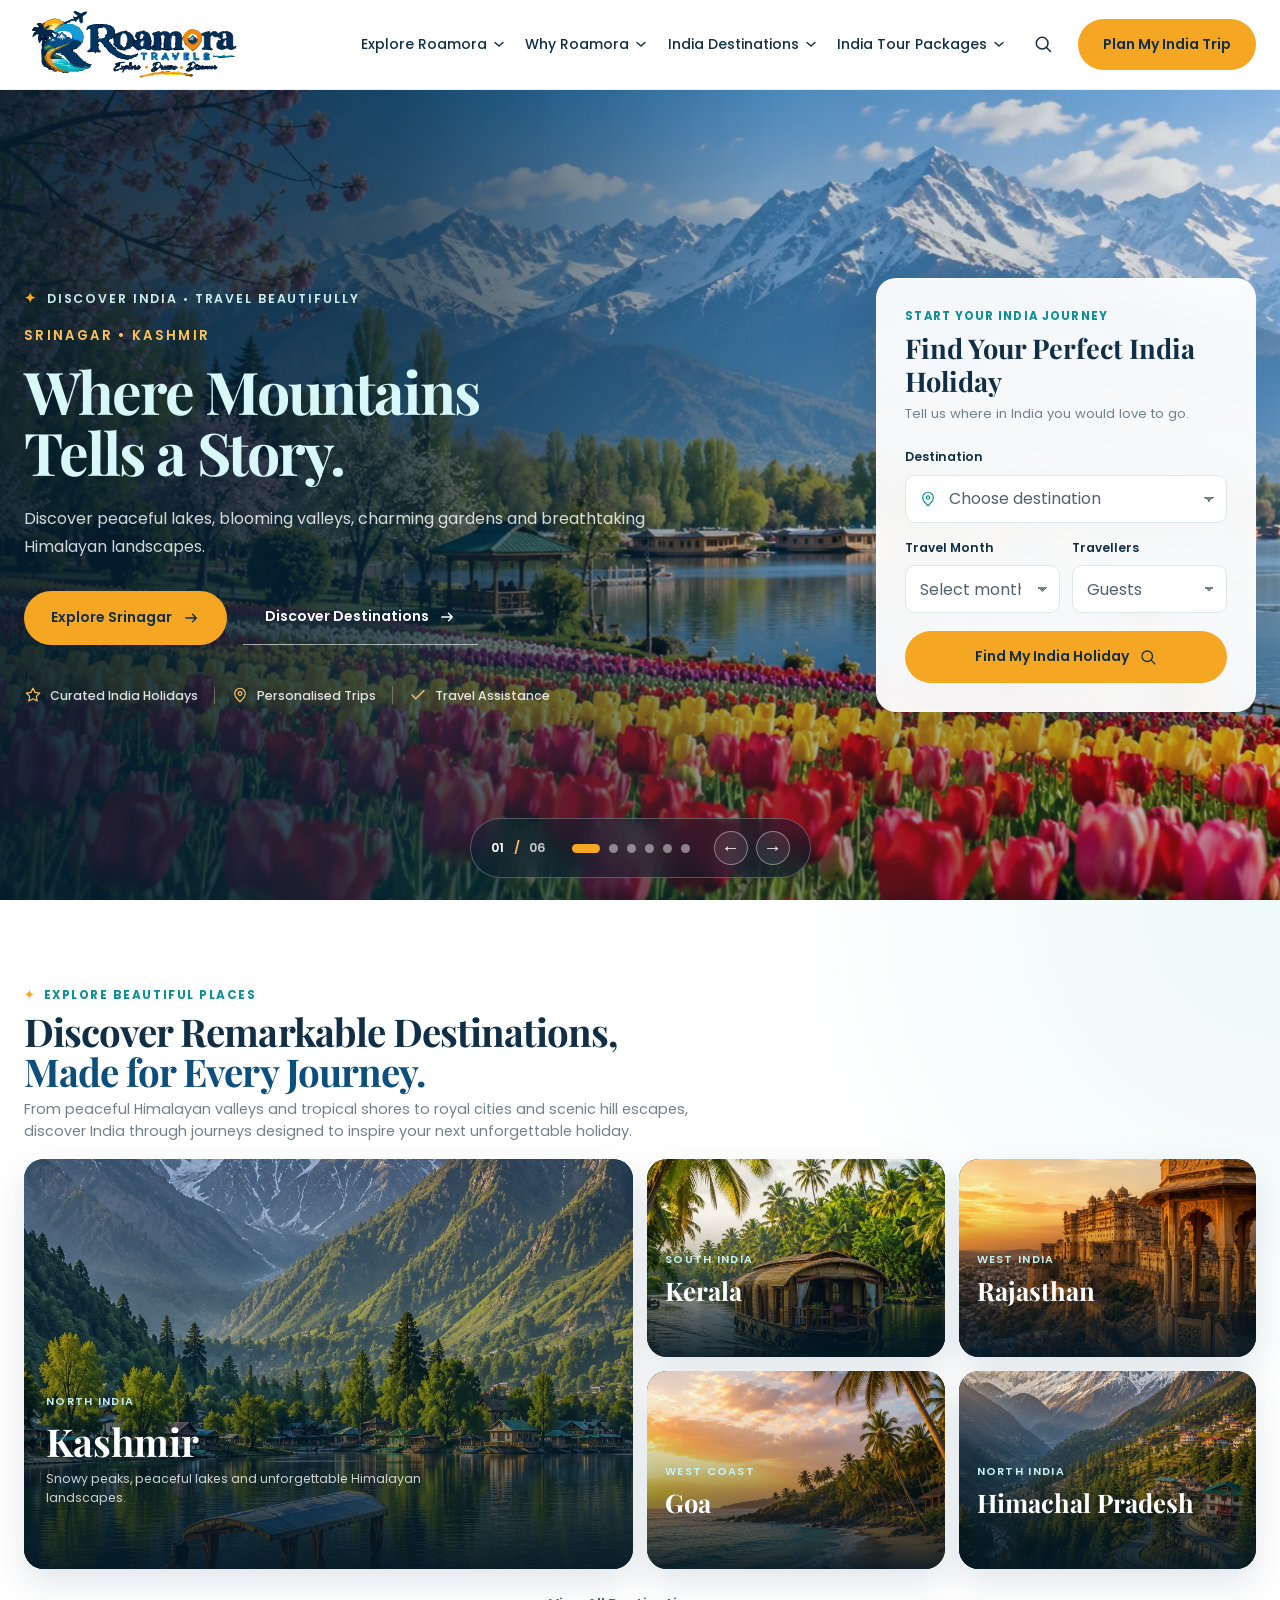
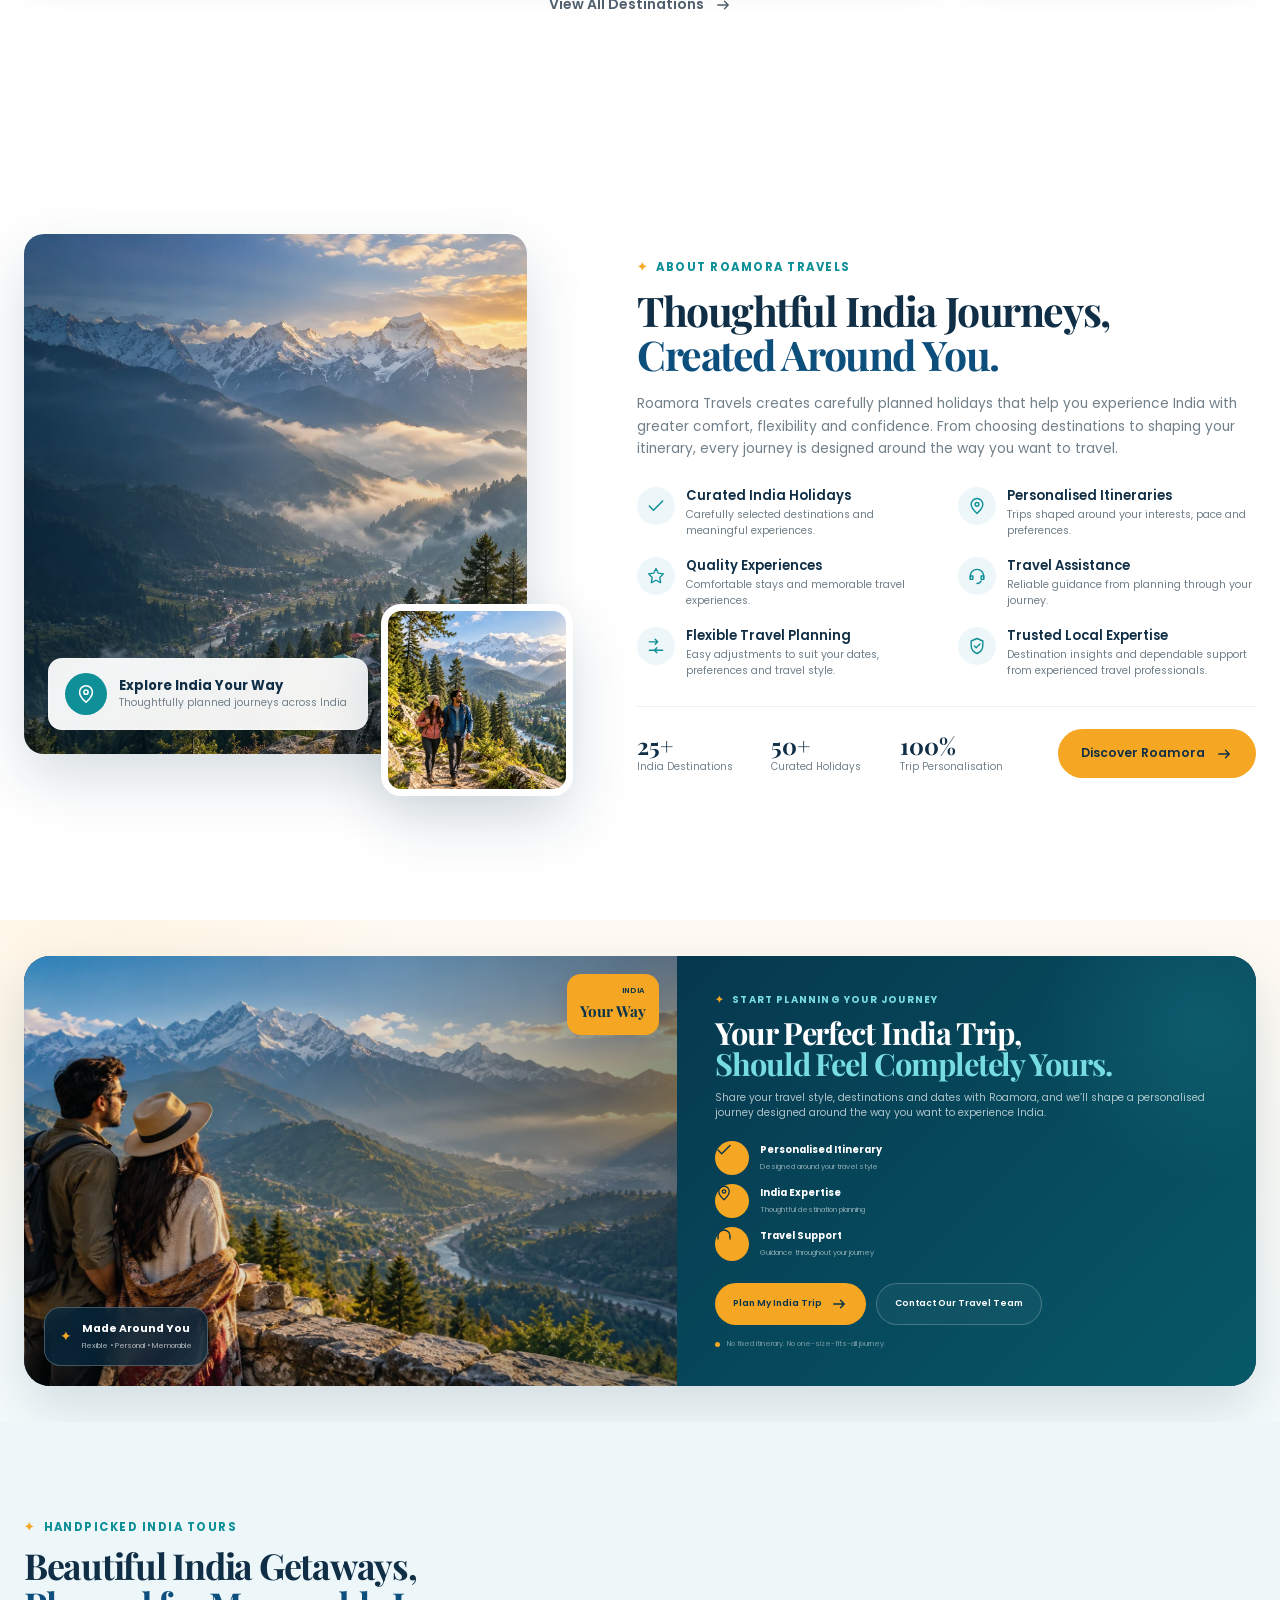
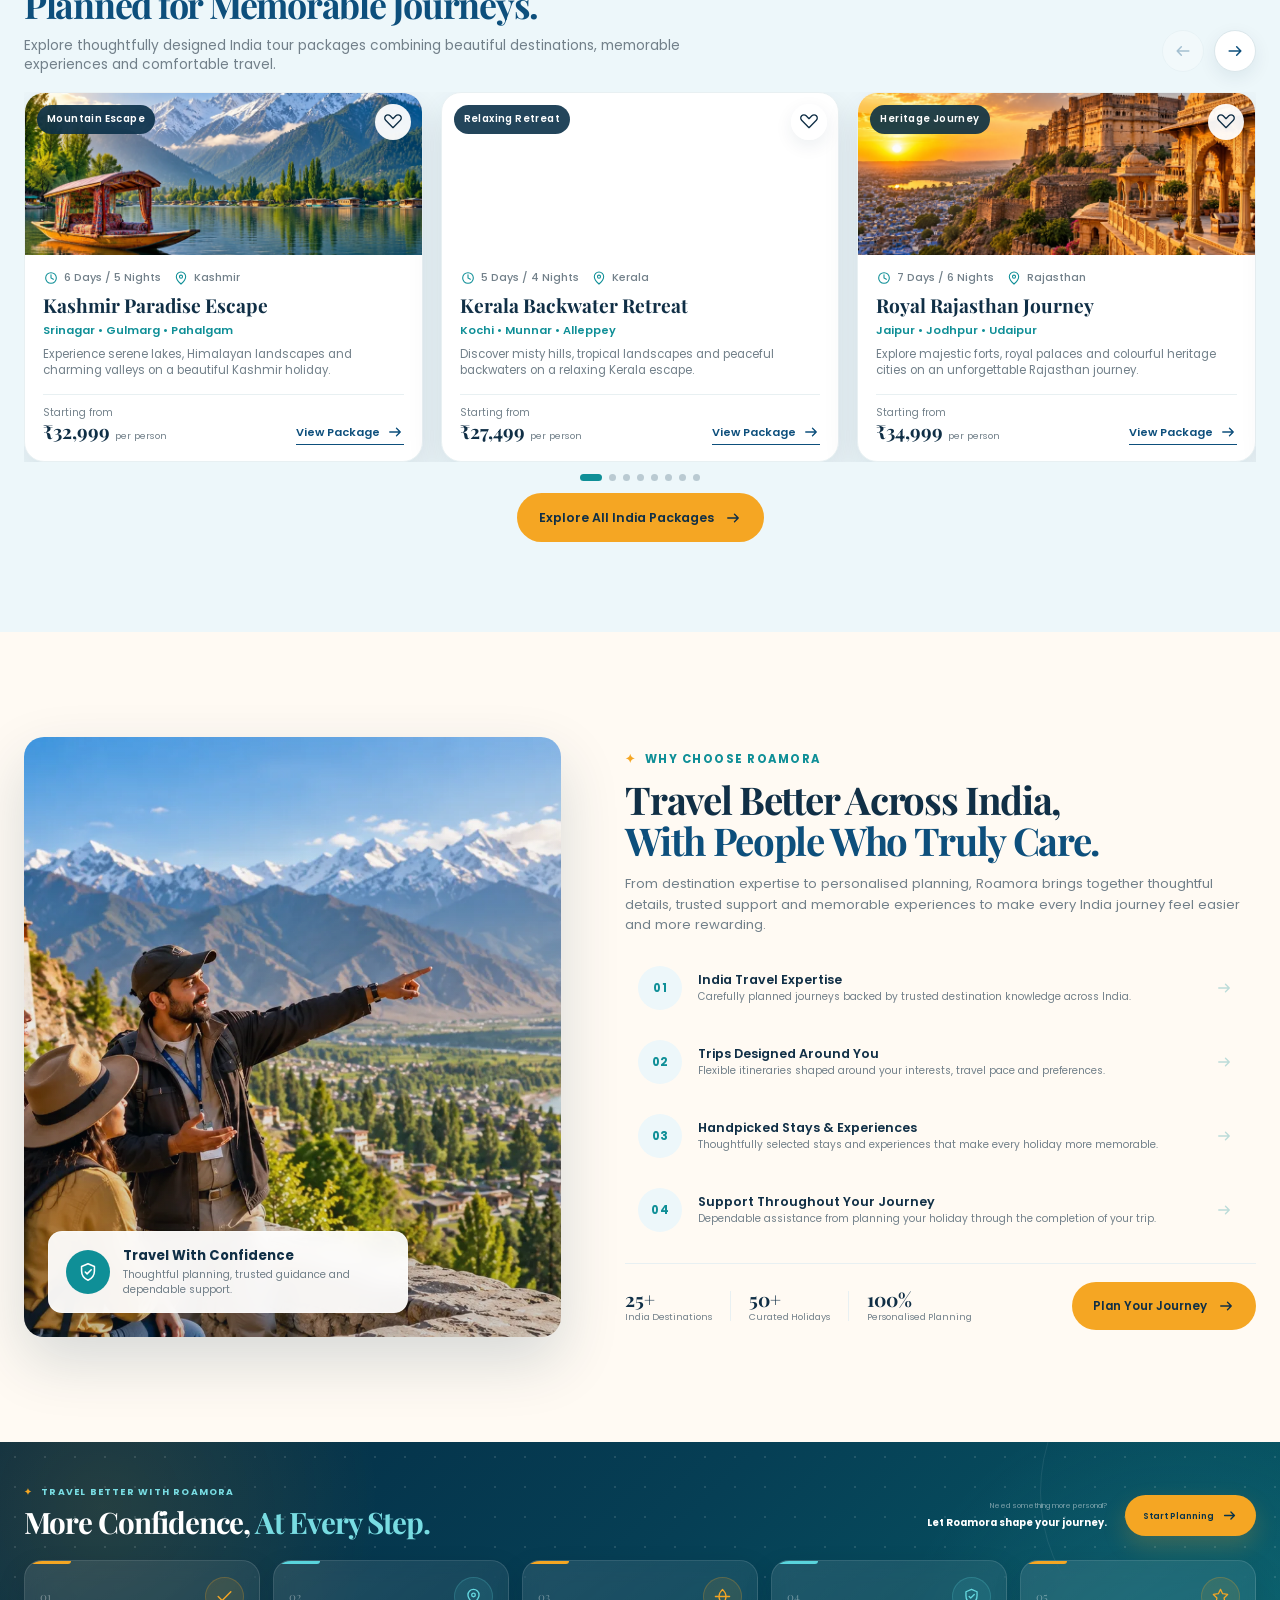
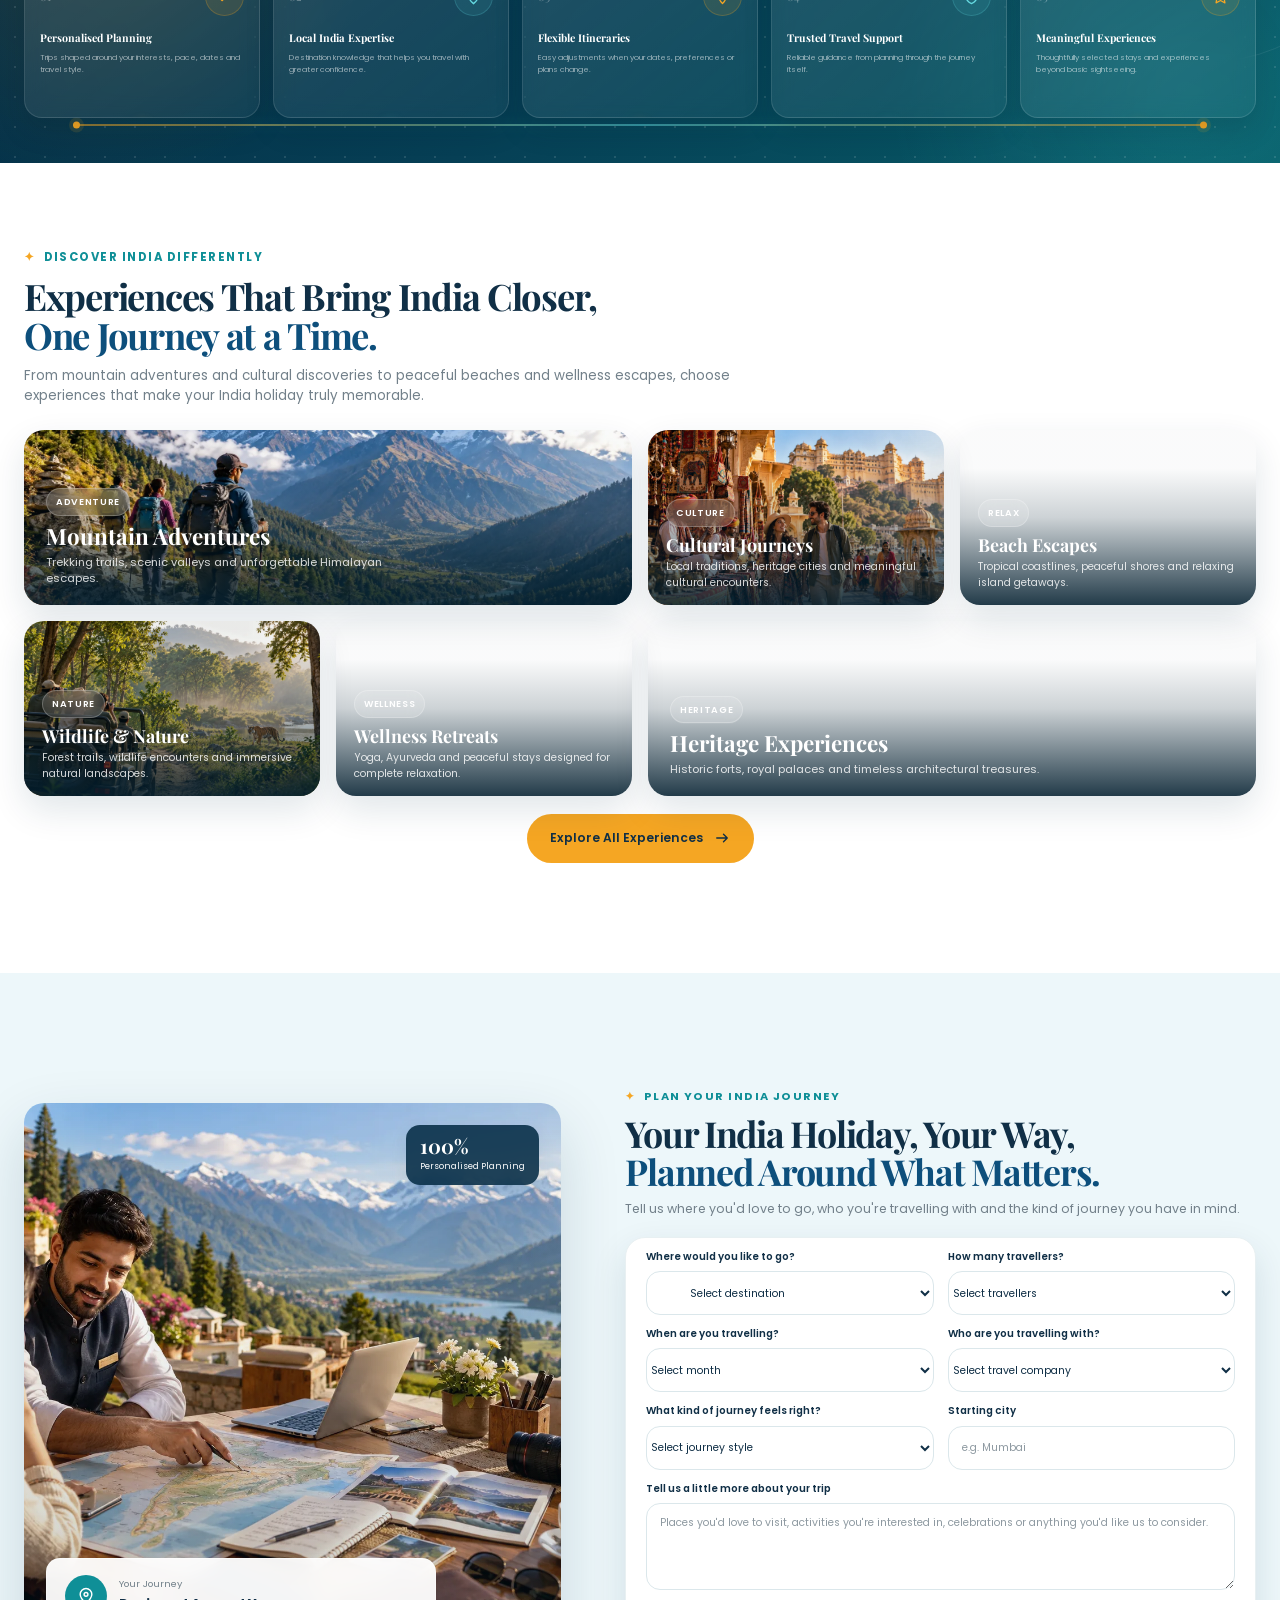
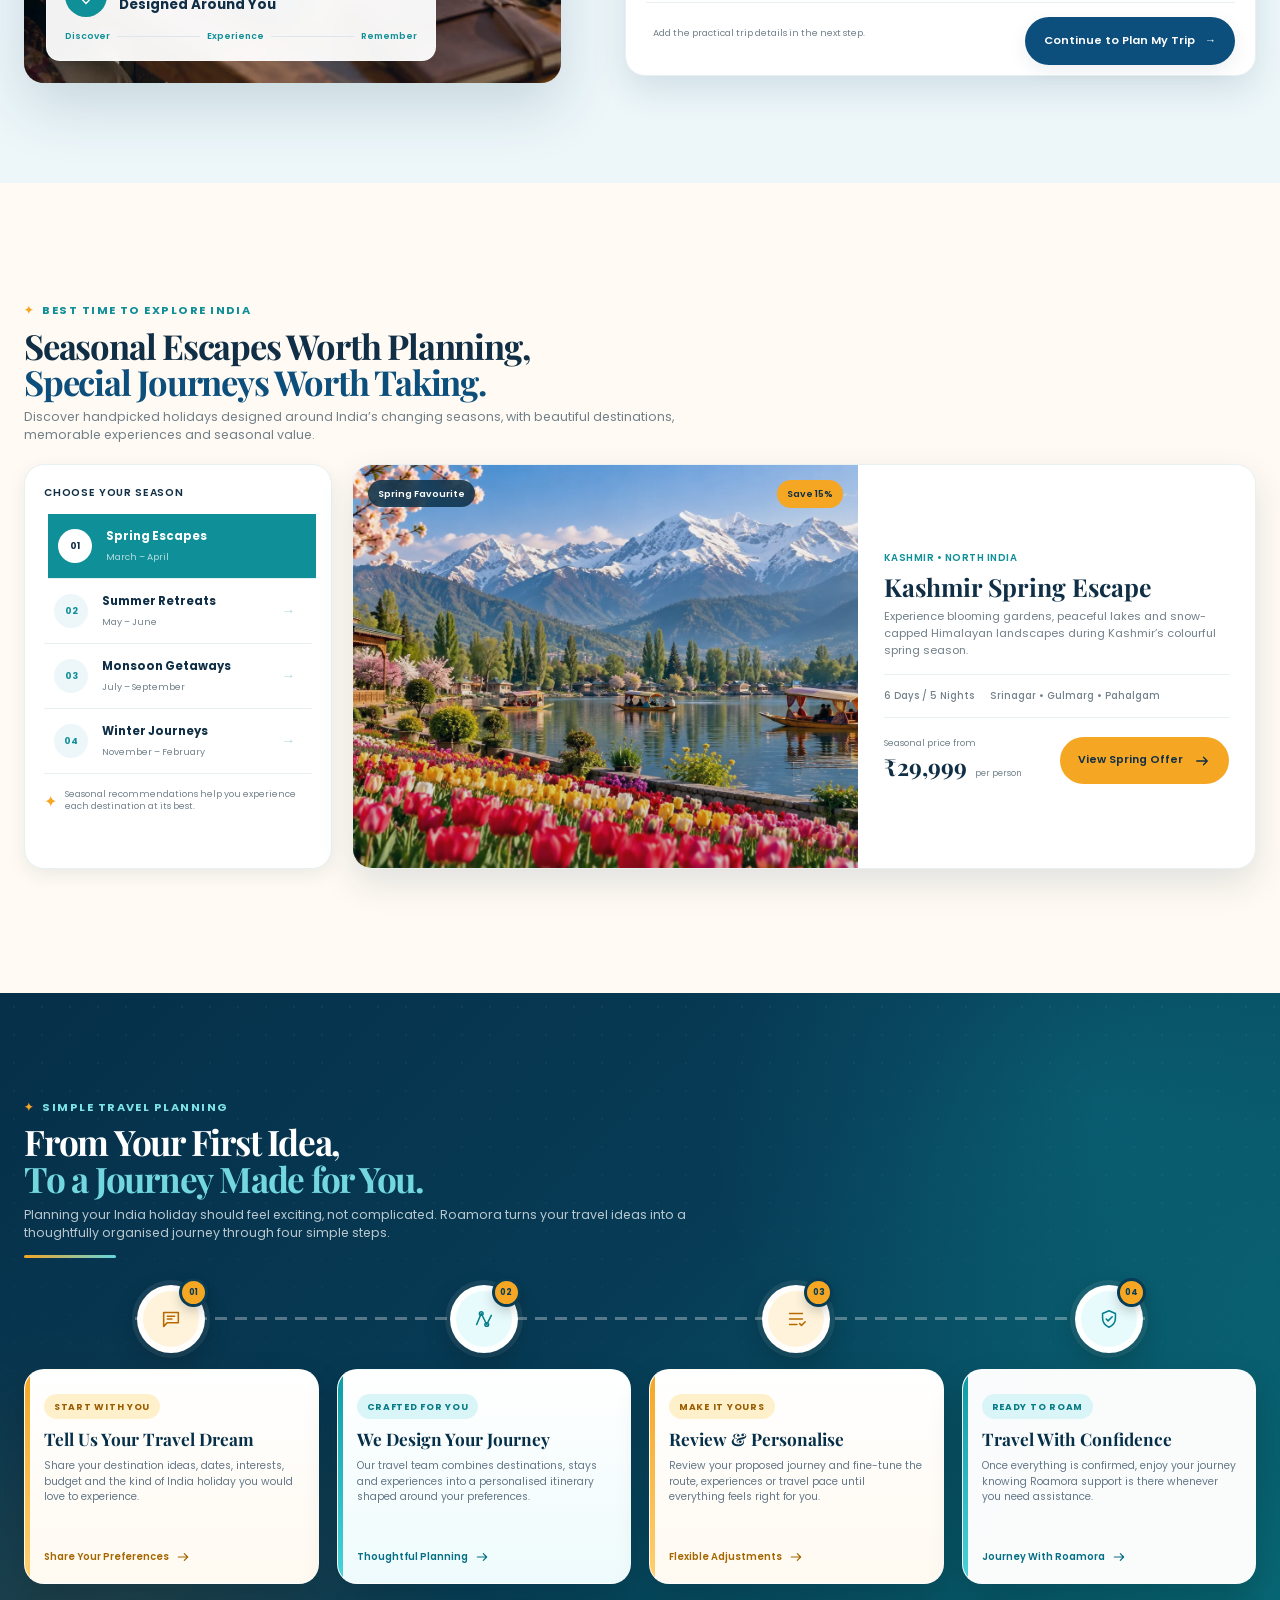
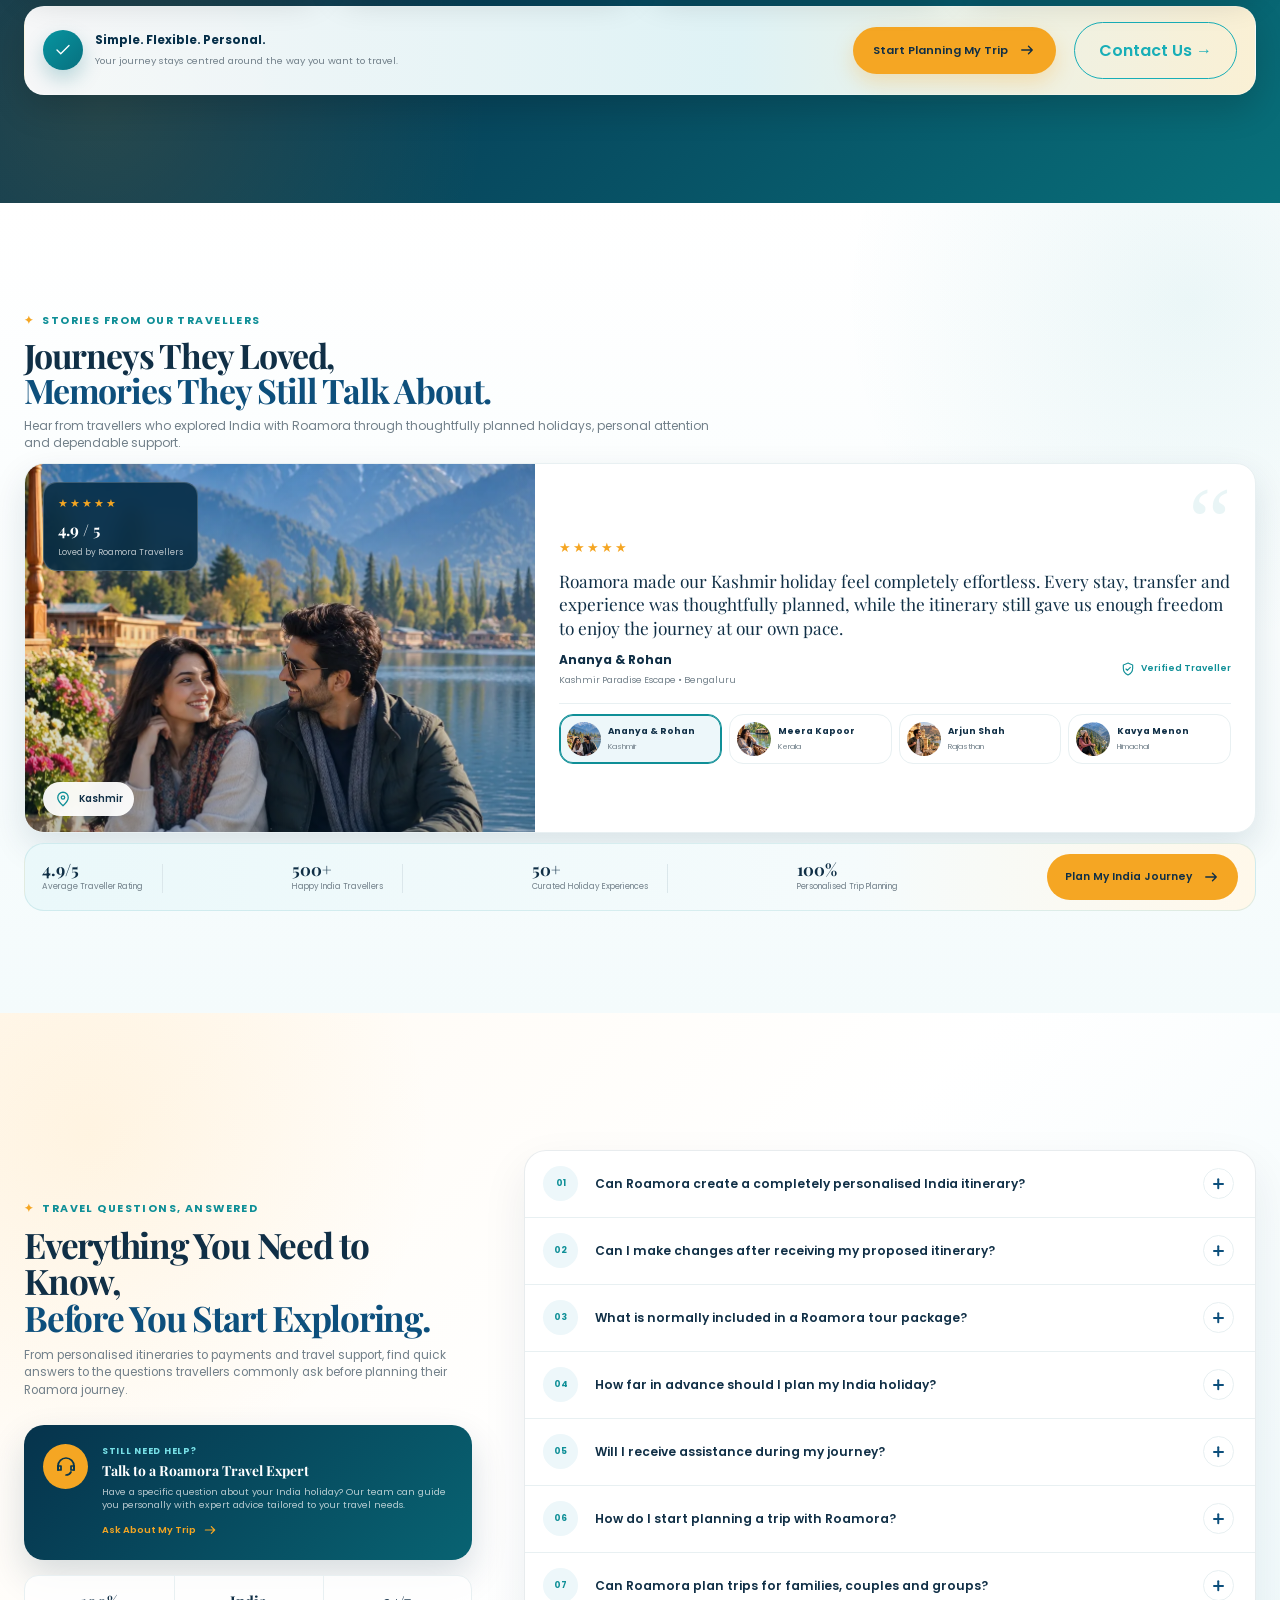
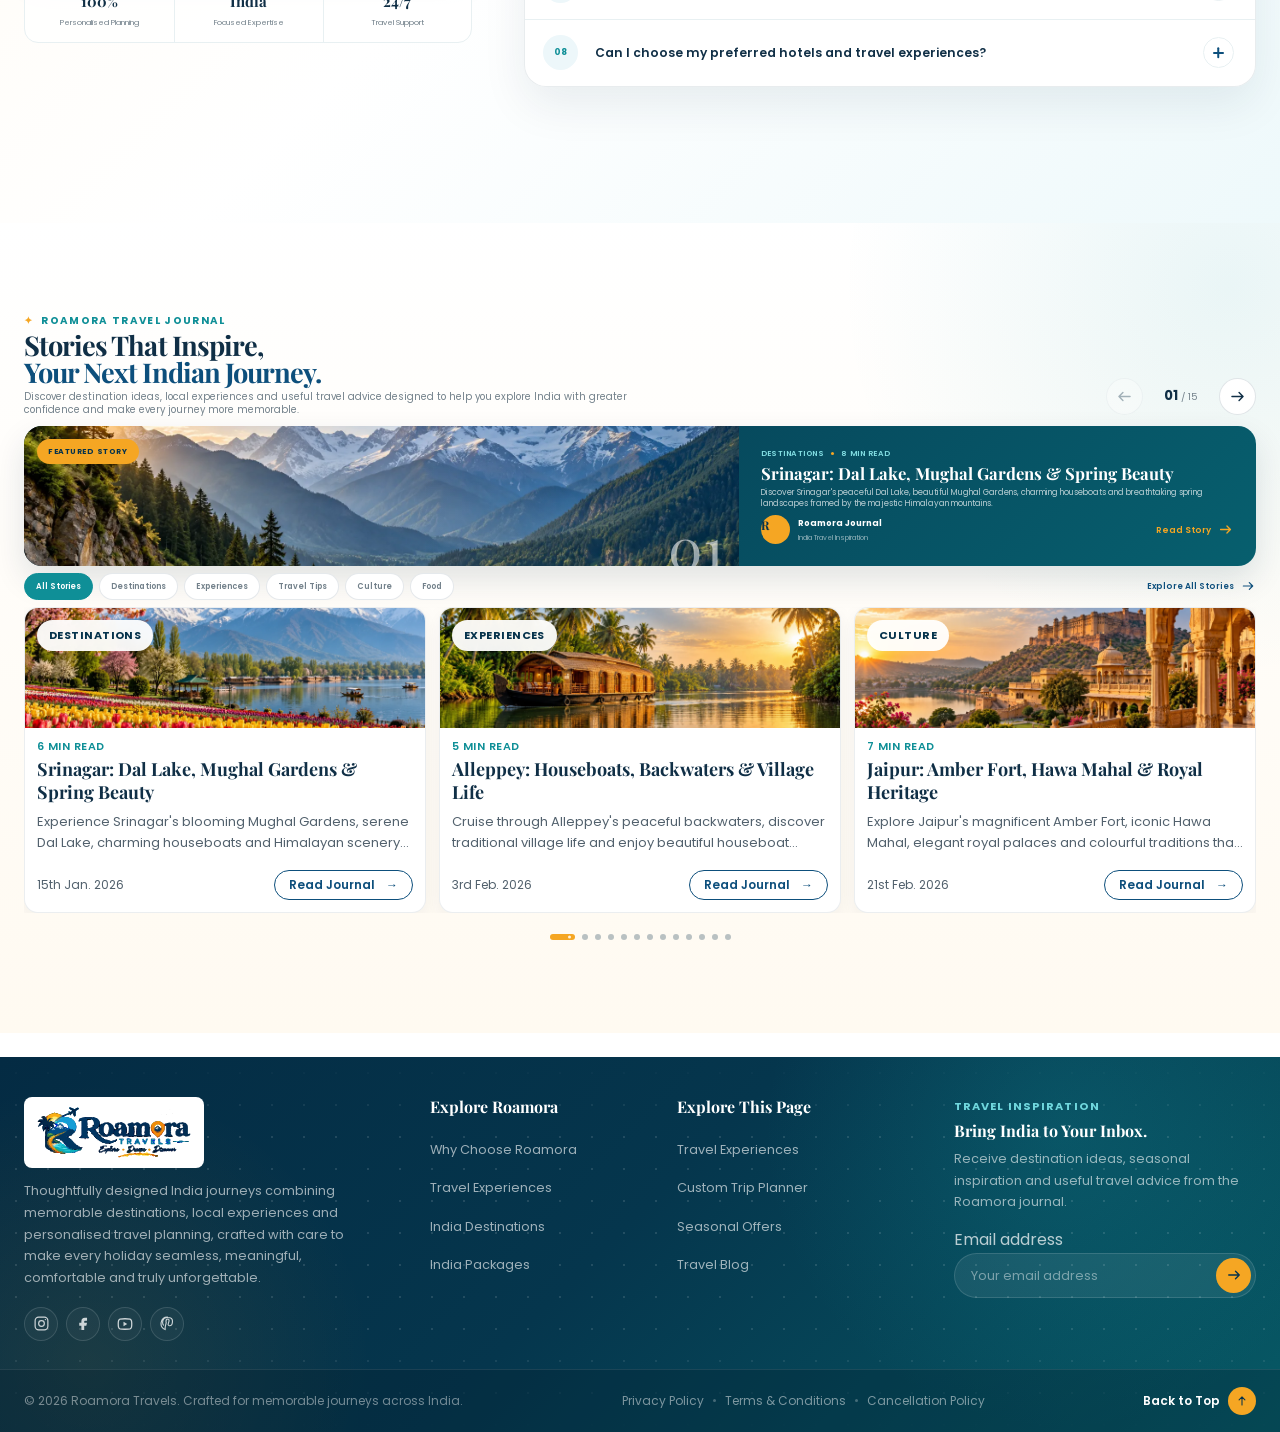
==== commit 1e198e5c: "Complete Roamora Travels final website audit and updates" ====
--- a/index.html
+++ b/index.html
@@ -28,6 +28,22 @@
      SEARCH ENGINE INDEXING STARTED
 ================================================== -->
     <meta name="robots" content="index, follow" />
+    <link
+      rel="canonical"
+      href="https://techglowsolutionsindia.github.io/roamora-travels/"
+    />
+    <meta
+      property="og:url"
+      content="https://techglowsolutionsindia.github.io/roamora-travels/"
+    />
+    <meta
+      property="og:image"
+      content="https://techglowsolutionsindia.github.io/roamora-travels/assets/images/blog/kashmir-spring-guide.webp"
+    />
+    <meta
+      name="twitter:image"
+      content="https://techglowsolutionsindia.github.io/roamora-travels/assets/images/blog/kashmir-spring-guide.webp"
+    />
     <!-- ==================================================
      SEARCH ENGINE INDEXING ENDED
 ================================================== -->
@@ -94,7 +110,11 @@
     <!-- ==================================================
        FAVICON STARTED
   ================================================== -->
-    <link rel="icon" type="image/svg+xml" href="favicon.svg" />
+    <link
+      rel="icon"
+      type="image/svg+xml"
+      href="assets/images/logo/favicon.svg"
+    />
     <!-- ==================================================
        FAVICON ENDED
   ================================================== -->
@@ -152,7 +172,7 @@
           aria-label="Roamora Travels home"
         >
           <img
-            src="assets/images/logo/roamora-logo.webp"
+            src="assets/images/logo/roamora-logo.svg"
             alt="Roamora Travels"
             loading="eager"
             decoding="async"
@@ -4059,7 +4079,11 @@
             <!-- ==================================================
      CUSTOM TRIP PLANNER FORM STARTED
 ================================================== -->
-            <form class="custom-trip-form" id="custom-trip-form">
+            <form
+              class="custom-trip-form"
+              id="custom-trip-form"
+              autocomplete="off"
+            >
               <!-- ==================================================
        CUSTOM TRIP ROW 1 STARTED
   ================================================== -->
@@ -4201,7 +4225,7 @@
                     id="planner-starting-city"
                     name="starting-city"
                     placeholder="e.g. Mumbai"
-                    autocomplete="address-level2"
+                    autocomplete="off"
                     required
                   />
                 </div>
@@ -4221,6 +4245,7 @@
                 <textarea
                   id="planner-trip-wishes"
                   name="trip-wishes"
+                  autocomplete="off"
                   rows="4"
                   placeholder="Places you'd love to visit, activities you're interested in, celebrations or anything you'd like us to consider."
                 ></textarea>
@@ -6945,8 +6970,13 @@
             class="footer-brand"
             aria-label="Roamora Travels home"
           >
-            <span class="footer-brand-name">Roamora</span>
-            <span class="footer-brand-subtitle">Travels</span>
+            <img
+              src="assets/images/logo/roamora-logo.svg"
+              alt="Roamora Travels"
+              class="footer-brand-logo"
+              loading="lazy"
+              decoding="async"
+            />
           </a>
 
           <p class="footer-brand-text">
--- a/assets/css/footer.css
+++ b/assets/css/footer.css
@@ -176,11 +176,24 @@
   max-width: 330px;
 }
 
+/* Footer Brand Started */
 .footer-brand {
   display: inline-flex;
   flex-direction: column;
   margin-bottom: 12px;
 }
+
+/* Footer SVG Logo Started */
+.footer-brand-logo {
+  display: block;
+  width: 180px;
+  max-width: 100%;
+  height: auto;
+  padding: 8px;
+  border-radius: 8px;
+  background-color: #ffffff;
+}
+/* Footer SVG Logo Ended */
 
 .footer-brand-name {
   color: var(--color-white);
@@ -661,6 +674,78 @@
    FOOTER RESPONSIVE ENDED
 ================================================== */
 
-/* ==================================================
-   FOOTER ENDED
-================================================== */
+/* Footer Font Size Improvements Started */
+
+.footer-eyebrow {
+  font-size: 0.75rem;
+}
+
+.footer-journey h2 {
+  font-size: clamp(1.8rem, 2.4vw, 2.5rem);
+}
+
+.footer-journey p {
+  font-size: 0.875rem;
+}
+
+.footer-primary-btn,
+.footer-secondary-btn {
+  font-size: 0.8rem;
+}
+
+.footer-brand-text {
+  font-size: 0.8rem;
+  line-height: 1.7;
+}
+
+.footer-link-column h3,
+.footer-newsletter h3 {
+  font-size: 1rem;
+}
+
+.footer-link-column a {
+  font-size: 0.8rem;
+}
+
+.footer-newsletter-label {
+  font-size: 0.7rem;
+}
+
+.footer-newsletter > p {
+  font-size: 0.8rem;
+  line-height: 1.65;
+}
+
+.footer-newsletter-field input {
+  font-size: 0.8rem;
+}
+
+.footer-newsletter-note {
+  font-size: 0.7rem;
+}
+
+.footer-trust-item strong {
+  font-size: 0.8rem;
+}
+
+.footer-trust-item small {
+  font-size: 0.7rem;
+}
+
+.footer-bottom p {
+  font-size: 0.75rem;
+}
+
+.footer-bottom-links a {
+  font-size: 0.75rem;
+}
+
+.footer-back-top {
+  font-size: 0.75rem;
+}
+
+/* Footer Font Size Improvements Ended */
+
+/* ==================================================
+    FOOTER ENDED
+================================================== */
--- a/assets/css/pages/home.css
+++ b/assets/css/pages/home.css
@@ -783,6 +783,42 @@
 
 /* ==================================================
    HERO MOBILE REFINEMENT ENDED
+================================================== */
+
+/* ==================================================
+   HERO MOBILE OVERFLOW FIX STARTED
+================================================== */
+
+@media (max-width: 640px) {
+  .hero-container,
+  .hero-content,
+  .hero-search-card {
+    min-width: 0;
+    max-width: 100%;
+  }
+
+  .hero-title,
+  .hero-description {
+    max-width: 100%;
+    overflow-wrap: break-word;
+  }
+
+  .hero-search-form,
+  .hero-search-row,
+  .hero-search-field,
+  .hero-field-control {
+    min-width: 0;
+    max-width: 100%;
+  }
+
+  .hero-search-field select {
+    min-width: 0;
+    max-width: 100%;
+  }
+}
+
+/* ==================================================
+   HERO MOBILE OVERFLOW FIX ENDED
 ================================================== */
 
 /* ==================================================
